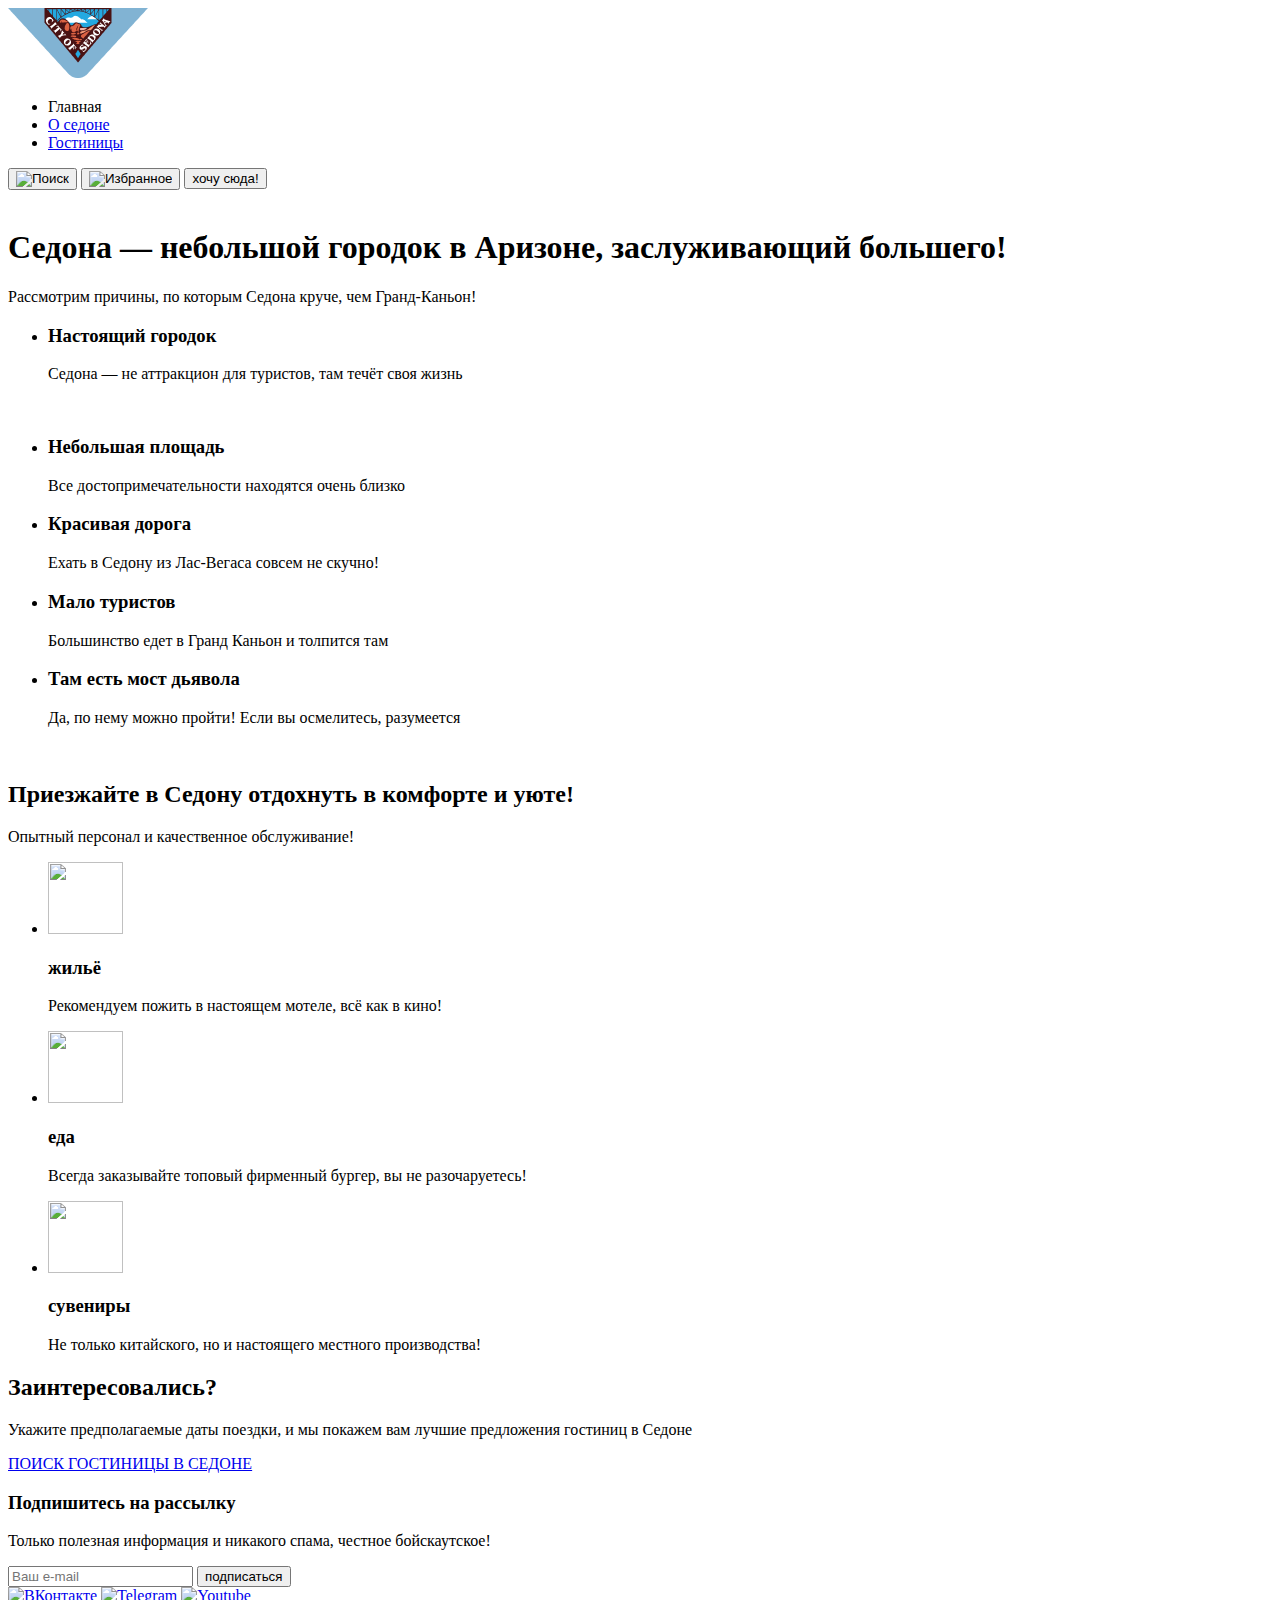
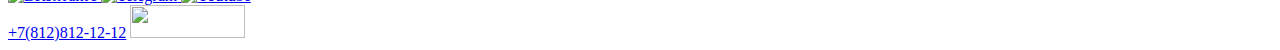
==== index.html @ 43846a69 "Исправление ошибок-2" ====
<!DOCTYPE html>
<html lang="ru">

  <head>
    <meta charset="utf-8">
    <title>HTML Academy: Седона</title>
    <link href="style.css" rel="stylesheet">
  </head>

  <body>
    <header>
      <div class="container">
        <nav>
          <a>
            <img class="logo" src="images/logo.png" alt="" width="140" height="70">
          </a>
          <ul class="navigation-menu">
            <li class="navigation-item">
              <a class="active">Главная</a>
            </li>
            <li class="navigation-item">
              <a href="#">О седоне</a>
            </li>
            <li class="navigation-item">
              <a href="catalog.html">Гостиницы</a>
            </li>
          </ul>
          <div class="navigation-menu-buttons">
            <button class="search-button" type="button">
              <img src="images/search.svg" alt="Поиск" width="20" height="20">
            </button>
            <button class="heart-button" type="button">
              <img src="images/heart.svg" alt="Избранное" width="20" height="20">
            </button>
            <button class="popup-button" type="button">хочу сюда!</button>
          </div>
        </nav>
      </div>
    </header>
    <main>
      <section class="hero">
        <div class="container">
          <div class="hero-image">
            <img src="images/welcome.svg" alt="">
          </div>
          <h1>Седона — небольшой городок в Аризоне, заслуживающий большего!</h1>
          <p>Рассмотрим причины, по которым Седона круче, чем Гранд-Каньон!</p>
        </div>
      </section>
      <section class="about">
        <div class="container">
          <ul class="about-list">
            <li class="about-item">
              <h3 class="about-title">Настоящий городок</h3>
              <p class="about-description">Седона — не аттракцион для туристов, там течёт своя жизнь</p>
              <img src="images/photo-1.jpg" alt="">
            </li>
            <li class="about-item">
              <h3 class="about-title">Небольшая площадь</h3>
              <p class="about-description">Все достопримечательности находятся очень близко</p>
            </li>
            <li class="about-item">
              <h3 class="about-title">Красивая дорога</h3>
              <p class="about-description">Ехать в Седону из Лас-Вегаса совсем не скучно!</p>
            </li>
            <li class="about-item">
              <h3 class="about-title">Мало туристов</h3>
              <p class="about-description">Большинство едет в Гранд Каньон и толпится там</p>
            </li>
            <li class="about-item">
              <h3 class="about-title">Там есть мост дьявола</h3>
              <p class="about-description">Да, по нему можно пройти! Если вы осмелитесь, разумеется</p>
              <img src="images/photo-2.jpg" alt="">
            </li>
          </ul>
        </div>
      </section>
      <section class="features">
        <div class="container">
          <h2>Приезжайте в Седону отдохнуть в комфорте и уюте!</h2>
          <p>Опытный персонал и качественное обслуживание!</p>
          <ul class="features-list">
            <li class="feature-item">
              <img class="feature-logo" src="images/Advantage-icon.svg" width="75" height="72" alt="">
              <h3>жильё</h3>
              <p class="feature-description">Рекомендуем пожить в настоящем мотеле,
                всё как в кино!</p>
            </li>
            <li class="feature-item">
              <img class="feature-logo" src="images/Advantage-icon-2.svg" width="75" height="72" alt="">
              <h3>еда</h3>
              <p class="feature-description">Всегда заказывайте
                топовый фирменный бургер, вы не разочаруетесь!</p>
            </li>
            <li class="feature-item">
              <img class="feature-logo" src="images/Advantage-icon-3.svg" width="75" height="72" alt="">
              <h3>сувениры</h3>
              <p class="feature-description">Не только китайского,
                но и настоящего местного производства!</p>
            </li>
          </ul>
        </div>
      </section>
      <section class="search">
        <div class="container">
          <h2>Заинтересовались?</h2>
          <p>Укажите предполагаемые даты поездки, и мы покажем вам лучшие предложения гостиниц в Седоне</p>
          <a class="search-button" href="#">ПОИСК ГОСТИНИЦЫ В СЕДОНЕ</a>
        </div>
      </section>
      <section class="subscribe">
        <div class="container">
          <h3 class="subscribe-title">Подпишитесь на рассылку</h3>
          <p class="subscribe-text">Только полезная информация и никакого спама, честное бойскаутское!</p>
          <form class="subscribe-form" action="">
            <input type="email" name="subscribe-bar" id="subscribe-bar" placeholder="Ваш e-mail" required>
            <button class="subscribe-button" type="submit">подписаться</button>
          </form>
        </div>
      </section>
    </main>
    <footer>
      <div class="container">
        <div class="footer-wrapper">
          <div class="social">
            <a href="#">
              <img src="images/vk.svg" alt="ВКонтакте" width="24" height="14">
            </a>
            <a href="#">
              <img src="images/telegram.svg" alt="Telegram" width="24" height="14">
            </a>
            <a href="#">
              <img src="images/youtube.svg" alt="Youtube" width="24" height="14">
            </a>
          </div>
          <a class="phone" href="tel:+78128121212">+7(812)812-12-12</a>
          <a href="#">
            <img src="images/academy-logo.svg" alt="" width="115" height="33">
          </a>
        </div>
      </div>
    </footer>
  </body>

</html>
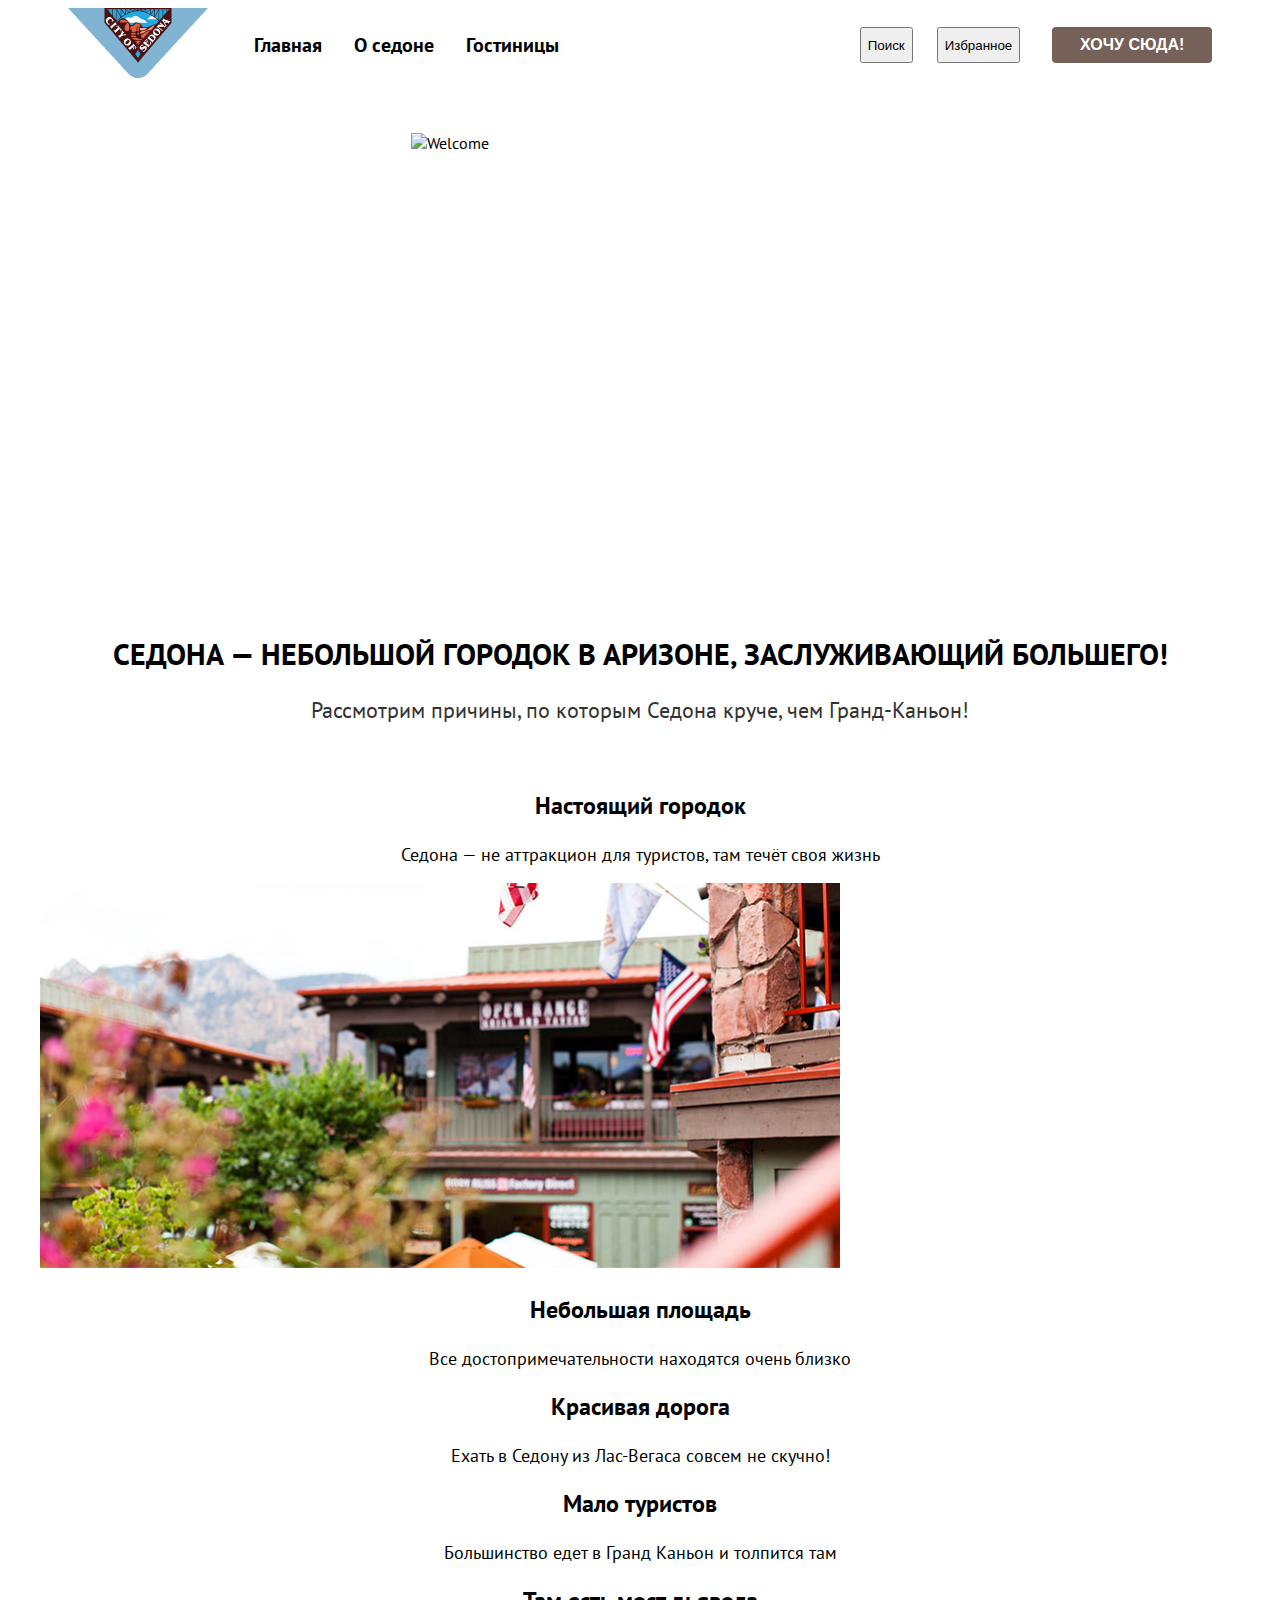
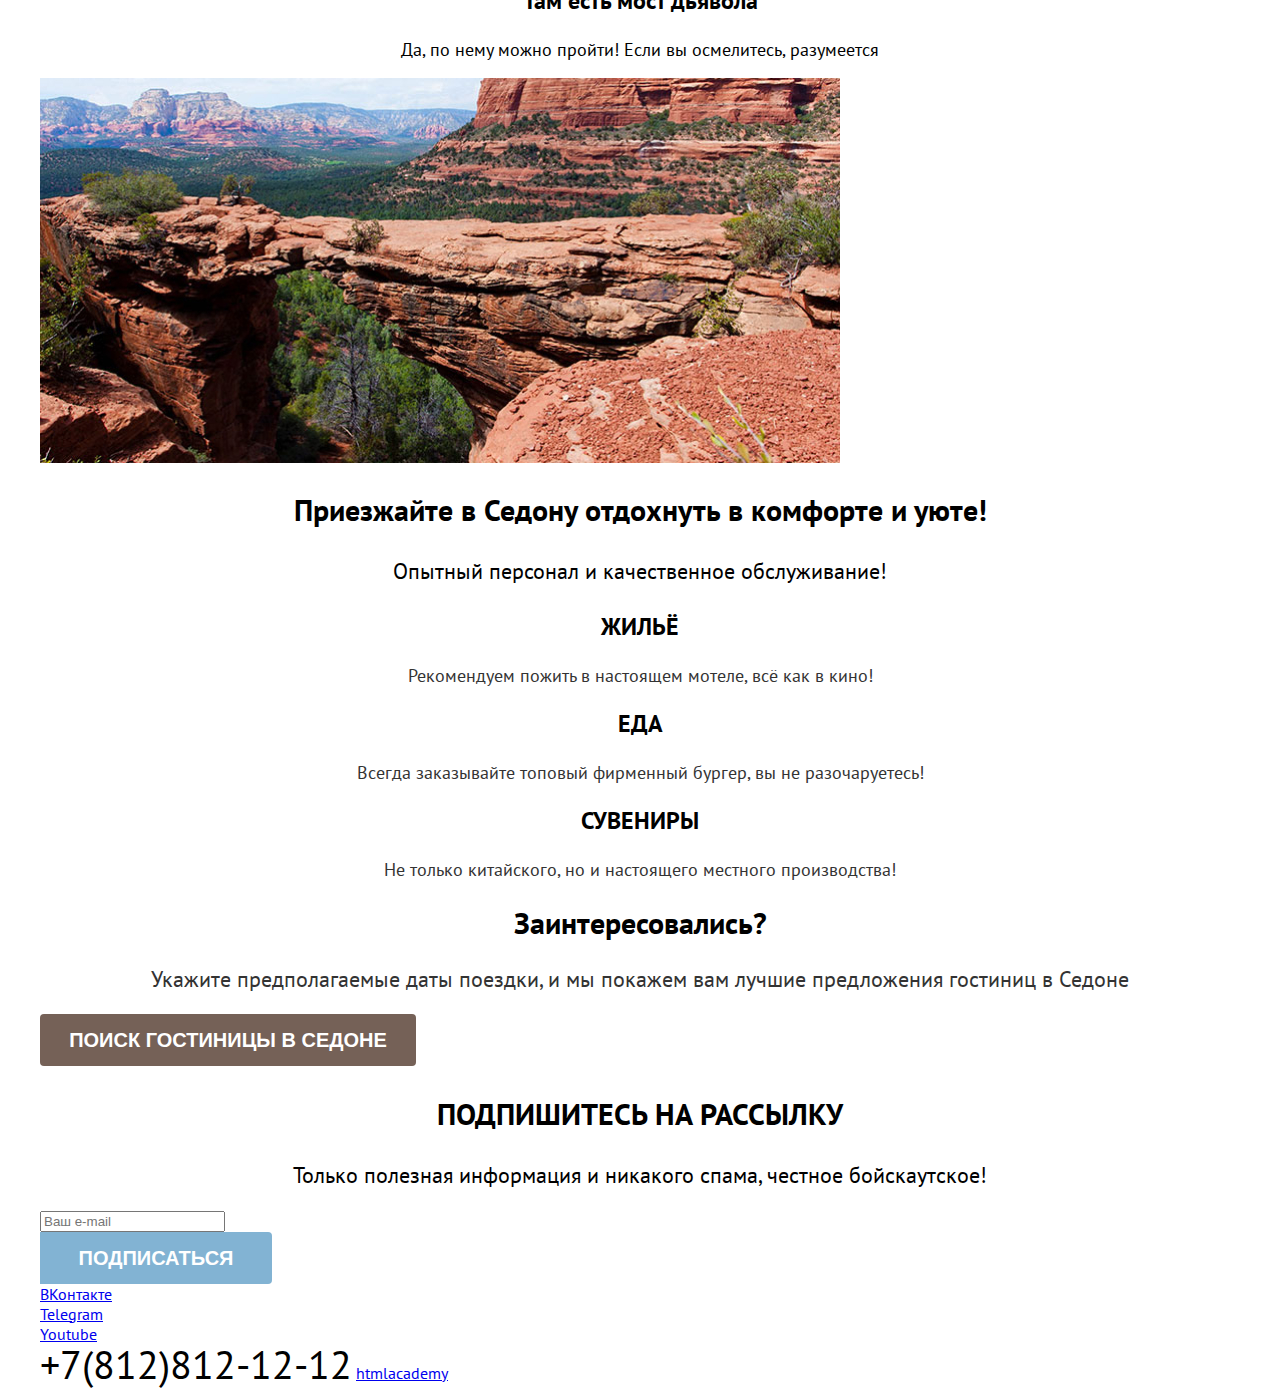
==== commit 7b4ffdbe: "Исправление ошибок 30.09.2023" ====
--- a/index.html
+++ b/index.html
@@ -4,56 +4,52 @@
   <head>
     <meta charset="utf-8">
     <title>HTML Academy: Седона</title>
-    <link href="style.css" rel="stylesheet">
+    <link href="styles/style.css" rel="stylesheet">
   </head>
 
   <body>
-    <header>
-      <div class="container">
-        <nav>
-          <a>
+    <div class="container">
+      <header class="page-header">
+        <nav class="navbar">
+          <a class="logo-link">
             <img class="logo" src="images/logo.png" alt="" width="140" height="70">
           </a>
-          <ul class="navigation-menu">
+          <ul class="navigation-menu clear-list">
             <li class="navigation-item">
-              <a class="active">Главная</a>
+              <a class="navigation-link navigation-link-active">Главная</a>
             </li>
             <li class="navigation-item">
-              <a href="#">О седоне</a>
+              <a class="navigation-link" href="#">О седоне</a>
             </li>
             <li class="navigation-item">
-              <a href="catalog.html">Гостиницы</a>
+              <a class="navigation-link" href="catalog.html">Гостиницы</a>
             </li>
           </ul>
           <div class="navigation-menu-buttons">
-            <button class="search-button" type="button">
-              <img src="images/search.svg" alt="Поиск" width="20" height="20">
+            <button class="loupe-button" type="button">
+              <span class="visually-hidden">Поиск</span>
             </button>
             <button class="heart-button" type="button">
-              <img src="images/heart.svg" alt="Избранное" width="20" height="20">
+              <span class="visually-hidden">Избранное</span>
             </button>
-            <button class="popup-button" type="button">хочу сюда!</button>
+            <button class="popup-button button" type="button">Хочу сюда!</button>
           </div>
         </nav>
-      </div>
-    </header>
-    <main>
-      <section class="hero">
-        <div class="container">
-          <div class="hero-image">
-            <img src="images/welcome.svg" alt="">
+      </header>
+      <main>
+        <section class="hero">
+          <div class="hero-background-image">
+            <img class="welcome-image" src="images/welcome.svg" alt="Welcome" width="458" height="352">
           </div>
-          <h1>Седона — небольшой городок в Аризоне, заслуживающий большего!</h1>
-          <p>Рассмотрим причины, по которым Седона круче, чем Гранд-Каньон!</p>
-        </div>
-      </section>
-      <section class="about">
-        <div class="container">
-          <ul class="about-list">
+          <h1 class="hero-title">Седона — небольшой городок в Аризоне, заслуживающий большего!</h1>
+          <p class="hero-text">Рассмотрим причины, по которым Седона круче, чем Гранд-Каньон!</p>
+        </section>
+        <section class="about">
+          <ul class="about-list clear-list">
             <li class="about-item">
               <h3 class="about-title">Настоящий городок</h3>
               <p class="about-description">Седона — не аттракцион для туристов, там течёт своя жизнь</p>
-              <img src="images/photo-1.jpg" alt="">
+              <img src="images/About-Cafe-Photo.jpg" alt="Open Sange" width="800" height="385">
             </li>
             <li class="about-item">
               <h3 class="about-title">Небольшая площадь</h3>
@@ -70,77 +66,73 @@
             <li class="about-item">
               <h3 class="about-title">Там есть мост дьявола</h3>
               <p class="about-description">Да, по нему можно пройти! Если вы осмелитесь, разумеется</p>
-              <img src="images/photo-2.jpg" alt="">
+              <img src="images/devils-bridge.jpg" alt="Мост дъявола" width="800" height="385">
             </li>
           </ul>
-        </div>
-      </section>
-      <section class="features">
-        <div class="container">
-          <h2>Приезжайте в Седону отдохнуть в комфорте и уюте!</h2>
-          <p>Опытный персонал и качественное обслуживание!</p>
-          <ul class="features-list">
+        </section>
+        <section class="features">
+          <h2 class="features-title">Приезжайте в Седону отдохнуть в комфорте и уюте!</h2>
+          <p class="feature-text">Опытный персонал и качественное обслуживание!</p>
+          <ul class="features-list clear-list">
             <li class="feature-item">
-              <img class="feature-logo" src="images/Advantage-icon.svg" width="75" height="72" alt="">
-              <h3>жильё</h3>
-              <p class="feature-description">Рекомендуем пожить -в настоящем мотеле,
+              <h3 class="feature-name">Жильё</h3>
+              <p class="feature-description">Рекомендуем пожить в настоящем мотеле,
                 всё как в кино!</p>
             </li>
             <li class="feature-item">
-              <img class="feature-logo" src="images/Advantage-icon-2.svg" width="75" height="72" alt="">
-              <h3>еда</h3>
+              <h3 class="feature-name">Еда</h3>
               <p class="feature-description">Всегда заказывайте
                 топовый фирменный бургер, вы не разочаруетесь!</p>
             </li>
             <li class="feature-item">
-              <img class="feature-logo" src="images/Advantage-icon-3.svg" width="75" height="72" alt="">
-              <h3>сувениры</h3>
+              <h3 class="feature-name">Сувениры</h3>
               <p class="feature-description">Не только китайского,
                 но и настоящего местного производства!</p>
             </li>
           </ul>
-        </div>
-      </section>
-      <section class="search">
-        <div class="container">
-          <h2>Заинтересовались?</h2>
-          <p>Укажите предполагаемые даты поездки, и мы покажем вам лучшие предложения гостиниц в Седоне</p>
-          <a class="search-button" href="#">ПОИСК ГОСТИНИЦЫ В СЕДОНЕ</a>
-        </div>
-      </section>
-      <section class="subscribe">
-        <div class="container">
+        </section>
+        <section class="search">
+          <h2 class="search-title">Заинтересовались?</h2>
+          <p class="search-text">Укажите предполагаемые даты поездки, и мы покажем вам лучшие предложения гостиниц в
+            Седоне</p>
+          <button type="button" class="search-button button button-big">Поиск гостиницы в Седоне</button>
+        </section>
+        <section class="subscribe">
           <h3 class="subscribe-title">Подпишитесь на рассылку</h3>
           <p class="subscribe-text">Только полезная информация и никакого спама, честное бойскаутское!</p>
-          <form class="subscribe-form" action="">
-            <input type="email" name="subscribe-bar" id="subscribe-bar" placeholder="Ваш e-mail" required>
-            <button class="subscribe-button" type="submit">подписаться</button>
+          <form class="subscribe-form" action="https://echo.htmlacademy.ru/">
+            <input class="subscribe-email-input" type="email" name="subscribe-bar" id="subscribe-bar"
+              placeholder="Ваш e-mail" required>
+            <button class="subscribe-button button button-big button-blue" type="submit">Подписаться</button>
           </form>
-        </div>
-      </section>
-    </main>
-    <footer>
-      <div class="container">
+        </section>
+      </main>
+      <footer class="page-footer">
         <div class="footer-wrapper">
-          <div class="social">
-            <a href="#">
-              <img src="images/vk.svg" alt="ВКонтакте" width="24" height="14">
-            </a>
-            <a href="#">
-              <img src="images/telegram.svg" alt="Telegram" width="24" height="14">
-            </a>
-            <a href="#">
-              <img src="images/youtube.svg" alt="Youtube" width="24" height="14">
-            </a>
-          </div>
-          <a class="phone" href="tel:+78128121212">+7(812)812-12-12</a>
-          <a href="#">
-            <img src="images/academy-logo.svg" alt="" width="115" height="33">
+          <ul class="social clear-list">
+            <li class="social-item">
+              <a href="#">
+                <span class="visually-hidden">ВКонтакте</span>
+              </a>
+            </li>
+            <li class="social-item">
+              <a href="#">
+                <span class="visually-hidden">Telegram</span>
+              </a>
+            </li>
+            <li class="social-item">
+              <a href="#">
+                <span class="visually-hidden">Youtube</span>
+              </a>
+            </li>
+          </ul>
+          <a class="footer-phone" href="tel:+78128121212">+7(812)812-12-12</a>
+          <a href="https://htmlacademy.ru/">
+            <span class="visually-hidden">htmlacademy</span>
           </a>
         </div>
-      </div>
-    </footer>
+      </footer>
+    </div>
   </body>
 
 </html>
--- a/styles/style.css
+++ b/styles/style.css
@@ -0,0 +1,271 @@
+@font-face {
+    font-family: 'PT Sans';
+    src: url('../fonts/ptsans-400.woff2');
+    font-weight: 400;
+    font-style: normal;
+    font-display: swap;
+}
+
+@font-face {
+    font-family: 'PT Sans';
+    src: url('../fonts/ptsans-700.woff2');
+    font-weight: 700;
+    font-style: normal;
+    font-display: swap;
+}
+
+.clear-list {
+    margin: 0;
+    padding: 0;
+    list-style-type: none;
+}
+
+.button {
+    font-size: 16px;
+    line-height: 20px;
+    font-weight: 700;
+    text-transform: uppercase;
+    color: #fff;
+    width: 140px;
+    padding: 8px 0 8px 0;
+    background-color: #756157;
+    border: none;
+    border-radius: 4px;
+    text-decoration: none;
+    display: block;
+    text-align: center;
+}
+
+.button-big {
+    font-size: 20px;
+    line-height: 36px;
+}
+
+.button-blue {
+    background-color: #82B3D3;
+}
+
+
+body {
+    font-family: 'PT Sans', 'Arial', sans-serif;
+}
+
+.container {
+    max-width: 1200px;
+    margin: 0 auto;
+}
+
+.navbar {
+    display: flex;
+    align-items: center;
+    justify-content: center;
+}
+
+.logo {
+    margin-right: 30px;
+}
+
+.navigation-menu {
+    display: flex;
+    align-items: center;
+    margin-right: 285px;
+}
+
+.navigation-item {
+    padding: 20px 16px;
+}
+
+.navigation-link {
+    font-size: 20px;
+    line-height: 24px;
+    font-weight: 700;
+    color: #000;
+    text-decoration: none;
+}
+
+.navigation-menu-buttons {
+    display: flex;
+}
+
+.loupe-button, .heart-button {
+    cursor: pointer;
+}
+
+.loupe-button {
+    margin-right: 24px;
+}
+
+.heart-button {
+    margin-right: 32px;
+}
+
+.popup-button {
+    width: 160px;
+}
+
+.hero-background-image {
+    background-image: url(../images/index-background.jpg);
+    background-repeat: no-repeat;
+    background-position: center;
+    background-size: 100% 100%;
+    min-height: 485px;
+    margin-bottom: 69px;
+}
+
+.welcome-image {
+    display: block;
+    margin: 0 auto;
+    padding-top: 51px;
+}
+
+.hero-title {
+    font-size: 30px;
+    line-height: 36px;
+    text-transform: uppercase;
+    text-align: center;
+    color: #000;
+    margin-bottom: 25px;
+}
+
+.hero-text {
+    font-size: 22px;
+    line-height: 26px;
+    color: #333;
+    text-align: center;
+    margin-bottom: 69px;
+}
+
+.about-title {
+    font-size: 24px;
+    line-height: 28px;
+    font-weight: 700;
+    text-align: center;
+}
+
+.about-description {
+    font-size: 18px;
+    line-height: 21px;
+    text-align: center;
+}
+
+.features-title {
+    font-size: 30px;
+    line-height: 36px;
+    text-align: center;
+}
+
+.feature-text {
+    font-size: 22px;
+    line-height: 36px;
+    text-align: center;
+}
+
+.feature-name {
+    font-size: 24px;
+    line-height: 28px;
+    text-align: center;
+    text-transform: uppercase;
+}
+
+.feature-description {
+    font-size: 18px;
+    line-height: 21px;
+    text-align: center;
+    color: #333;
+}
+
+.search-title {
+    font-size: 30px;
+    line-height: 36px;
+    text-align: center;
+}
+
+.search-text {
+    font-size: 22px;
+    line-height: 26px;
+    text-align: center;
+    color: #333;
+}
+
+.search-button {
+    width: 376px;
+}
+
+.subscribe-title {
+    font-size: 30px;
+    line-height: 36px;
+    text-align: center;
+    text-transform: uppercase;
+}
+
+.subscribe-text {
+    font-size: 22px;
+    line-height: 26px;
+    text-align: center;
+}
+
+.subscribe-button {
+    width: 232px;
+    border-top-left-radius: 0;
+    border-bottom-left-radius: 0;
+}
+
+.footer-phone {
+    font-size: 40px;
+    line-height: 40px;
+    text-align: center;
+    color: #000;
+    text-decoration: none;
+}
+
+.catalog-search-title {
+    font-size: 60px;
+    line-height: 78px;
+}
+
+.breadcrumbs-name {
+    font-size: 16px;
+    line-height: 21px;
+}
+
+.search-form-title {
+    font-size: 20px;
+    line-height: 24px;
+}
+
+.checkbox-label {
+    font-size: 18px;
+    line-height: 23px;
+}
+
+.checklist-price-title {
+    font-size: 20px;
+    line-height: 24px;
+}
+
+.catalog-menu-title {
+    font-size: 30px;
+    line-height: 36px;
+    text-transform: uppercase;
+}
+
+.price-filter-select {
+    font-size: 18px;
+    line-height: 21px;
+}
+
+.card-name {
+    font-size: 24px;
+    line-height: 28px;
+}
+
+.card-type, .card-min-price {
+    font-size: 18px;
+    line-height: 21px;
+    color: #333;
+}
+
+.rating {
+    background-color: #f2f2f2;
+    color: #333;
+}
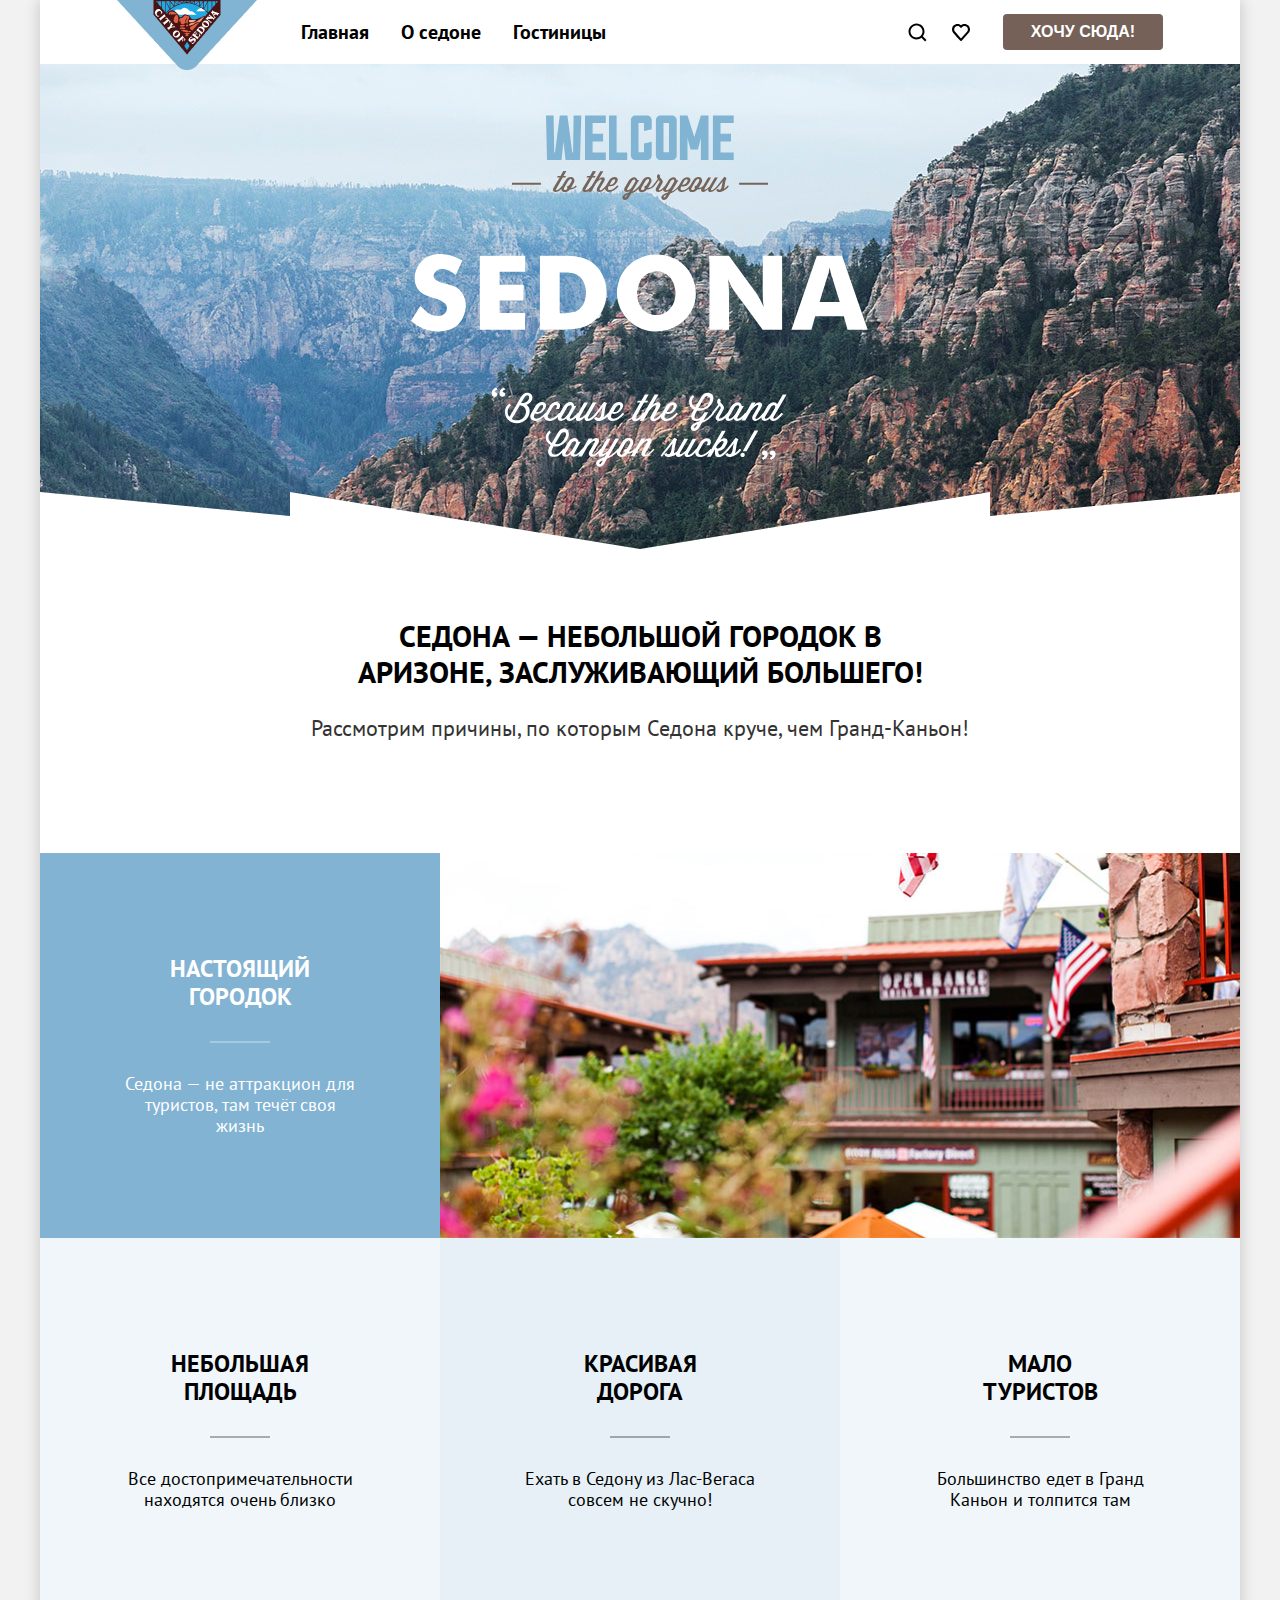
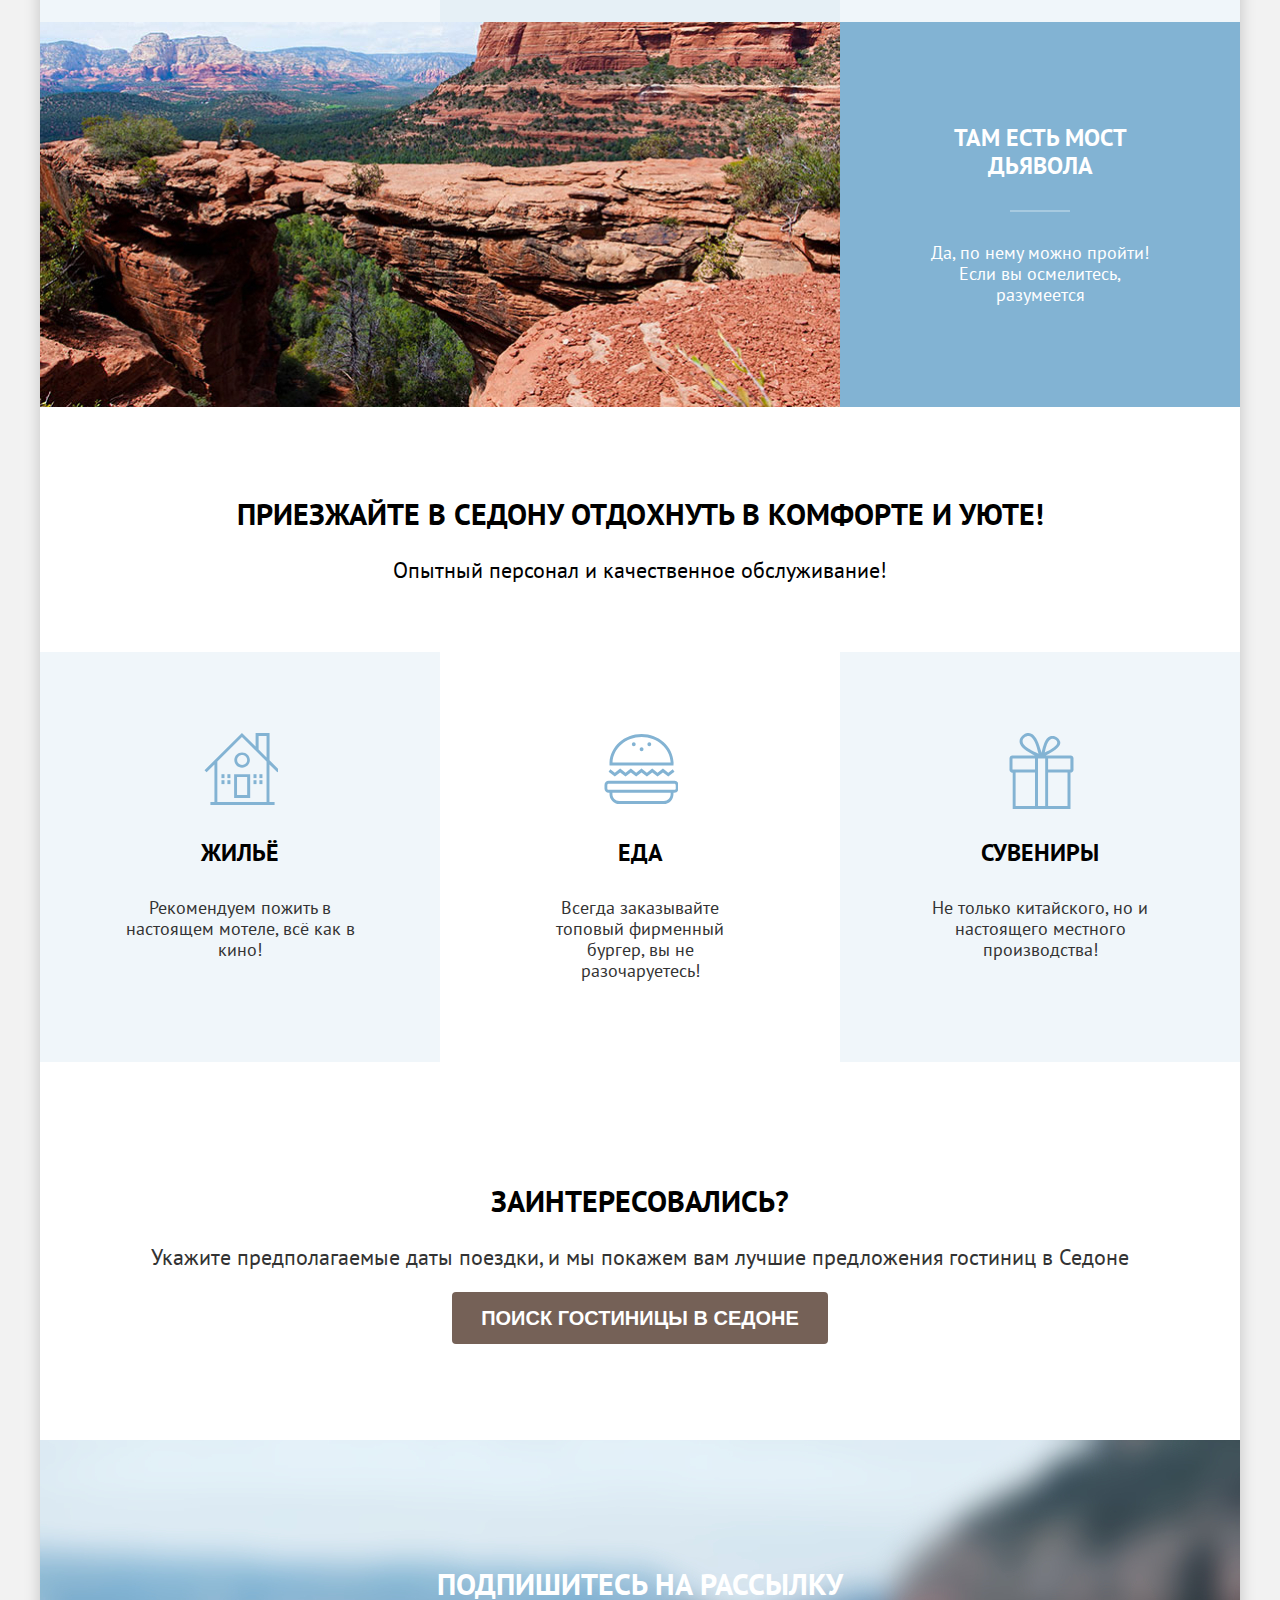
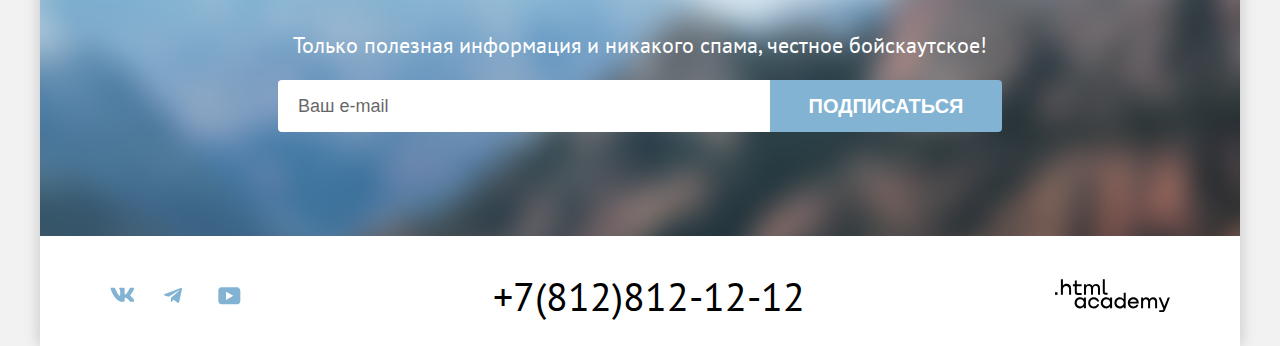
==== commit 139091ec: "Сетки" ====
--- a/index.html
+++ b/index.html
@@ -26,65 +26,82 @@
             </li>
           </ul>
           <div class="navigation-menu-buttons">
-            <button class="loupe-button" type="button">
+            <button class="loupe-button loupe-icon navigation-icon" type="button">
               <span class="visually-hidden">Поиск</span>
             </button>
-            <button class="heart-button" type="button">
+            <button class="heart-button heart-icon navigation-icon" type="button">
               <span class="visually-hidden">Избранное</span>
             </button>
             <button class="popup-button button" type="button">Хочу сюда!</button>
           </div>
         </nav>
       </header>
-      <main>
+      <main class="page-main">
         <section class="hero">
           <div class="hero-background-image">
             <img class="welcome-image" src="images/welcome.svg" alt="Welcome" width="458" height="352">
           </div>
-          <h1 class="hero-title">Седона — небольшой городок в Аризоне, заслуживающий большего!</h1>
-          <p class="hero-text">Рассмотрим причины, по которым Седона круче, чем Гранд-Каньон!</p>
+          <div class="hero-text">
+            <h1 class="hero-title">Седона — небольшой городок в Аризоне, заслуживающий большего!</h1>
+            <p class="hero-p">Рассмотрим причины, по которым Седона круче, чем Гранд-Каньон!</p>
+          </div>
         </section>
         <section class="about">
           <ul class="about-list clear-list">
             <li class="about-item">
-              <h3 class="about-title">Настоящий городок</h3>
-              <p class="about-description">Седона — не аттракцион для туристов, там течёт своя жизнь</p>
+              <div class="about-text about-text-blue">
+                <h3 class="about-title">Настоящий городок</h3>
+                <p class="about-description">Седона — не аттракцион для туристов, там течёт своя жизнь</p>
+              </div>
               <img src="images/About-Cafe-Photo.jpg" alt="Open Sange" width="800" height="385">
             </li>
             <li class="about-item">
-              <h3 class="about-title">Небольшая площадь</h3>
-              <p class="about-description">Все достопримечательности находятся очень близко</p>
+              <div class="about-text">
+                <h3 class="about-title">Небольшая площадь</h3>
+                <p class="about-description">Все достопримечательности находятся очень близко</p>
+              </div>
             </li>
             <li class="about-item">
-              <h3 class="about-title">Красивая дорога</h3>
-              <p class="about-description">Ехать в Седону из Лас-Вегаса совсем не скучно!</p>
+              <div class="about-text about-text-middle">
+                <h3 class="about-title">Красивая дорога</h3>
+                <p class="about-description">Ехать в Седону из Лас-Вегаса совсем не скучно!</p>
+              </div>
             </li>
             <li class="about-item">
-              <h3 class="about-title">Мало туристов</h3>
-              <p class="about-description">Большинство едет в Гранд Каньон и толпится там</p>
+              <div class="about-text">
+                <h3 class="about-title">Мало туристов</h3>
+                <p class="about-description">Большинство едет в Гранд Каньон и толпится там</p>
+              </div>
             </li>
             <li class="about-item">
-              <h3 class="about-title">Там есть мост дьявола</h3>
-              <p class="about-description">Да, по нему можно пройти! Если вы осмелитесь, разумеется</p>
+              <div class="about-text about-text-blue about-text-reverse">
+                <h3 class="about-title">Там есть мост дьявола</h3>
+                <p class="about-description">Да, по нему можно пройти! Если вы осмелитесь, разумеется</p>
+              </div>
               <img src="images/devils-bridge.jpg" alt="Мост дъявола" width="800" height="385">
             </li>
           </ul>
         </section>
         <section class="features">
-          <h2 class="features-title">Приезжайте в Седону отдохнуть в комфорте и уюте!</h2>
-          <p class="feature-text">Опытный персонал и качественное обслуживание!</p>
+          <div class="feature-text">
+            <h2 class="features-title">Приезжайте в Седону отдохнуть в комфорте и уюте!</h2>
+            <p class="feature-p">Опытный персонал и качественное обслуживание!</p>
+          </div>
           <ul class="features-list clear-list">
             <li class="feature-item">
+              <span class="house-icon feature-icon"></span>
               <h3 class="feature-name">Жильё</h3>
               <p class="feature-description">Рекомендуем пожить в настоящем мотеле,
                 всё как в кино!</p>
             </li>
-            <li class="feature-item">
+            <li class="feature-item feature-item-middle">
+              <span class="burger-icon feature-icon"></span>
               <h3 class="feature-name">Еда</h3>
               <p class="feature-description">Всегда заказывайте
                 топовый фирменный бургер, вы не разочаруетесь!</p>
             </li>
             <li class="feature-item">
+              <span class="gift-icon feature-icon"></span>
               <h3 class="feature-name">Сувениры</h3>
               <p class="feature-description">Не только китайского,
                 но и настоящего местного производства!</p>
@@ -111,23 +128,23 @@
         <div class="footer-wrapper">
           <ul class="social clear-list">
             <li class="social-item">
-              <a href="#">
+              <a class="social-link social-icon vk-icon" href="#">
                 <span class="visually-hidden">ВКонтакте</span>
               </a>
             </li>
             <li class="social-item">
-              <a href="#">
+              <a class="social-link social-icon tg-icon" href="#">
                 <span class="visually-hidden">Telegram</span>
               </a>
             </li>
             <li class="social-item">
-              <a href="#">
+              <a class="social-link social-icon youtube-icon" href="#">
                 <span class="visually-hidden">Youtube</span>
               </a>
             </li>
           </ul>
           <a class="footer-phone" href="tel:+78128121212">+7(812)812-12-12</a>
-          <a href="https://htmlacademy.ru/">
+          <a class="social-link htmlacademy-icon" href="https://htmlacademy.ru/">
             <span class="visually-hidden">htmlacademy</span>
           </a>
         </div>
--- a/styles/style.css
+++ b/styles/style.css
@@ -12,6 +12,24 @@
     font-weight: 700;
     font-style: normal;
     font-display: swap;
+}
+
+html,
+body {
+    height: 100%;
+}
+
+.visually-hidden {
+    position: absolute;
+    width: 1px;
+    height: 1px;
+    margin: -1px;
+    border: 0;
+    padding: 0;
+    white-space: nowrap;
+    clip-path: inset(100%);
+    clip: rect(0 0 0 0);
+    overflow: hidden;
 }
 
 .clear-list {
@@ -48,11 +66,19 @@
 
 body {
     font-family: 'PT Sans', 'Arial', sans-serif;
+    margin: 0;
+    background-color: #f2f2f2;
 }
 
 .container {
     max-width: 1200px;
     margin: 0 auto;
+    background-color: #fff;
+    box-shadow: 0 0 15px 0 #00000033;
+
+    min-height: 100%;
+    display: flex;
+    flex-direction: column;
 }
 
 .navbar {
@@ -61,18 +87,17 @@
     justify-content: center;
 }
 
-.logo {
-    margin-right: 30px;
+.logo-link {
+    width: 140px;
+    height: 64px;
+    margin-right: 28px;
+    z-index: 1;
 }
 
 .navigation-menu {
     display: flex;
     align-items: center;
     margin-right: 285px;
-}
-
-.navigation-item {
-    padding: 20px 16px;
 }
 
 .navigation-link {
@@ -81,41 +106,88 @@
     font-weight: 700;
     color: #000;
     text-decoration: none;
+
+    display: block;
+    padding: 20px 16px;
 }
 
 .navigation-menu-buttons {
     display: flex;
-}
-
-.loupe-button, .heart-button {
+    align-items: center;
+}
+
+.loupe-button,
+.heart-button {
     cursor: pointer;
+    padding: 0;
 }
 
 .loupe-button {
     margin-right: 24px;
+    background-color: #fff;
+    border: none;
+}
+
+.navigation-icon {
+    display: block;
+    background-repeat: no-repeat;
+    width: 20px;
+    height: 20px;
+}
+
+.loupe-icon {
+    background-image: url('../images/search.svg');
 }
 
 .heart-button {
     margin-right: 32px;
+    background-color: #fff;
+    border: none;
+}
+
+.heart-icon {
+    background-image: url('../images/heart.svg');
 }
 
 .popup-button {
     width: 160px;
 }
 
+.page-main {
+    flex: 1 1 auto;
+}
+
+.hero {
+    margin-bottom: 21px;
+}
+
 .hero-background-image {
-    background-image: url(../images/index-background.jpg);
+    background-image: url('../images/index-background.jpg');
     background-repeat: no-repeat;
     background-position: center;
     background-size: 100% 100%;
-    min-height: 485px;
-    margin-bottom: 69px;
+    padding-bottom: 82px;
+    padding-top: 51px;
+    position: relative;
+}
+
+.hero-background-image::after {
+    content: '';
+    background-image: url('../images/divider.png');
+    width: 100%;
+    height: 57px;
+    display: block;
+    position: absolute;
+    bottom: 0;
 }
 
 .welcome-image {
     display: block;
     margin: 0 auto;
-    padding-top: 51px;
+}
+
+.hero-text {
+    padding: 69px 0;
 }
 
 .hero-title {
@@ -124,15 +196,44 @@
     text-transform: uppercase;
     text-align: center;
     color: #000;
-    margin-bottom: 25px;
-}
-
-.hero-text {
+    width: 620px;
+    margin: 0 auto 25px auto;
+}
+
+.hero-p {
     font-size: 22px;
     line-height: 26px;
     color: #333;
     text-align: center;
-    margin-bottom: 69px;
+}
+
+.about-list {
+    display: flex;
+    flex-wrap: wrap;
+}
+
+.about-item {
+    display: flex;
+}
+
+.about-text {
+    padding: 112px 85px;
+    width: 230px;
+    background-color: #83b3d31f;
+}
+
+.about-text-blue {
+    padding: 102px 85px;
+    background-color: #82b3d3;
+    color: #fff;
+}
+
+.about-text-reverse {
+    order: 1;
+}
+
+.about-text-middle {
+    background-color: #83B3D333;
 }
 
 .about-title {
@@ -140,24 +241,81 @@
     line-height: 28px;
     font-weight: 700;
     text-align: center;
+    text-transform: uppercase;
+    width: 175px;
+    margin: 0 auto;
+}
+
+.about-title::after {
+    content: '';
+    display: block;
+    width: 60px;
+    height: 2px;
+    background-color: rgba(0, 0, 0, 0.3);
+    margin: 30px auto;
+}
+
+.about-text-blue .about-title::after {
+    background-color: rgba(255, 255, 255, 0.3);
 }
 
 .about-description {
     font-size: 18px;
     line-height: 21px;
     text-align: center;
+    margin-bottom: 0;
+}
+
+.feature-text {
+    padding: 64px 0;
 }
 
 .features-title {
     font-size: 30px;
     line-height: 36px;
     text-align: center;
-}
-
-.feature-text {
+    text-transform: uppercase;
+    margin-bottom: 20px;
+}
+
+.feature-p {
     font-size: 22px;
     line-height: 36px;
     text-align: center;
+    margin: 0;
+}
+
+.features-list {
+    display: flex;
+}
+
+.feature-icon {
+    display: block;
+    margin: 0 auto;
+    width: 75px;
+    height: 76px;
+    background-repeat: no-repeat;
+}
+
+.house-icon {
+    background-image: url('../images/house-icon.svg');
+}
+
+.burger-icon {
+    background-image: url('../images/burger-icon.svg');
+}
+
+.gift-icon {
+    background-image: url('../images/gift-icon.svg')
+}
+
+.feature-item {
+    padding: 81px 0;
+    background-color: #83B3D31F;
+    width: 400px;
+    display: flex;
+    flex-direction: column;
+    gap: 30px;
 }
 
 .feature-name {
@@ -165,6 +323,12 @@
     line-height: 28px;
     text-align: center;
     text-transform: uppercase;
+    width: 230px;
+    margin: 0 auto;
+}
+
+.feature-item-middle {
+    background-color: #fff;
 }
 
 .feature-description {
@@ -172,12 +336,19 @@
     line-height: 21px;
     text-align: center;
     color: #333;
+    width: 230px;
+    margin: 0 auto;
+}
+
+.search {
+    padding: 96px 0;
 }
 
 .search-title {
     font-size: 30px;
     line-height: 36px;
     text-align: center;
+    text-transform: uppercase;
 }
 
 .search-text {
@@ -189,6 +360,13 @@
 
 .search-button {
     width: 376px;
+    margin: 0 auto;
+}
+
+.subscribe {
+    background-image: url('../images/background-blured.jpg');
+    background-repeat: no-repeat;
+    padding: 96px 0 104px 0;
 }
 
 .subscribe-title {
@@ -196,12 +374,39 @@
     line-height: 36px;
     text-align: center;
     text-transform: uppercase;
+    color: #fff;
 }
 
 .subscribe-text {
     font-size: 22px;
     line-height: 26px;
     text-align: center;
+    color: #fff;
+}
+
+.subscribe-form {
+    display: flex;
+    justify-content: center;
+}
+
+.subscribe-email-input {
+    border-radius: 4px 0 0 4px;
+    border: none;
+    width: 452px;
+    padding: 0 20px;
+    font-size: 18px;
+    line-height: 24px;
+}
+
+.subscribe-email-input::placeholder {
+    font-size: 18px;
+    line-height: 24px;
+    color: #000;
+    opacity: 60%;
+}
+
+.subscribe-email-input:focus {
+    outline: 0;
 }
 
 .subscribe-button {
@@ -210,6 +415,41 @@
     border-bottom-left-radius: 0;
 }
 
+.footer-wrapper {
+    display: flex;
+    padding: 40px 70px 30px 70px;
+    align-items: center;
+    justify-content: space-between;
+}
+
+.social {
+    display: flex;
+    gap: 30px;
+}
+
+.social-link {
+    text-decoration: none;
+}
+
+.social-icon {
+    background-repeat: no-repeat;
+    width: 24px;
+    height: 18px;
+    display: block;
+}
+
+.vk-icon {
+    background-image: url('../images/vk.svg');
+}
+
+.tg-icon {
+    background-image: url('../images/telegram.svg');
+}
+
+.youtube-icon {
+    background-image: url('../images/youtube.svg');
+}
+
 .footer-phone {
     font-size: 40px;
     line-height: 40px;
@@ -218,53 +458,347 @@
     text-decoration: none;
 }
 
+.htmlacademy-icon {
+    background-image: url('../images/academy-logo.svg');
+    background-repeat: no-repeat;
+    display: block;
+    width: 115px;
+    height: 33px;
+}
+
+.catalog-search {
+    background-image: url('../images/background-blured.jpg');
+    background-repeat: no-repeat;
+}
+
+.catalog-search-wrapper {
+    padding: 35px 70px 70px 70px;
+}
+
 .catalog-search-title {
     font-size: 60px;
     line-height: 78px;
+    margin: 0 0 8px 0;
+    color: #fff;
+}
+
+.breadcrumbs {
+    display: flex;
+    align-items: center;
+    margin-bottom: 40px;
+}
+
+.breadcrumbs-home-icon {
+    background-image: url('../images/home.svg');
+    background-repeat: no-repeat;
+    display: block;
+    width: 13px;
+    height: 13px;
+}
+
+.breadcrumbs-arrow-icon {
+    background-image: url('../images/arrow.svg');
+    background-repeat: no-repeat;
+    display: block;
+    width: 8px;
+    height: 11px;
+    margin: 0 15px;
 }
 
 .breadcrumbs-name {
     font-size: 16px;
     line-height: 21px;
+    color: #fff;
+}
+
+.search-form {
+    display: flex;
+}
+
+.search-checklist-wrapper {
+    margin-right: 140px;
+}
+
+.search-checklist-wrapper:first-child {
+    margin-right: 30px;
 }
 
 .search-form-title {
     font-size: 20px;
     line-height: 24px;
+    color: #fff;
+    margin-bottom: 32px;
+    margin-top: 0;
+}
+
+.search-checklist-item {
+    margin-bottom: 16px;
+}
+
+.search-checklist-item:last-child {
+    margin-bottom: 0;
 }
 
 .checkbox-label {
     font-size: 18px;
     line-height: 23px;
-}
-
-.checklist-price-title {
-    font-size: 20px;
+    color: #fff;
+    display: block;
+}
+
+.checklist-price {
+    display: flex;
+    flex-direction: column;
+    margin-right: 70px;
+}
+
+.price-text-wrapper {
+    display: flex;
+    margin-bottom: 36px;
+}
+
+.price-input {
+    background: #fff;
+    border: none;
+    display: block;
+    width: 103px;
+    padding: 12px 20px;
+    margin-right: 2px;
+
+    font-size: 18px;
     line-height: 24px;
+    font-weight: 700;
+}
+
+.price-input:focus {
+    outline: 0;
+}
+
+.price-input::placeholder {
+    text-align: right;
+    font-size: 18px;
+    line-height: 24px;
+    font-weight: 400;
+}
+
+.price-input-min {
+    border-top-left-radius: 4px;
+    border-bottom-left-radius: 4px;
+}
+
+.price-input-max {
+    border-top-right-radius: 4px;
+    border-bottom-right-radius: 4px;
+}
+
+.price-range-wrapper {
+    position: relative;
+}
+
+.price-range {
+    -webkit-appearance: none;
+    appearance: none;
+    background: transparent;
+    position: absolute;
+    width: 290px;
+    pointer-events: none;
+}
+
+.price-range::-webkit-slider-thumb {
+    pointer-events: all;
+    width: 20px;
+    height: 20px;
+    background-color: #fff;
+}
+
+.price-range::-webkit-slider-runnable-track {
+    background: #fff;
+    height: 5px;
+}
+
+.price-range::-moz-range-track {
+    background: #fff;
+    height: 5px;
+}
+
+.price-range::-webkit-slider-thumb {
+    -webkit-appearance: none;
+    appearance: none;
+    width: 20px;
+    height: 20px;
+    background-color: #fff;
+    border-radius: 4px;
+    margin-top: -8px;
+}
+
+.price-range::-moz-range-thumb {
+    width: 20px;
+    height: 20px;
+    background-color: #fff;
+    border-radius: 4px;
+    margin-bottom: -8px;
+}
+
+.checklist-filter-buttons {
+    display: flex;
+    flex-direction: column;
+    gap: 32px;
+    justify-content: flex-end;
+}
+
+.checklist-reset-button {
+    border: none;
+    background-color: inherit;
+    font-size: 16px;
+    line-height: 20px;
+    font-weight: 700;
+    color: #fff;
+    text-transform: uppercase;
+}
+
+.catalog-wrapper {
+    padding: 50px 70px 60px 70px;
+}
+
+.catalog-menu {
+    display: flex;
+    align-items: center;
+    margin-bottom: 40px;
 }
 
 .catalog-menu-title {
     font-size: 30px;
     line-height: 36px;
     text-transform: uppercase;
+    margin: 0;
+    margin-right: 200px;
 }
 
 .price-filter-select {
+    appearance: none;
     font-size: 18px;
     line-height: 21px;
+    width: 292px;
+    border-radius: 4px;
+    border: 2px solid #e5e5e5;
+    padding: 12px 18px;
+    background-image: url('../images/dropdown-arrow.svg');
+    background-repeat: no-repeat;
+    background-position-x: 252px;
+    background-position-y: center;
+    margin-right: 70px;
+}
+
+.view-selection {
+    display: flex;
+    gap: 8px;
+}
+
+.view-icon {
+    background-repeat: no-repeat;
+    background-position: center;
+    display: block;
+    width: 16px;
+    height: 14px;
+    border: 2px solid #e5e5e5;
+    border-radius: 4px;
+    padding: 15px 14px;
+}
+
+.view-icon-active {
+    border-color: #000;
+}
+
+.tile-icon {
+    background-image: url('../images/view-tile.svg');
+}
+
+.gallery-icon {
+    background-image: url('../images/view-gallery.svg');
+}
+
+.list-icon {
+    background-image: url('../images/view-list.svg');
+}
+
+.cards-list {
+    display: flex;
+    flex-wrap: wrap;
+    gap: 20px;
+}
+
+.card {
+    border: 1px solid #e6e6e6;
+    border-radius: 4px;
+    padding: 19px;
+
+    display: flex;
+    flex-direction: column;
+    gap: 16px;
 }
 
 .card-name {
     font-size: 24px;
     line-height: 28px;
-}
-
-.card-type, .card-min-price {
+    margin: 0;
+}
+
+.card-type-price-wrapper {
+    display: flex;
+    justify-content: space-between;
+}
+
+.card-type,
+.card-min-price {
     font-size: 18px;
     line-height: 21px;
     color: #333;
 }
 
+.card-button-wrapper {
+    display: flex;
+    justify-content: space-between;
+}
+
+.rating-wrapper {
+    display: flex;
+    justify-content: space-between;
+}
+
+.stars {
+    width: 140px;
+}
+
+.stars-1 {
+    background-image: url('../images/star.svg');
+    background-repeat: no-repeat;
+    background-position: left;
+}
+
+.stars-2 {
+    background-image: url('../images/star.svg'), url('../images/star.svg');
+    background-repeat: no-repeat, no-repeat;
+    background-position: left, 24px center;
+}
+
+.stars-3 {
+    background-image: url('../images/star.svg'), url('../images/star.svg'), url('../images/star.svg');
+    background-repeat: no-repeat, no-repeat, no-repeat;
+    background-position: left, 24px center, 48px center;
+}
+
+.stars-4 {
+    background-image: url('../images/star.svg'), url('../images/star.svg'), url('../images/star.svg'), url('../images/star.svg');
+    background-repeat: no-repeat, no-repeat, no-repeat, no-repeat;
+    background-position: left, 24px center, 48px center, 72px center;
+}
+
+.stars-5 {
+    background-image: url('../images/star.svg'), url('../images/star.svg'), url('../images/star.svg'), url('../images/star.svg'), url('../images/star.svg');
+    background-repeat: no-repeat, no-repeat, no-repeat, no-repeat, no-repeat;
+    background-position: left, 24px center, 48px center, 72px center, 96px center;
+}
+
 .rating {
     background-color: #f2f2f2;
     color: #333;
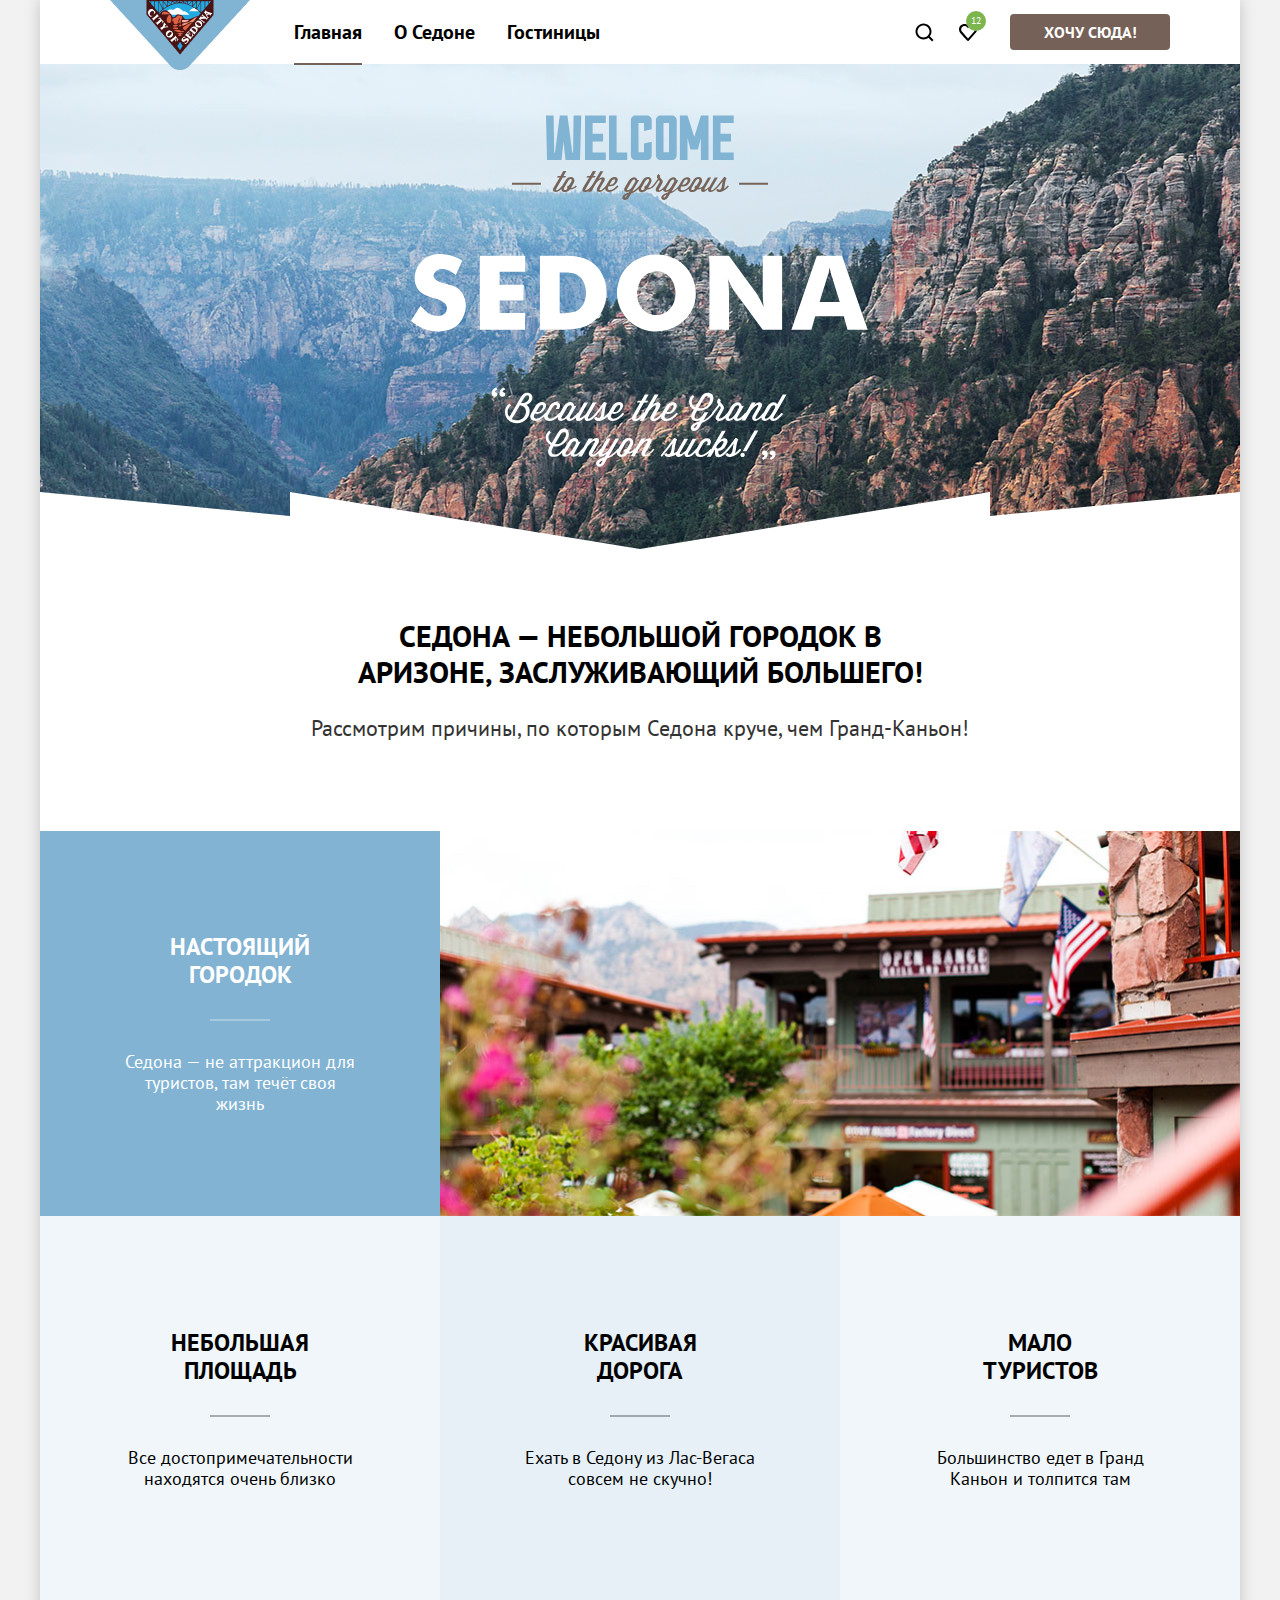
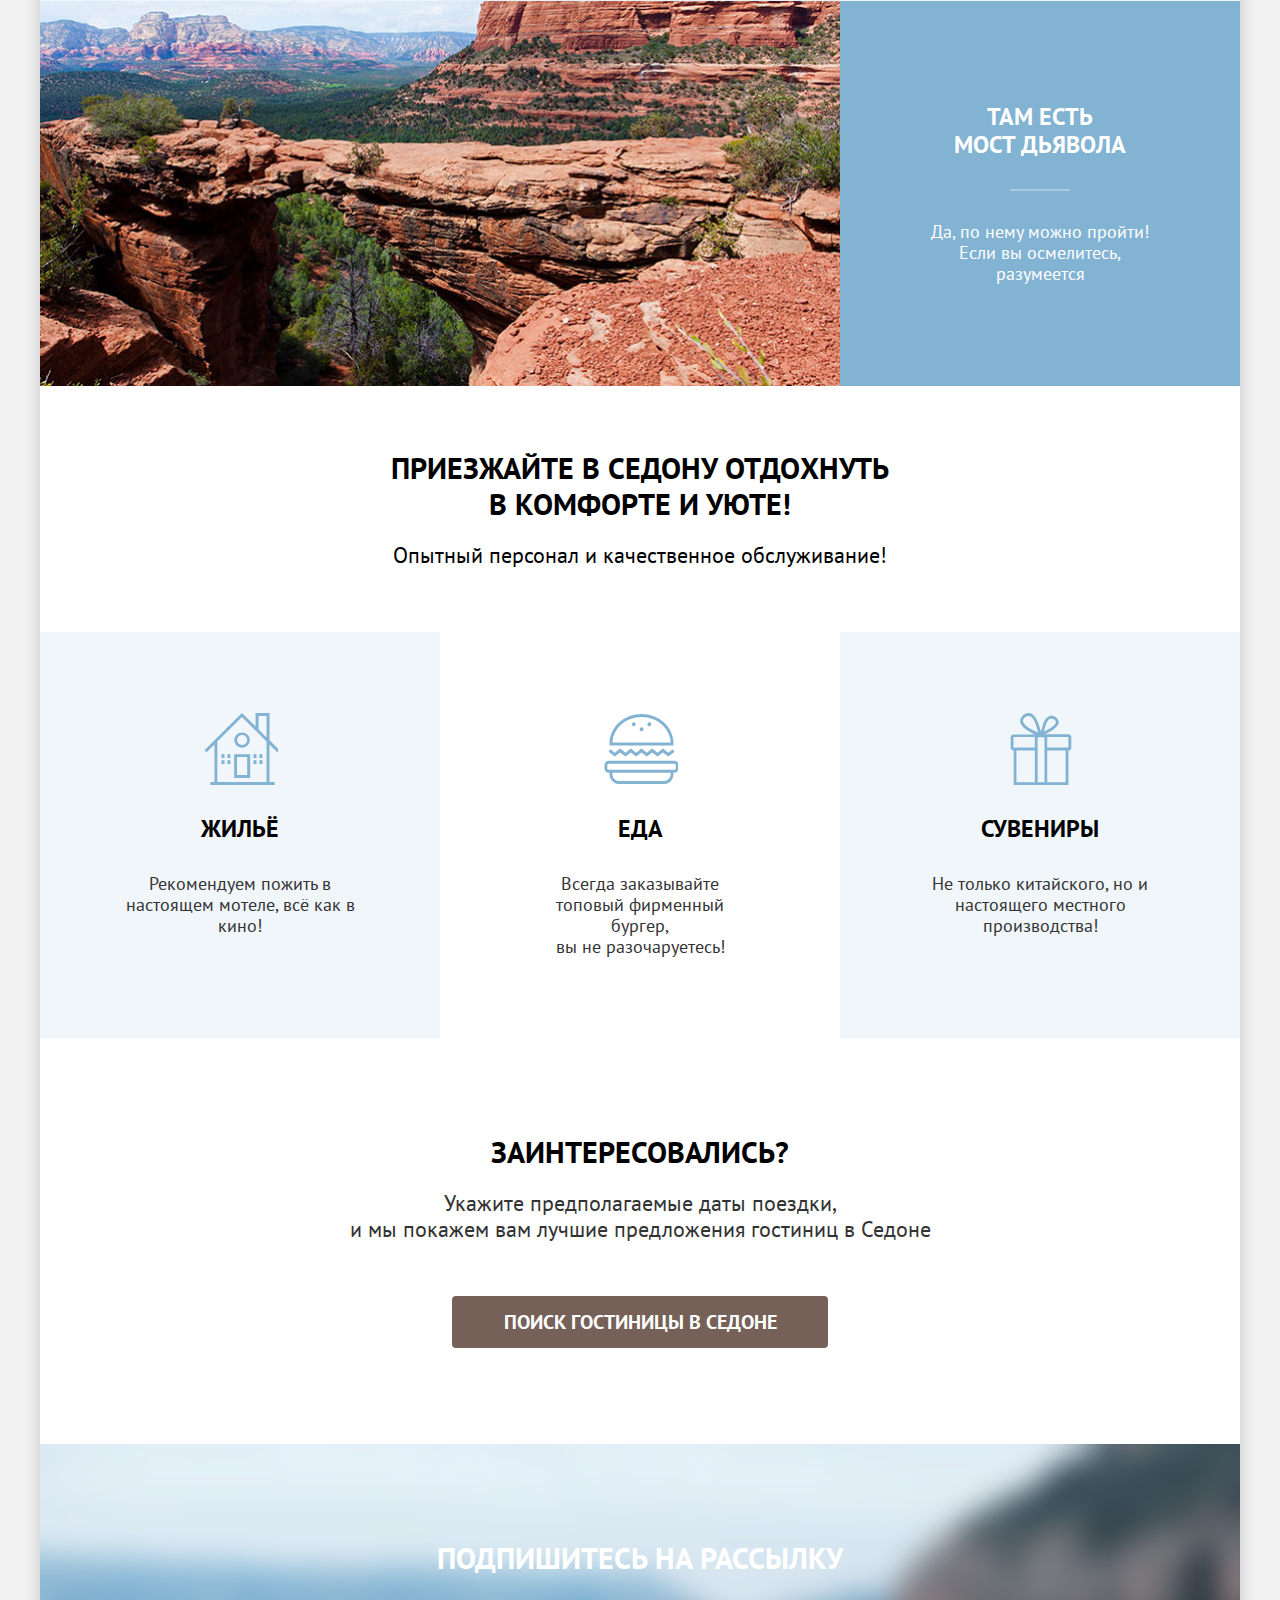
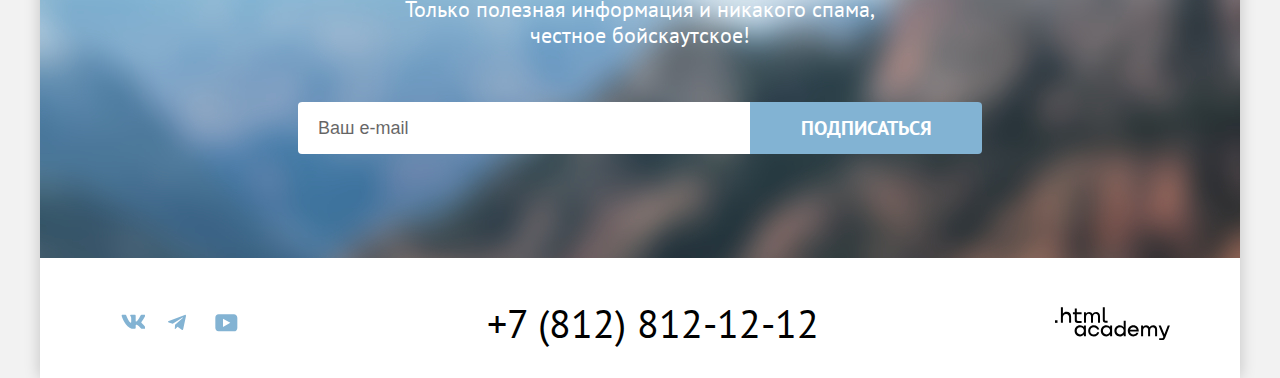
==== commit 6d0a7b29: "Декоративные элементы, состояния и модальное окно" ====
--- a/index.html
+++ b/index.html
@@ -19,21 +19,28 @@
               <a class="navigation-link navigation-link-active">Главная</a>
             </li>
             <li class="navigation-item">
-              <a class="navigation-link" href="#">О седоне</a>
+              <a class="navigation-link" href="#">О Седоне</a>
             </li>
             <li class="navigation-item">
               <a class="navigation-link" href="catalog.html">Гостиницы</a>
             </li>
           </ul>
-          <div class="navigation-menu-buttons">
-            <button class="loupe-button loupe-icon navigation-icon" type="button">
-              <span class="visually-hidden">Поиск</span>
-            </button>
-            <button class="heart-button heart-icon navigation-icon" type="button">
-              <span class="visually-hidden">Избранное</span>
-            </button>
-            <button class="popup-button button" type="button">Хочу сюда!</button>
-          </div>
+          <ul class="navigation-menu-buttons clear-list">
+            <li class="navigation-menu-button">
+              <button class="loupe-button loupe-icon navigation-icon" type="button">
+                <span class="visually-hidden">Поиск</span>
+              </button>
+            </li>
+            <li class="navigation-menu-button">
+              <button class="heart-button heart-icon navigation-icon" type="button">
+                <span class="favorites">12</span>
+                <span class="visually-hidden">Избранное</span>
+              </button>
+            </li>
+            <li class="navigation-menu-button">
+              <button class="modal-button button" type="button">Хочу сюда!</button>
+            </li>
+          </ul>
         </nav>
       </header>
       <main class="page-main">
@@ -75,7 +82,7 @@
             </li>
             <li class="about-item">
               <div class="about-text about-text-blue about-text-reverse">
-                <h3 class="about-title">Там есть мост дьявола</h3>
+                <h3 class="about-title">Там есть<br> мост дьявола</h3>
                 <p class="about-description">Да, по нему можно пройти! Если вы осмелитесь, разумеется</p>
               </div>
               <img src="images/devils-bridge.jpg" alt="Мост дъявола" width="800" height="385">
@@ -84,7 +91,7 @@
         </section>
         <section class="features">
           <div class="feature-text">
-            <h2 class="features-title">Приезжайте в Седону отдохнуть в комфорте и уюте!</h2>
+            <h2 class="features-title">Приезжайте в Седону отдохнуть<br> в комфорте и уюте!</h2>
             <p class="feature-p">Опытный персонал и качественное обслуживание!</p>
           </div>
           <ul class="features-list clear-list">
@@ -98,7 +105,7 @@
               <span class="burger-icon feature-icon"></span>
               <h3 class="feature-name">Еда</h3>
               <p class="feature-description">Всегда заказывайте
-                топовый фирменный бургер, вы не разочаруетесь!</p>
+                топовый фирменный бургер,<br> вы не разочаруетесь!</p>
             </li>
             <li class="feature-item">
               <span class="gift-icon feature-icon"></span>
@@ -110,13 +117,13 @@
         </section>
         <section class="search">
           <h2 class="search-title">Заинтересовались?</h2>
-          <p class="search-text">Укажите предполагаемые даты поездки, и мы покажем вам лучшие предложения гостиниц в
+          <p class="search-text">Укажите предполагаемые даты поездки,<br> и мы покажем вам лучшие предложения гостиниц в
             Седоне</p>
           <button type="button" class="search-button button button-big">Поиск гостиницы в Седоне</button>
         </section>
         <section class="subscribe">
           <h3 class="subscribe-title">Подпишитесь на рассылку</h3>
-          <p class="subscribe-text">Только полезная информация и никакого спама, честное бойскаутское!</p>
+          <p class="subscribe-text">Только полезная информация и никакого спама,<br> честное бойскаутское!</p>
           <form class="subscribe-form" action="https://echo.htmlacademy.ru/">
             <input class="subscribe-email-input" type="email" name="subscribe-bar" id="subscribe-bar"
               placeholder="Ваш e-mail" required>
@@ -143,13 +150,60 @@
               </a>
             </li>
           </ul>
-          <a class="footer-phone" href="tel:+78128121212">+7(812)812-12-12</a>
+          <a class="footer-phone" href="tel:+78128121212">+7 (812) 812-12-12</a>
           <a class="social-link htmlacademy-icon" href="https://htmlacademy.ru/">
             <span class="visually-hidden">htmlacademy</span>
           </a>
         </div>
       </footer>
     </div>
+    <div class="modal-container modal-closed">
+      <div class="modal">
+        <h2 class="modal-title">Поиск гостиницы в Седоне</h2>
+        <button class="modal-close-button">
+          <span class="visually-hidden modal-close-button">Закрыть</span>
+        </button>
+        <form class="modal-form">
+          <div class="modal-input-wrapper">
+            <label class="modal-label" for="check-in">Дата заезда:</label>
+            <input class="modal-date-input" type="date" name="check-in" id="check-in" min="2023-10-01" max="2023-12-31"
+              required>
+          </div>
+          <p class="modal-date-input-alert error-alert">Мы не можем отправить вас в прошлое.</p>
+          <div class="modal-input-wrapper">
+            <label class="modal-label" for="check-out">Дата выезда:</label>
+            <input class="modal-date-input" type="date" name="check-out" id="check-out" min="2023-10-01"
+              max="2023-12-31" required>
+          </div>
+          <p class="modal-date-input-alert">На эти даты есть свободные номера. Пока есть.</p>
+          <div class="guest-counter">
+            <div class="modal-input-wrapper adults-wrapper">
+              <label class="modal-label adults-label" for="adults">Взрослые:</label>
+              <button class="guest-input-button minus-button" type="button"></button>
+              <input class="guests-input adults-input" name="adults" id="adults" type="number" min="1" max="10"
+                value="1" step="1">
+              <button class="guest-input-button plus-button" type="button"></button>
+            </div>
+            <div class="modal-input-wrapper kids-wrapper">
+              <label class="modal-label kids-label" for="kids">Дети:</label>
+              <a class="information-button">
+                <span class="visually-hidden">Информация</span>
+              </a>
+              <div class="kids-info visually-hidden">
+                <p class="kids-info-text">Укажите количество детей,<br> которые будут с вами, возраст<br> которых от 6
+                  до 18 лет.<br> Дети до 6 лет размещаются<br> бесплатно.</p>
+              </div>
+              <button class="guest-input-button minus-button" type="button"></button>
+              <input class="guests-input kids-input" type="number" name="kids" id="kids" min="0" max="10" value="0"
+                step="1">
+              <button class="guest-input-button plus-button" type="button"></button>
+            </div>
+          </div>
+          <button class="modal-submit-button button button-blue">Найти</button>
+        </form>
+      </div>
+    </div>
+    <script src="index.js"></script>
   </body>
 
 </html>
--- a/styles/style.css
+++ b/styles/style.css
@@ -39,19 +39,34 @@
 }
 
 .button {
+    font-family: inherit;
     font-size: 16px;
     line-height: 20px;
     font-weight: 700;
     text-transform: uppercase;
     color: #fff;
     width: 140px;
-    padding: 8px 0 8px 0;
+    padding: 8px 0;
     background-color: #756157;
     border: none;
     border-radius: 4px;
     text-decoration: none;
     display: block;
     text-align: center;
+    cursor: pointer;
+}
+
+.button:hover, .button:focus {
+    background-color: #615048;
+}
+
+.button:active {
+    background-color: #756157;
+    color: rgba(255, 255, 255, 0.3);
+}
+
+.button:disabled {
+    background-color: #E5E5E5;
 }
 
 .button-big {
@@ -63,6 +78,14 @@
     background-color: #82B3D3;
 }
 
+.button-blue:hover, .button-blue:focus {
+    background-color: #68A2CA;
+}
+
+.button-blue:active {
+    background-color: #82B3D3;
+    color: rgba(255, 255, 255, 0.3);
+}
 
 body {
     font-family: 'PT Sans', 'Arial', sans-serif;
@@ -74,7 +97,8 @@
     max-width: 1200px;
     margin: 0 auto;
     background-color: #fff;
-    box-shadow: 0 0 15px 0 #00000033;
+    box-shadow: 0 0 15px 0 rgba(0, 0, 0, 0.2);
+
 
     min-height: 100%;
     display: flex;
@@ -84,13 +108,13 @@
 .navbar {
     display: flex;
     align-items: center;
-    justify-content: center;
+    padding: 0 70px;
 }
 
 .logo-link {
-    width: 140px;
+    width: 138px;
     height: 64px;
-    margin-right: 28px;
+    margin-right: 30px;
     z-index: 1;
 }
 
@@ -98,6 +122,11 @@
     display: flex;
     align-items: center;
     margin-right: 285px;
+    width: 339px;
+}
+
+.navigation-item {
+    padding: 0 16px;
 }
 
 .navigation-link {
@@ -108,7 +137,16 @@
     text-decoration: none;
 
     display: block;
-    padding: 20px 16px;
+    padding: 20px 0;
+}
+
+.navigation-link-active {
+    text-decoration: underline;
+    text-underline-offset: 24px;
+    text-decoration-color: #756257;
+    text-decoration-thickness: 2px;
+    z-index: 1;
+    position: relative;
 }
 
 .navigation-menu-buttons {
@@ -116,49 +154,56 @@
     align-items: center;
 }
 
-.loupe-button,
-.heart-button {
+.navigation-menu-button {
+    padding: 22px 12px
+}
+
+.navigation-menu-button:last-child {
+    padding: 14px 0 14px 20px;
+}
+
+.navigation-icon {
+    display: block;
+    background-repeat: no-repeat;
+    width: 20px;
+    height: 20px;
     cursor: pointer;
     padding: 0;
-}
-
-.loupe-button {
-    margin-right: 24px;
     background-color: #fff;
     border: none;
-}
-
-.navigation-icon {
-    display: block;
-    background-repeat: no-repeat;
+    font-family: inherit;
+}
+
+.loupe-button {
+    background-image: url('../images/search.svg');
+}
+
+.heart-button {
+    background-image: url('../images/heart.svg');
+}
+
+.favorites {
+    background-color: #7DB54F;
+    border-radius: 50%;
+    color: #fff;
     width: 20px;
     height: 20px;
-}
-
-.loupe-icon {
-    background-image: url('../images/search.svg');
-}
-
-.heart-button {
-    margin-right: 32px;
-    background-color: #fff;
-    border: none;
-}
-
-.heart-icon {
-    background-image: url('../images/heart.svg');
-}
-
-.popup-button {
+    display: flex;
+    align-items: center;
+    justify-content: center;
+    position: relative;
+    bottom: 11px;
+    left: 8px;
+    font-size: 10px;
+    line-height: 10px;
+}
+
+.modal-button {
     width: 160px;
 }
 
 .page-main {
     flex: 1 1 auto;
-}
-
-.hero {
-    margin-bottom: 21px;
 }
 
 .hero-background-image {
@@ -187,7 +232,7 @@
 }
 
 .hero-text {
-    padding: 69px 0;
+    padding: 69px 0 90px 0;
 }
 
 .hero-title {
@@ -205,6 +250,7 @@
     line-height: 26px;
     color: #333;
     text-align: center;
+    margin: 0;
 }
 
 .about-list {
@@ -217,7 +263,7 @@
 }
 
 .about-text {
-    padding: 112px 85px;
+    padding: 113px 85px 112px 85px;
     width: 230px;
     background-color: #83b3d31f;
 }
@@ -275,12 +321,13 @@
     line-height: 36px;
     text-align: center;
     text-transform: uppercase;
+    margin: 0;
     margin-bottom: 20px;
 }
 
 .feature-p {
     font-size: 22px;
-    line-height: 36px;
+    line-height: 26px;
     text-align: center;
     margin: 0;
 }
@@ -293,7 +340,7 @@
     display: block;
     margin: 0 auto;
     width: 75px;
-    height: 76px;
+    height: 72px;
     background-repeat: no-repeat;
 }
 
@@ -306,7 +353,8 @@
 }
 
 .gift-icon {
-    background-image: url('../images/gift-icon.svg')
+    background-image: url('../images/gift-icon.svg');
+    background-size: 100% 100%;
 }
 
 .feature-item {
@@ -349,6 +397,8 @@
     line-height: 36px;
     text-align: center;
     text-transform: uppercase;
+    margin: 0;
+    margin-bottom: 20px;
 }
 
 .search-text {
@@ -356,6 +406,8 @@
     line-height: 26px;
     text-align: center;
     color: #333;
+    margin: 0;
+    margin-bottom: 54px;
 }
 
 .search-button {
@@ -375,6 +427,8 @@
     text-align: center;
     text-transform: uppercase;
     color: #fff;
+    margin: 0;
+    margin-bottom: 20px;
 }
 
 .subscribe-text {
@@ -382,6 +436,8 @@
     line-height: 26px;
     text-align: center;
     color: #fff;
+    margin: 0;
+    margin-bottom: 54px;
 }
 
 .subscribe-form {
@@ -392,7 +448,7 @@
 .subscribe-email-input {
     border-radius: 4px 0 0 4px;
     border: none;
-    width: 452px;
+    width: 412px;
     padding: 0 20px;
     font-size: 18px;
     line-height: 24px;
@@ -418,13 +474,17 @@
 .footer-wrapper {
     display: flex;
     padding: 40px 70px 30px 70px;
+    height: 50px;
     align-items: center;
     justify-content: space-between;
 }
 
 .social {
     display: flex;
-    gap: 30px;
+}
+
+.social-item {
+    padding: 13px 12px 13px 11px;
 }
 
 .social-link {
@@ -442,12 +502,36 @@
     background-image: url('../images/vk.svg');
 }
 
+.vk-icon:hover, .vk-icon:focus {
+    background-image: url('../images/vk-hover.svg');
+}
+
+.vk-icon:active {
+    background-image: url('../images/vk-active.svg');
+}
+
 .tg-icon {
     background-image: url('../images/telegram.svg');
 }
 
+.tg-icon:hover, .tg-icon:focus {
+    background-image: url('../images/tg-hover.svg');
+}
+
+.tg-icon:active {
+    background-image: url('../images/tg-active.svg');
+}
+
 .youtube-icon {
     background-image: url('../images/youtube.svg');
+}
+
+.youtube-icon:hover, .youtube-icon:focus {
+    background-image: url('../images/youtube-hover.svg');
+}
+
+.youtube-icon:active {
+    background-image: url('../images/youtube-active.svg');
 }
 
 .footer-phone {
@@ -458,12 +542,28 @@
     text-decoration: none;
 }
 
+.footer-phone:hover, .footer-phone:focus {
+    color: #756157;
+}
+
+.footer-phone:active {
+    color: #7561574D;
+}
+
 .htmlacademy-icon {
     background-image: url('../images/academy-logo.svg');
     background-repeat: no-repeat;
     display: block;
     width: 115px;
     height: 33px;
+}
+
+.htmlacademy-icon:hover, .htmlacademy-icon:focus {
+    background-image: url('../images/academy-hover.svg');
+}
+
+.htmlacademy-icon:active {
+    background-image: url('../images/academy-active.svg');
 }
 
 .catalog-search {
@@ -488,21 +588,27 @@
     margin-bottom: 40px;
 }
 
+.breadcrumbs-item {
+    display: flex;
+    align-items: center;
+}
+
+.breadcrumbs-item:not(:first-child)::before {
+    content: '';
+    background-image: url('../images/arrow.svg');
+    background-repeat: no-repeat;
+    display: block;
+    width: 7px;
+    height: 10px;
+    margin: 0 15px;
+}
+
 .breadcrumbs-home-icon {
     background-image: url('../images/home.svg');
     background-repeat: no-repeat;
     display: block;
     width: 13px;
     height: 13px;
-}
-
-.breadcrumbs-arrow-icon {
-    background-image: url('../images/arrow.svg');
-    background-repeat: no-repeat;
-    display: block;
-    width: 8px;
-    height: 11px;
-    margin: 0 15px;
 }
 
 .breadcrumbs-name {
@@ -517,10 +623,11 @@
 
 .search-checklist-wrapper {
     margin-right: 140px;
+    min-width: 150px;
 }
 
 .search-checklist-wrapper:first-child {
-    margin-right: 30px;
+    margin-right: 70px;
 }
 
 .search-form-title {
@@ -543,6 +650,61 @@
     font-size: 18px;
     line-height: 23px;
     color: #fff;
+    display: flex;
+    align-items: center;
+}
+
+.checkbox-label:hover {
+    opacity: 60%;
+}
+
+.search-checkbox:focus {
+    outline: 3px solid #83B3D3;
+}
+
+/* Disabled label через javascript добавлением класса */
+
+.checkbox-label-disabled {
+    opacity: 30%;
+}
+
+.search-checkbox {
+    -webkit-appearance: none;
+    appearance: none;
+    margin: 0 16px 0 0;
+    width: 20px;
+    height: 20px;
+    background-color: #fff;
+
+    display: flex;
+    justify-content: center;
+    align-items: center;
+}
+
+.square-checkbox {
+    border-radius: 4px;
+}
+
+.round-checkbox {
+    border-radius: 50%;
+}
+
+.square-checkbox:checked::after {
+    content: '';
+    background-image: url('../images/checked.svg');
+    background-size: 100% 100%;
+    background-repeat: no-repeat;
+    width: 12px;
+    height: 10px;
+    display: block;
+}
+
+.round-checkbox:checked::after {
+    content: '';
+    width: 10px;
+    height: 10px;
+    background-color: #3F5E72;
+    border-radius: 50%;
     display: block;
 }
 
@@ -550,6 +712,11 @@
     display: flex;
     flex-direction: column;
     margin-right: 70px;
+}
+
+.checklist-price-inputs-wrapper {
+    display: flex;
+    flex-direction: column;
 }
 
 .price-text-wrapper {
@@ -571,7 +738,11 @@
 }
 
 .price-input:focus {
-    outline: 0;
+    outline: 2px solid #000;
+}
+
+.price-input:active {
+    outline: 3px solid #83B3D3;
 }
 
 .price-input::placeholder {
@@ -589,10 +760,12 @@
 .price-input-max {
     border-top-right-radius: 4px;
     border-bottom-right-radius: 4px;
+    margin-right: 0;
 }
 
 .price-range-wrapper {
     position: relative;
+    height: 20px;
 }
 
 .price-range {
@@ -600,15 +773,10 @@
     appearance: none;
     background: transparent;
     position: absolute;
-    width: 290px;
+    width: 288px;
+    height: 20px;
     pointer-events: none;
-}
-
-.price-range::-webkit-slider-thumb {
-    pointer-events: all;
-    width: 20px;
-    height: 20px;
-    background-color: #fff;
+    margin: 0;
 }
 
 .price-range::-webkit-slider-runnable-track {
@@ -624,6 +792,7 @@
 .price-range::-webkit-slider-thumb {
     -webkit-appearance: none;
     appearance: none;
+    pointer-events: all;
     width: 20px;
     height: 20px;
     background-color: #fff;
@@ -646,7 +815,12 @@
     justify-content: flex-end;
 }
 
+.checklist-submit-button {
+    width: 191px;
+}
+
 .checklist-reset-button {
+    font-family: inherit;
     border: none;
     background-color: inherit;
     font-size: 16px;
@@ -654,6 +828,26 @@
     font-weight: 700;
     color: #fff;
     text-transform: uppercase;
+    padding: 0;
+    cursor: pointer;
+    padding: 8px 0;
+}
+
+.checklist-reset-button:hover {
+    opacity: 60%;
+}
+
+.checklist-reset-button:focus {
+    padding: 5px 0;
+    border: 3px solid #83B3D3;
+}
+
+.checklist-reset-button:active {
+    color: rgba(255, 255, 255, 0.3);
+}
+
+.checklist-reset-button:disabled {
+    color: rgba(255, 255, 255, 0.1);
 }
 
 .catalog-wrapper {
@@ -675,7 +869,9 @@
 }
 
 .price-filter-select {
+    -webkit-appearance: none;
     appearance: none;
+    font-family: inherit;
     font-size: 18px;
     line-height: 21px;
     width: 292px;
@@ -684,9 +880,18 @@
     padding: 12px 18px;
     background-image: url('../images/dropdown-arrow.svg');
     background-repeat: no-repeat;
-    background-position-x: 252px;
+    background-position-x: 259px;
     background-position-y: center;
     margin-right: 70px;
+}
+
+.price-filter-select:hover {
+    border: 2px solid #68A2CA;
+}
+
+.price-filter-select:focus {
+    outline: 0;
+    border: 2px solid #3F5E72;
 }
 
 .view-selection {
@@ -709,6 +914,14 @@
     border-color: #000;
 }
 
+.view-icon:hover, .view-icon:active {
+    border: 2px solid #000;
+}
+
+.view-icon:focus {
+    border: 2px solid #68A2CA;
+}
+
 .tile-icon {
     background-image: url('../images/view-tile.svg');
 }
@@ -725,6 +938,9 @@
     display: flex;
     flex-wrap: wrap;
     gap: 20px;
+    padding-bottom: 39px;
+    margin-bottom: 40px;
+    border-bottom: 1px solid #E6E6E6;
 }
 
 .card {
@@ -760,6 +976,18 @@
     justify-content: space-between;
 }
 
+.card-favorite-active {
+    background-color: #7DB54F;
+}
+
+.card-favorite-active:hover, .card-favorite-active:focus {
+    background-color: #6C9E42;
+}
+
+.card-favorite-active:active {
+    background-color: #7DB54F;
+}
+
 .rating-wrapper {
     display: flex;
     justify-content: space-between;
@@ -802,4 +1030,264 @@
 .rating {
     background-color: #f2f2f2;
     color: #333;
-}
+    padding: 9px 0;
+    cursor: default;
+    font-size: 16px;
+    line-height: 20px;
+    font-weight: 400;
+    text-align: center;
+    text-transform: uppercase;
+    width: 140px;
+    border-radius: 4px;
+}
+
+.pagination-list {
+    display: flex;
+    flex-wrap: wrap;
+    align-items: center;
+    gap: 8px;
+}
+
+.pagination-link {
+    display: block;
+    width: 60px;
+    padding: 12px 0;
+    background-color: #82B3D3;
+    text-decoration: none;
+    text-align: center;
+    font-size: 20px;
+    line-height: 36px;
+    font-weight: 700;
+    color: #fff;
+    border-radius: 4px;
+}
+
+.pagination-link-active {
+    background-color: #F2F2F2;
+    color: #000;
+}
+
+.pagination-link-more {
+    background-color: initial;
+    color: #000;
+}
+
+.pagination-link:not(.pagination-link-active):hover, .pagination-link:not(.pagination-link-active):focus {
+    background-color: #68A2CA;
+    border: 1px solid #82B3D3;
+}
+
+.pagination-link:not(.pagination-link-active):active {
+    color: rgba(255, 255, 255, 0.3);
+}
+
+.modal-container {
+    position: fixed;
+    top: 0;
+    left: 0;
+    display: flex;
+    width: 100%;
+    height: 100%;
+    background-color: rgba(242, 242, 242, 0.8);
+    z-index: 2;
+  }
+
+  .modal-closed {
+    display: none;
+  }
+
+  .modal {
+    position: relative;
+    margin: auto;
+    padding: 64px 70px;
+    background-color: #fff;
+    border-radius: 30px;
+  }
+
+  .modal-title {
+    font-size: 30px;
+    line-height: 36px;
+    font-weight: 700;
+    margin: 0;
+    margin-bottom: 64px;
+  }
+
+  .modal-close-button {
+    background-image: url('../images/close-icon.svg');
+    background-repeat: no-repeat;
+    background-position: center;
+    background-color: #F2F2F2;
+    display: block;
+    width: 52px;
+    height: 52px;
+    border: none;
+    border-radius: 50%;
+    padding: 0;
+    cursor: pointer;
+    position: absolute;
+    top: 63px;
+    right: 51px;
+  }
+
+.modal-form {
+    display: flex;
+    flex-direction: column;
+}
+
+.modal-input-wrapper {
+    display: flex;
+    margin-bottom: 4px;
+    align-items: center;
+}
+
+.modal-label {
+    font-size: 20px;
+    line-height: 24px;
+    font-weight: 700;
+    padding: 12px 0;
+    margin: 0;
+    margin-right: auto;
+}
+
+.modal-date-input {
+    background-color: #F2F2F2;
+    border-radius: 4px;
+    padding: 12px 20px;
+    width: 400px;
+    border: none;
+    font-size: 18px;
+    line-height: 24px;
+    font-weight: 700;
+    font-family: inherit;
+}
+
+.modal-date-input::-webkit-calendar-picker-indicator {
+    background-image: url('../images/date-icon.svg');
+}
+
+.modal-date-input-alert {
+    font-size: 16px;
+    line-height: 21px;
+    color: #333333;
+    margin: 0;
+    margin-bottom: 23px;
+    padding-left: 157px;
+}
+
+.error-alert {
+    color: #FF5757
+}
+
+.guest-counter {
+    display: flex;
+    margin-bottom: 48px;
+    justify-content: space-between;
+}
+
+.guest-counter .modal-input-wrapper {
+    margin: 0;
+}
+
+.adults-label {
+    margin-right: 46px;
+}
+
+.kids-label {
+    margin-right: 10px;
+}
+
+.guests-input {
+    padding: 14px 0;
+    width: 30px;
+    font-size: 18px;
+    line-height: 20px;
+    font-weight: 700;
+    font-family: inherit;
+    text-align: center;
+    border: none;
+    background-color: #F2F2F2;
+
+    -moz-appearance: textfield;
+    appearance: textfield;
+    margin: 0;
+}
+
+.guests-input::-webkit-inner-spin-button, .guests-input::-webkit-outer-spin-button {
+    -webkit-appearance: none;
+    appearance: none;
+    margin: 0;
+}
+
+.guest-input-button {
+    background-repeat: no-repeat;
+    background-position: center;
+    background-color: #F2F2F2;
+    display: block;
+    width: 40px;
+    height: 48px;
+    border: none;
+    cursor: pointer;
+}
+
+.minus-button {
+    background-image: url('../images/button-minus.svg');
+    border-top-left-radius: 4px;
+    border-bottom-left-radius: 4px;
+}
+
+.plus-button {
+    background-image: url('../images/button-plus.svg');
+    border-top-right-radius: 4px;
+    border-bottom-right-radius: 4px;
+}
+
+.information-button {
+    background-image: url('../images/info-logo.svg');
+    background-position: center;
+    background-repeat: no-repeat;
+    background-color: #83B3D3;
+    border-radius: 50%;
+    border: none;
+    display: block;
+    width: 26px;
+    height: 26px;
+    margin-right: 46px;
+    cursor: pointer;
+}
+
+.kids-info {
+    padding: 15px 18px 18px 22px;
+    background-color: #333333;
+    border-radius: 10px;
+    position: absolute;
+    bottom: 25px;
+    left: 354px;
+}
+
+.kids-info::after {
+    content: '';
+    background-image: url('../images/kids-info-triangle.svg');
+    background-repeat: no-repeat;
+    background-position-y: center;
+    display: block;
+    width: 19px;
+    height: 9px;
+    position: relative;
+    bottom: 124px;
+    left: 92px;
+}
+
+.kids-info-text {
+    margin: 0;
+    font-size: 16px;
+    line-height: 20px;
+    color: #fff;
+}
+
+.modal-submit-button {
+    font-size: 20px;
+    line-height: 24px;
+    padding: 18px 0;
+    width: 577px;
+    border-radius: 10px;
+}
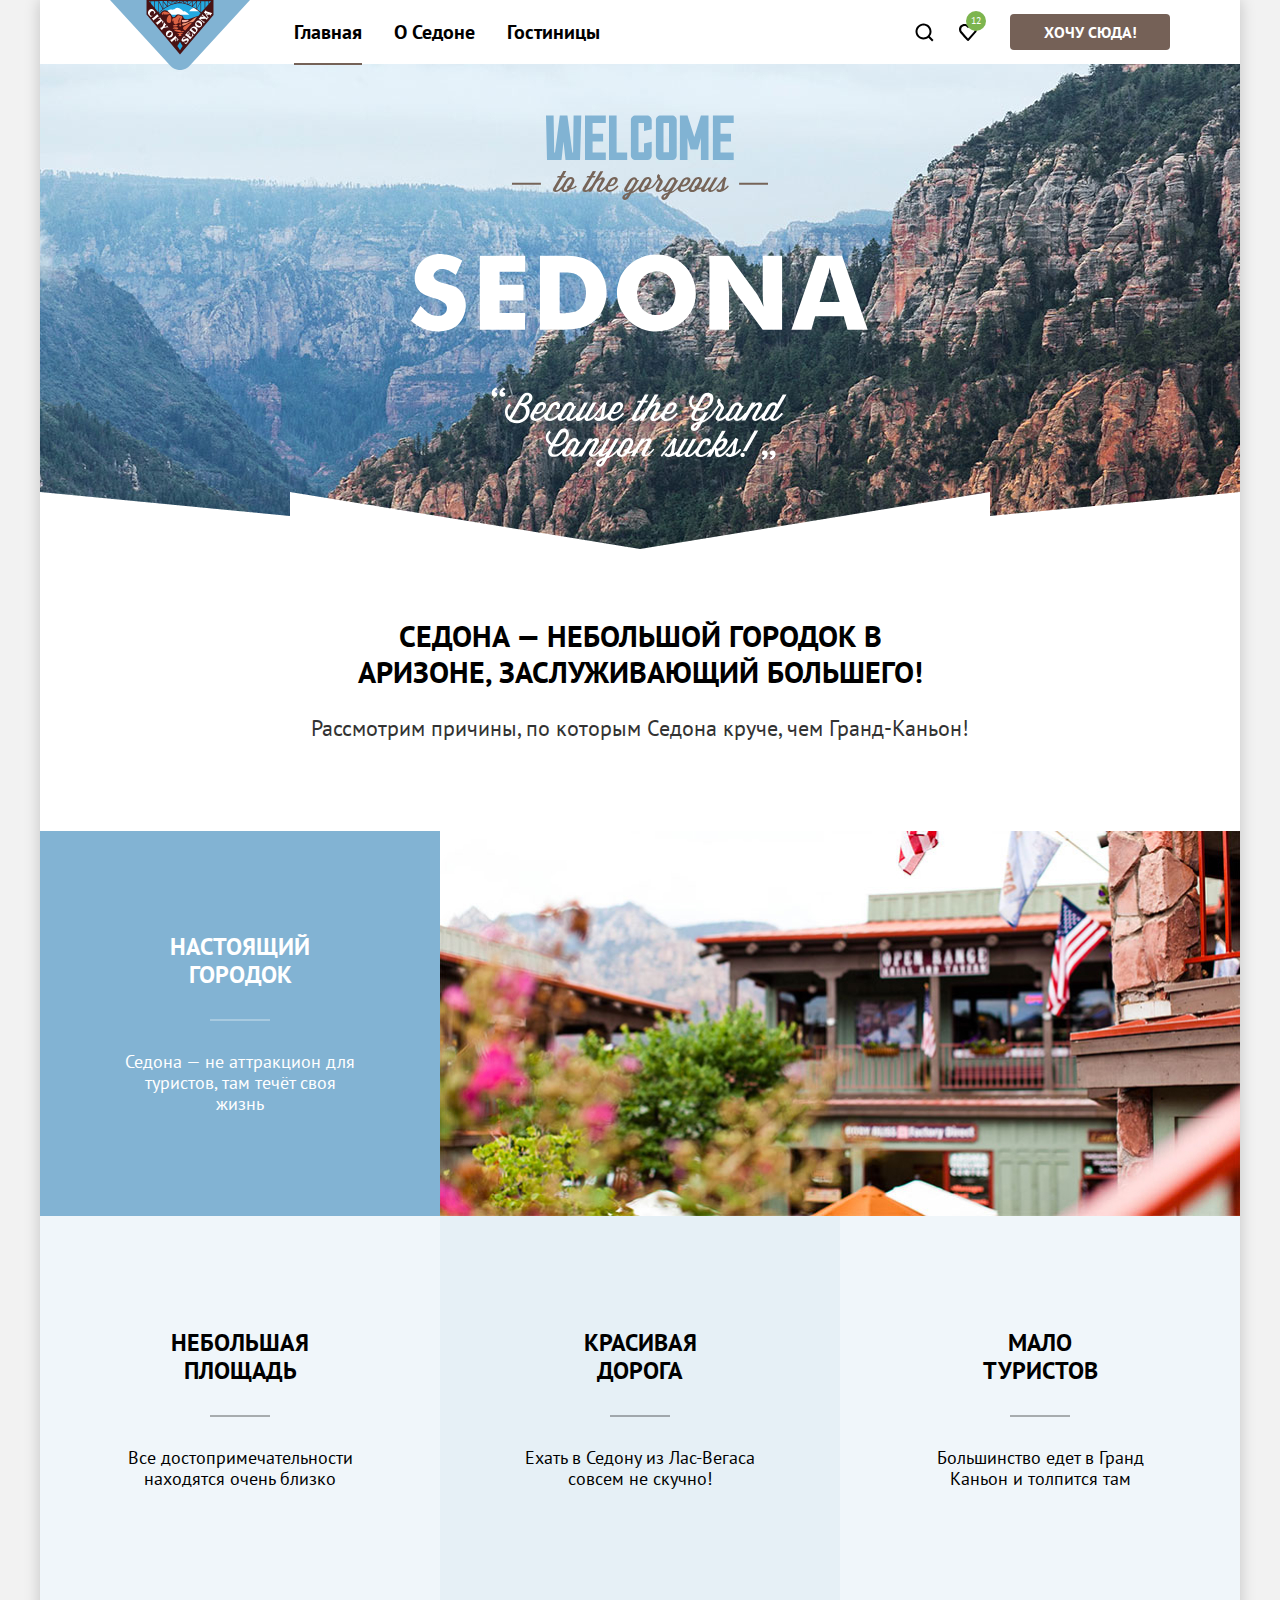
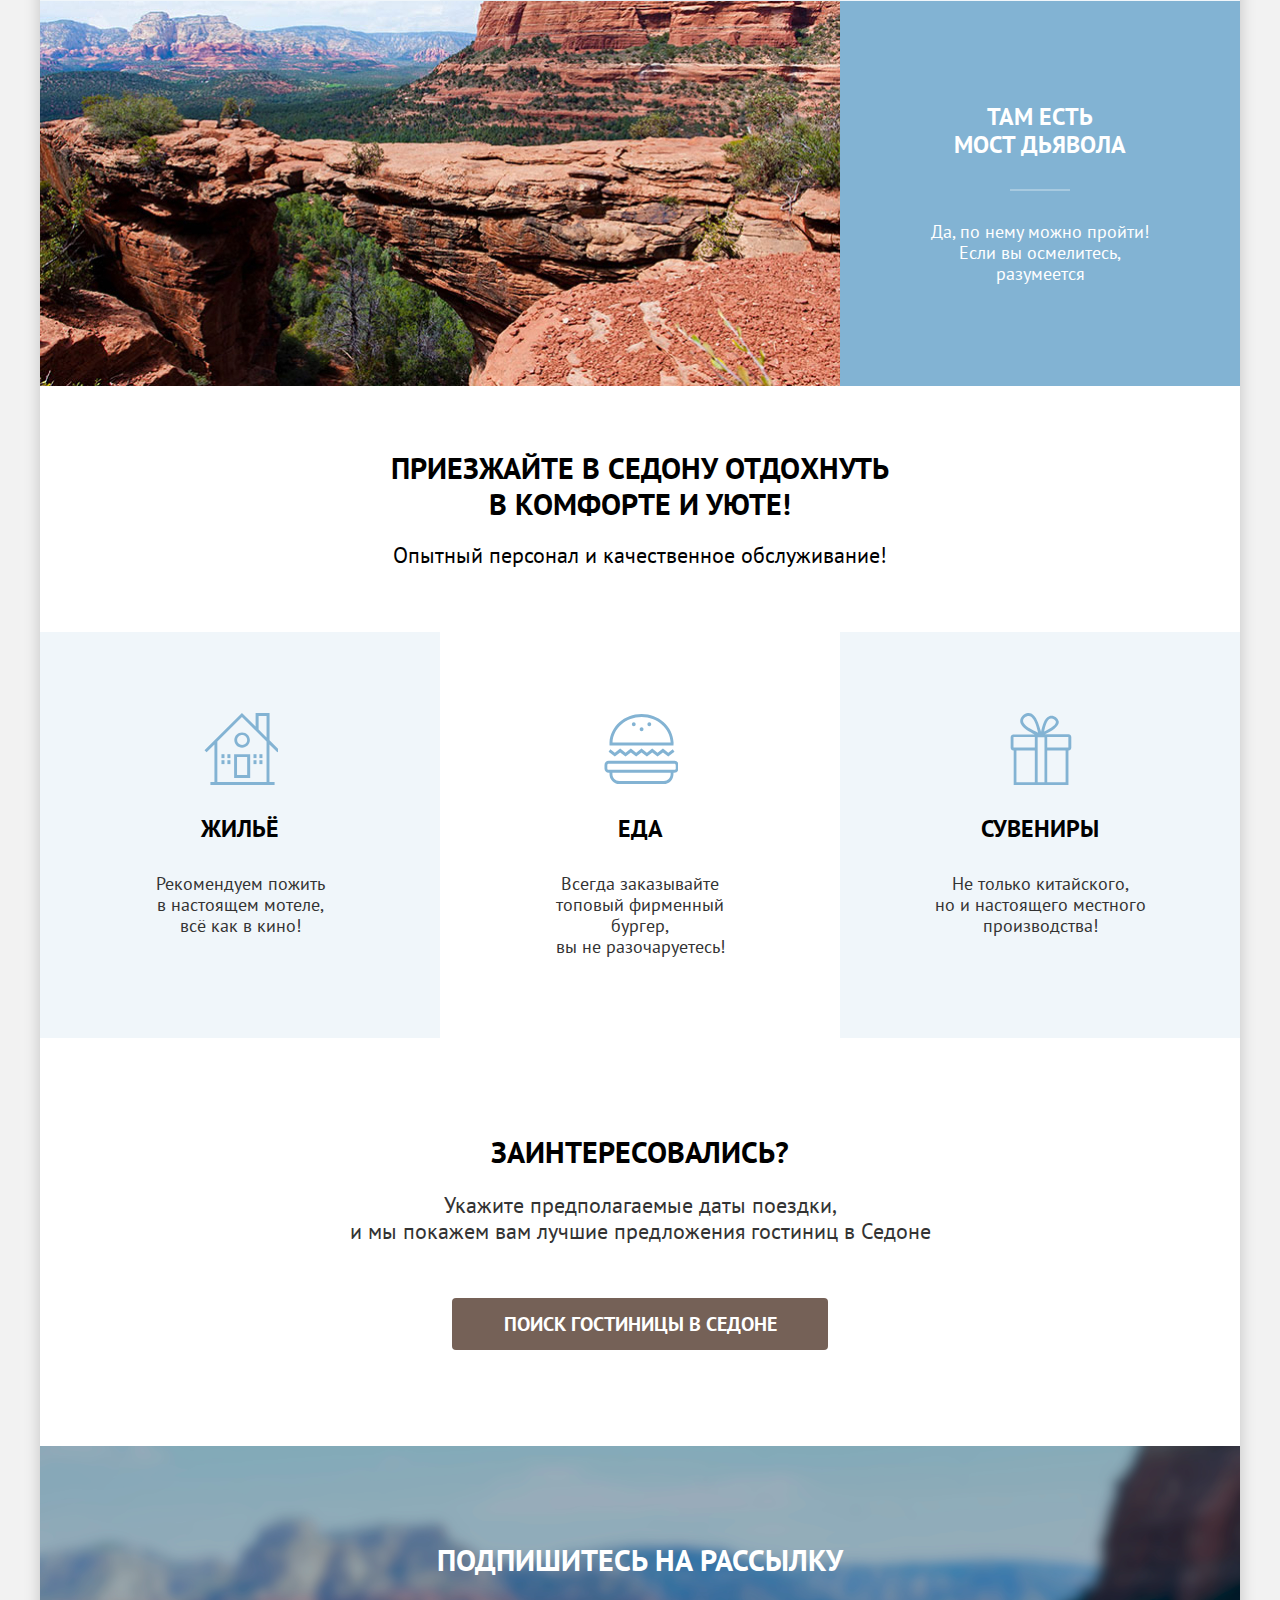
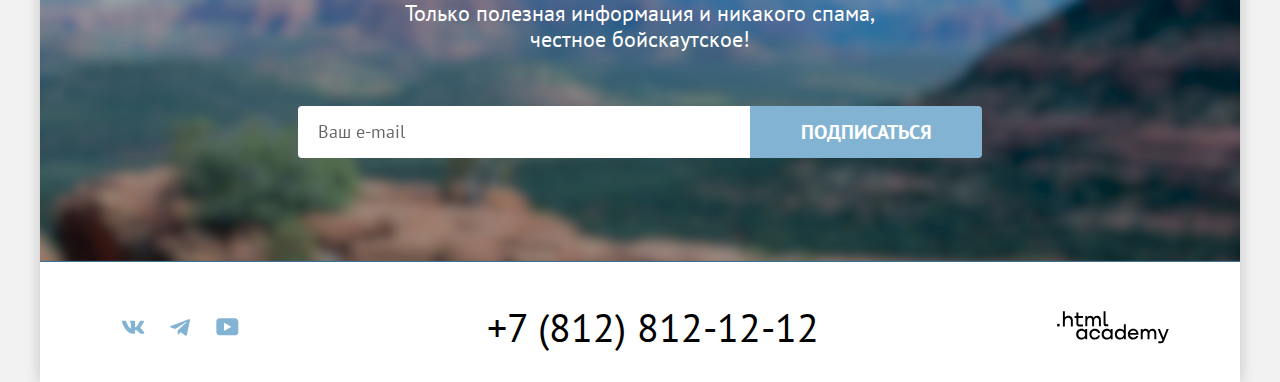
==== commit c67a4d1b: "Merge pull request #3 from LevLvov0820/master" ====
--- a/index.html
+++ b/index.html
@@ -12,7 +12,7 @@
       <header class="page-header">
         <nav class="navbar">
           <a class="logo-link">
-            <img class="logo" src="images/logo.png" alt="" width="140" height="70">
+            <img class="logo" src="images/logo.svg" alt="" width="140" height="70">
           </a>
           <ul class="navigation-menu clear-list">
             <li class="navigation-item">
@@ -33,8 +33,8 @@
             </li>
             <li class="navigation-menu-button">
               <button class="heart-button heart-icon navigation-icon" type="button">
+                <span class="visually-hidden">Избранное</span>
                 <span class="favorites">12</span>
-                <span class="visually-hidden">Избранное</span>
               </button>
             </li>
             <li class="navigation-menu-button">
@@ -60,7 +60,7 @@
                 <h3 class="about-title">Настоящий городок</h3>
                 <p class="about-description">Седона — не аттракцион для туристов, там течёт своя жизнь</p>
               </div>
-              <img src="images/About-Cafe-Photo.jpg" alt="Open Sange" width="800" height="385">
+              <img src="images/about-cafephoto.jpg" alt="Open Sange" width="800" height="385">
             </li>
             <li class="about-item">
               <div class="about-text">
@@ -98,20 +98,18 @@
             <li class="feature-item">
               <span class="house-icon feature-icon"></span>
               <h3 class="feature-name">Жильё</h3>
-              <p class="feature-description">Рекомендуем пожить в настоящем мотеле,
-                всё как в кино!</p>
+              <p class="feature-description">Рекомендуем пожить<br> в настоящем мотеле,<br> всё как в кино!</p>
             </li>
             <li class="feature-item feature-item-middle">
               <span class="burger-icon feature-icon"></span>
               <h3 class="feature-name">Еда</h3>
-              <p class="feature-description">Всегда заказывайте
-                топовый фирменный бургер,<br> вы не разочаруетесь!</p>
+              <p class="feature-description">Всегда заказывайте<br> топовый фирменный бургер,<br> вы не разочаруетесь!
+              </p>
             </li>
             <li class="feature-item">
               <span class="gift-icon feature-icon"></span>
               <h3 class="feature-name">Сувениры</h3>
-              <p class="feature-description">Не только китайского,
-                но и настоящего местного производства!</p>
+              <p class="feature-description">Не только китайского,<br> но и настоящего местного производства!</p>
             </li>
           </ul>
         </section>
@@ -119,7 +117,7 @@
           <h2 class="search-title">Заинтересовались?</h2>
           <p class="search-text">Укажите предполагаемые даты поездки,<br> и мы покажем вам лучшие предложения гостиниц в
             Седоне</p>
-          <button type="button" class="search-button button button-big">Поиск гостиницы в Седоне</button>
+          <button type="button" class="search-button button button-big modal-button">Поиск гостиницы в Седоне</button>
         </section>
         <section class="subscribe">
           <h3 class="subscribe-title">Подпишитесь на рассылку</h3>
@@ -160,20 +158,18 @@
     <div class="modal-container modal-closed">
       <div class="modal">
         <h2 class="modal-title">Поиск гостиницы в Седоне</h2>
-        <button class="modal-close-button">
+        <button class="modal-close-button" type="button">
           <span class="visually-hidden modal-close-button">Закрыть</span>
         </button>
         <form class="modal-form">
           <div class="modal-input-wrapper">
-            <label class="modal-label" for="check-in">Дата заезда:</label>
-            <input class="modal-date-input" type="date" name="check-in" id="check-in" min="2023-10-01" max="2023-12-31"
-              required>
+            <label class="modal-label" for="check-in">Дата Заезда:</label>
+            <input class="modal-date-input" type="text" name="check-in" id="check-in" value="27 апреля 2020" placeholder="Укажите дату" required>
           </div>
           <p class="modal-date-input-alert error-alert">Мы не можем отправить вас в прошлое.</p>
           <div class="modal-input-wrapper">
-            <label class="modal-label" for="check-out">Дата выезда:</label>
-            <input class="modal-date-input" type="date" name="check-out" id="check-out" min="2023-10-01"
-              max="2023-12-31" required>
+            <label class="modal-label" for="check-out">Дата Выезда:</label>
+            <input class="modal-date-input" type="text" name="check-out" id="check-out" value="1 сентября 2023" placeholder="Укажите дату" required>
           </div>
           <p class="modal-date-input-alert">На эти даты есть свободные номера. Пока есть.</p>
           <div class="guest-counter">
@@ -203,7 +199,7 @@
         </form>
       </div>
     </div>
-    <script src="index.js"></script>
+    <script src="scripts/index.js"></script>
   </body>
 
 </html>
--- a/styles/style.css
+++ b/styles/style.css
@@ -1,261 +1,279 @@
 @font-face {
-    font-family: 'PT Sans';
-    src: url('../fonts/ptsans-400.woff2');
-    font-weight: 400;
-    font-style: normal;
-    font-display: swap;
+  font-family: 'PT Sans';
+  src: url('../fonts/ptsans-400.woff2');
+  font-weight: 400;
+  font-style: normal;
+  font-display: swap;
 }
 
 @font-face {
-    font-family: 'PT Sans';
-    src: url('../fonts/ptsans-700.woff2');
-    font-weight: 700;
-    font-style: normal;
-    font-display: swap;
+  font-family: 'PT Sans';
+  src: url('../fonts/ptsans-700.woff2');
+  font-weight: 700;
+  font-style: normal;
+  font-display: swap;
 }
 
 html,
 body {
-    height: 100%;
+  height: 100%;
+}
+
+body {
+  min-width: 1200px;
 }
 
 .visually-hidden {
-    position: absolute;
-    width: 1px;
-    height: 1px;
-    margin: -1px;
-    border: 0;
-    padding: 0;
-    white-space: nowrap;
-    clip-path: inset(100%);
-    clip: rect(0 0 0 0);
-    overflow: hidden;
+  position: absolute;
+  width: 1px;
+  height: 1px;
+  margin: -1px;
+  border: 0;
+  padding: 0;
+  white-space: nowrap;
+  clip-path: inset(100%);
+  clip: rect(0 0 0 0);
+  overflow: hidden;
 }
 
 .clear-list {
-    margin: 0;
-    padding: 0;
-    list-style-type: none;
+  margin: 0;
+  padding: 0;
+  list-style-type: none;
 }
 
 .button {
-    font-family: inherit;
-    font-size: 16px;
-    line-height: 20px;
-    font-weight: 700;
-    text-transform: uppercase;
-    color: #fff;
-    width: 140px;
-    padding: 8px 0;
-    background-color: #756157;
-    border: none;
-    border-radius: 4px;
-    text-decoration: none;
-    display: block;
-    text-align: center;
-    cursor: pointer;
-}
-
-.button:hover, .button:focus {
-    background-color: #615048;
+  font-family: inherit;
+  font-size: 16px;
+  line-height: 20px;
+  font-weight: 700;
+  text-transform: uppercase;
+  color: #fff;
+  width: 140px;
+  padding: 8px 0;
+  background-color: #756157;
+  border: none;
+  border-radius: 4px;
+  text-decoration: none;
+  display: block;
+  text-align: center;
+  cursor: pointer;
+}
+
+.button:hover,
+.button:focus {
+  background-color: #615048;
 }
 
 .button:active {
-    background-color: #756157;
-    color: rgba(255, 255, 255, 0.3);
+  background-color: #756157;
+  color: rgba(255, 255, 255, 0.3);
 }
 
 .button:disabled {
-    background-color: #E5E5E5;
+  background-color: #E5E5E5;
 }
 
 .button-big {
-    font-size: 20px;
-    line-height: 36px;
+  font-size: 20px;
+  line-height: 36px;
 }
 
 .button-blue {
-    background-color: #82B3D3;
-}
-
-.button-blue:hover, .button-blue:focus {
-    background-color: #68A2CA;
+  background-color: #82B3D3;
+}
+
+.button-blue:hover,
+.button-blue:focus {
+  background-color: #68A2CA;
 }
 
 .button-blue:active {
-    background-color: #82B3D3;
-    color: rgba(255, 255, 255, 0.3);
+  background-color: #82B3D3;
+  color: rgba(255, 255, 255, 0.3);
 }
 
 body {
-    font-family: 'PT Sans', 'Arial', sans-serif;
-    margin: 0;
-    background-color: #f2f2f2;
+  font-family: 'PT Sans', 'Arial', sans-serif;
+  margin: 0;
+  background-color: #f2f2f2;
 }
 
 .container {
-    max-width: 1200px;
-    margin: 0 auto;
-    background-color: #fff;
-    box-shadow: 0 0 15px 0 rgba(0, 0, 0, 0.2);
-
-
-    min-height: 100%;
-    display: flex;
-    flex-direction: column;
+  max-width: 1200px;
+  margin: 0 auto;
+  background-color: #fff;
+  box-shadow: 0 0 15px 0 rgba(0, 0, 0, 0.2);
+  min-height: 100%;
+  display: flex;
+  flex-direction: column;
 }
 
 .navbar {
-    display: flex;
-    align-items: center;
-    padding: 0 70px;
+  display: flex;
+  align-items: center;
+  padding: 0 70px;
 }
 
 .logo-link {
-    width: 138px;
-    height: 64px;
-    margin-right: 30px;
-    z-index: 1;
+  width: 138px;
+  height: 64px;
+  margin-right: 30px;
+  z-index: 1;
 }
 
 .navigation-menu {
-    display: flex;
-    align-items: center;
-    margin-right: 285px;
-    width: 339px;
+  display: flex;
+  align-items: center;
+  margin-right: 285px;
+  width: 339px;
 }
 
 .navigation-item {
-    padding: 0 16px;
+  padding: 0 16px;
 }
 
 .navigation-link {
-    font-size: 20px;
-    line-height: 24px;
-    font-weight: 700;
-    color: #000;
-    text-decoration: none;
-
-    display: block;
-    padding: 20px 0;
+  font-size: 20px;
+  line-height: 24px;
+  font-weight: 700;
+  color: #000;
+  text-decoration: none;
+  display: block;
+  padding: 20px 0;
+}
+
+.navigation-link:not(.navigation-link-active):hover,
+.navigation-link:not(.navigation-link-active):focus {
+  color: #756157;
+}
+
+.navigation-link:not(.navigation-link-active):active {
+  color: rgba(117, 97, 87, 0.3);
 }
 
 .navigation-link-active {
-    text-decoration: underline;
-    text-underline-offset: 24px;
-    text-decoration-color: #756257;
-    text-decoration-thickness: 2px;
-    z-index: 1;
-    position: relative;
+  text-decoration: underline;
+  text-underline-offset: 24px;
+  text-decoration-color: #756257;
+  text-decoration-thickness: 2px;
+  z-index: 1;
+  position: relative;
 }
 
 .navigation-menu-buttons {
-    display: flex;
-    align-items: center;
+  display: flex;
+  align-items: center;
 }
 
 .navigation-menu-button {
-    padding: 22px 12px
+  padding: 22px 12px
 }
 
 .navigation-menu-button:last-child {
-    padding: 14px 0 14px 20px;
+  padding: 14px 0 14px 20px;
 }
 
 .navigation-icon {
-    display: block;
-    background-repeat: no-repeat;
-    width: 20px;
-    height: 20px;
-    cursor: pointer;
-    padding: 0;
-    background-color: #fff;
-    border: none;
-    font-family: inherit;
+  display: block;
+  background-repeat: no-repeat;
+  width: 20px;
+  height: 20px;
+  cursor: pointer;
+  padding: 0;
+  background-color: #fff;
+  border: none;
+  font-family: inherit;
 }
 
 .loupe-button {
-    background-image: url('../images/search.svg');
+  background-image: url('../images/search.svg');
 }
 
 .heart-button {
-    background-image: url('../images/heart.svg');
+  background-image: url('../images/heart.svg');
 }
 
 .favorites {
-    background-color: #7DB54F;
-    border-radius: 50%;
-    color: #fff;
-    width: 20px;
-    height: 20px;
-    display: flex;
-    align-items: center;
-    justify-content: center;
-    position: relative;
-    bottom: 11px;
-    left: 8px;
-    font-size: 10px;
-    line-height: 10px;
+  background-color: #7DB54F;
+  border-radius: 50%;
+  color: #fff;
+  width: 20px;
+  height: 20px;
+  display: flex;
+  align-items: center;
+  justify-content: center;
+  position: relative;
+  bottom: 11px;
+  left: 8px;
+  font-size: 10px;
+  line-height: 10px;
 }
 
 .modal-button {
-    width: 160px;
+  width: 160px;
 }
 
 .page-main {
-    flex: 1 1 auto;
+  flex: 1 1 auto;
 }
 
 .hero-background-image {
-    background-image: url('../images/index-background.jpg');
-    background-repeat: no-repeat;
-    background-position: center;
-    background-size: 100% 100%;
-    padding-bottom: 82px;
-    padding-top: 51px;
-    position: relative;
+  background-image: url('../images/index-background.jpg');
+  background-repeat: no-repeat;
+  background-color: #406F8D;
+  background-position: center;
+  background-size: 100% 100%;
+  padding-bottom: 82px;
+  padding-top: 51px;
+  position: relative;
 }
 
 .hero-background-image::after {
-    content: '';
-    background-image: url('../images/divider.png');
-    width: 100%;
-    height: 57px;
-    display: block;
-    position: absolute;
-    bottom: 0;
+  content: '';
+  background-image: url('../images/divider.png');
+  width: 100%;
+  height: 57px;
+  display: block;
+  position: absolute;
+  bottom: 0;
 }
 
 .welcome-image {
-    display: block;
-    margin: 0 auto;
+  display: block;
+  margin: 0 auto;
 }
 
 .hero-text {
-    padding: 69px 0 90px 0;
+  padding: 69px 0 90px 0;
 }
 
 .hero-title {
-    font-size: 30px;
-    line-height: 36px;
-    text-transform: uppercase;
-    text-align: center;
-    color: #000;
-    width: 620px;
-    margin: 0 auto 25px auto;
+  font-size: 30px;
+  line-height: 36px;
+  text-transform: uppercase;
+  text-align: center;
+  color: #000;
+  width: 620px;
+  margin: 0 auto 25px auto;
 }
 
 .hero-p {
-    font-size: 22px;
-    line-height: 26px;
-    color: #333;
-    text-align: center;
-    margin: 0;
+  font-size: 22px;
+  line-height: 26px;
+  padding: 0 100px;
+  color: #333;
+  text-align: center;
+  margin-top: 0;
+}
+
+.hero-p:last-of-type {
+  margin-bottom: 0;
 }
 
 .about-list {
-    display: flex;
-    flex-wrap: wrap;
+  display: flex;
+  flex-wrap: wrap;
 }
 
 .about-item {
@@ -263,1031 +281,1141 @@
 }
 
 .about-text {
-    padding: 113px 85px 112px 85px;
-    width: 230px;
-    background-color: #83b3d31f;
+  padding: 113px 85px 112px 85px;
+  width: 230px;
+  background-color: #83b3d31f;
 }
 
 .about-text-blue {
-    padding: 102px 85px;
-    background-color: #82b3d3;
-    color: #fff;
+  padding: 102px 85px;
+  background-color: #82b3d3;
+  color: #fff;
 }
 
 .about-text-reverse {
-    order: 1;
+  order: 1;
 }
 
 .about-text-middle {
-    background-color: #83B3D333;
+  background-color: #83B3D333;
 }
 
 .about-title {
-    font-size: 24px;
-    line-height: 28px;
-    font-weight: 700;
-    text-align: center;
-    text-transform: uppercase;
-    width: 175px;
-    margin: 0 auto;
+  font-size: 24px;
+  line-height: 28px;
+  font-weight: 700;
+  text-align: center;
+  text-transform: uppercase;
+  width: 175px;
+  margin: 0 auto;
 }
 
 .about-title::after {
-    content: '';
-    display: block;
-    width: 60px;
-    height: 2px;
-    background-color: rgba(0, 0, 0, 0.3);
-    margin: 30px auto;
+  content: '';
+  display: block;
+  width: 60px;
+  height: 2px;
+  background-color: rgba(0, 0, 0, 0.3);
+  margin: 30px auto;
 }
 
 .about-text-blue .about-title::after {
-    background-color: rgba(255, 255, 255, 0.3);
+  background-color: rgba(255, 255, 255, 0.3);
 }
 
 .about-description {
-    font-size: 18px;
-    line-height: 21px;
-    text-align: center;
-    margin-bottom: 0;
+  font-size: 18px;
+  line-height: 21px;
+  text-align: center;
+  margin-bottom: 0;
 }
 
 .feature-text {
-    padding: 64px 0;
+  padding: 64px 0;
 }
 
 .features-title {
-    font-size: 30px;
-    line-height: 36px;
-    text-align: center;
-    text-transform: uppercase;
-    margin: 0;
-    margin-bottom: 20px;
+  font-size: 30px;
+  line-height: 36px;
+  text-align: center;
+  text-transform: uppercase;
+  margin: 0;
+  margin-bottom: 20px;
 }
 
 .feature-p {
-    font-size: 22px;
-    line-height: 26px;
-    text-align: center;
-    margin: 0;
+  font-size: 22px;
+  line-height: 26px;
+  text-align: center;
+  margin: 0;
 }
 
 .features-list {
-    display: flex;
+  display: flex;
 }
 
 .feature-icon {
-    display: block;
-    margin: 0 auto;
-    width: 75px;
-    height: 72px;
-    background-repeat: no-repeat;
+  display: block;
+  margin: 0 auto;
+  width: 75px;
+  height: 72px;
+  background-repeat: no-repeat;
 }
 
 .house-icon {
-    background-image: url('../images/house-icon.svg');
+  background-image: url('../images/house-icon.svg');
 }
 
 .burger-icon {
-    background-image: url('../images/burger-icon.svg');
+  background-image: url('../images/burger-icon.svg');
 }
 
 .gift-icon {
-    background-image: url('../images/gift-icon.svg');
-    background-size: 100% 100%;
+  background-image: url('../images/gift-icon.svg');
+  background-size: 100% 100%;
 }
 
 .feature-item {
-    padding: 81px 0;
-    background-color: #83B3D31F;
-    width: 400px;
-    display: flex;
-    flex-direction: column;
-    gap: 30px;
+  padding: 81px 0;
+  background-color: #83B3D31F;
+  width: 400px;
+  display: flex;
+  flex-direction: column;
+  gap: 30px;
 }
 
 .feature-name {
-    font-size: 24px;
-    line-height: 28px;
-    text-align: center;
-    text-transform: uppercase;
-    width: 230px;
-    margin: 0 auto;
+  font-size: 24px;
+  line-height: 28px;
+  text-align: center;
+  text-transform: uppercase;
+  width: 230px;
+  margin: 0 auto;
 }
 
 .feature-item-middle {
-    background-color: #fff;
+  background-color: #fff;
 }
 
 .feature-description {
-    font-size: 18px;
-    line-height: 21px;
-    text-align: center;
-    color: #333;
-    width: 230px;
-    margin: 0 auto;
+  font-size: 18px;
+  line-height: 21px;
+  text-align: center;
+  color: #333;
+  width: 230px;
+  margin: 0 auto;
 }
 
 .search {
-    padding: 96px 0;
+  padding: 96px 0;
 }
 
 .search-title {
-    font-size: 30px;
-    line-height: 36px;
-    text-align: center;
-    text-transform: uppercase;
-    margin: 0;
-    margin-bottom: 20px;
+  font-size: 30px;
+  line-height: 36px;
+  text-align: center;
+  text-transform: uppercase;
+  margin: 0;
+  margin-bottom: 20px;
 }
 
 .search-text {
-    font-size: 22px;
-    line-height: 26px;
-    text-align: center;
-    color: #333;
-    margin: 0;
-    margin-bottom: 54px;
+  font-size: 22px;
+  line-height: 26px;
+  text-align: center;
+  color: #333;
+}
+
+.search-text:last-of-type {
+  margin-bottom: 0;
 }
 
 .search-button {
-    width: 376px;
-    margin: 0 auto;
+  width: 376px;
+  margin: 0 auto;
+  margin-top: 54px;
 }
 
 .subscribe {
-    background-image: url('../images/background-blured.jpg');
-    background-repeat: no-repeat;
-    padding: 96px 0 104px 0;
+  background-image: url('../images/subscribe-background.png');
+  background-repeat: no-repeat;
+  background-color: #406F8D;
+  padding: 96px 0 104px 0;
+}
+
+.catalog-main .subscribe {
+  background: none;
 }
 
 .subscribe-title {
-    font-size: 30px;
-    line-height: 36px;
-    text-align: center;
-    text-transform: uppercase;
-    color: #fff;
-    margin: 0;
-    margin-bottom: 20px;
+  font-size: 30px;
+  line-height: 36px;
+  text-align: center;
+  text-transform: uppercase;
+  color: #fff;
+  margin: 0;
+  margin-bottom: 20px;
+}
+
+.catalog-main .subscribe-title {
+  color: #000;
 }
 
 .subscribe-text {
-    font-size: 22px;
-    line-height: 26px;
-    text-align: center;
-    color: #fff;
-    margin: 0;
-    margin-bottom: 54px;
+  font-size: 22px;
+  line-height: 26px;
+  text-align: center;
+  color: #fff;
+}
+
+.catalog-main .subscribe-text {
+  color: #000;
 }
 
 .subscribe-form {
-    display: flex;
-    justify-content: center;
+  margin-top: 54px;
+  display: flex;
+  justify-content: center;
 }
 
 .subscribe-email-input {
-    border-radius: 4px 0 0 4px;
-    border: none;
-    width: 412px;
-    padding: 0 20px;
-    font-size: 18px;
-    line-height: 24px;
+  font-family: inherit;
+  border-radius: 4px 0 0 4px;
+  border: none;
+  width: 412px;
+  padding: 0 20px;
+  font-size: 18px;
+  line-height: 24px;
+}
+
+.catalog-main .subscribe-email-input {
+  background-color: #f2f2f2;
 }
 
 .subscribe-email-input::placeholder {
-    font-size: 18px;
-    line-height: 24px;
-    color: #000;
-    opacity: 60%;
+  font-size: 18px;
+  line-height: 24px;
+  color: #000;
+  opacity: 60%;
 }
 
 .subscribe-email-input:focus {
-    outline: 0;
+  outline: 0;
 }
 
 .subscribe-button {
-    width: 232px;
-    border-top-left-radius: 0;
-    border-bottom-left-radius: 0;
+  width: 232px;
+  border-top-left-radius: 0;
+  border-bottom-left-radius: 0;
 }
 
 .footer-wrapper {
-    display: flex;
-    padding: 40px 70px 30px 70px;
-    height: 50px;
-    align-items: center;
-    justify-content: space-between;
+  display: flex;
+  padding: 40px 70px 30px 70px;
+  height: 50px;
+  align-items: center;
+  justify-content: space-between;
 }
 
 .social {
-    display: flex;
+  display: flex;
 }
 
 .social-item {
-    padding: 13px 12px 13px 11px;
+  padding: 13px 12px 13px 11px;
 }
 
 .social-link {
-    text-decoration: none;
+  text-decoration: none;
 }
 
 .social-icon {
-    background-repeat: no-repeat;
-    width: 24px;
-    height: 18px;
-    display: block;
+  background-repeat: no-repeat;
+  width: 24px;
+  height: 18px;
+  display: block;
+  background-color: #83B3D3;
+  -webkit-mask-size: contain;
+  -webkit-mask-repeat: no-repeat;
+  -webkit-mask-position: center;
+  mask-size: contain;
+  mask-repeat: no-repeat;
+  mask-position: center;
+}
+
+.social-icon:hover,
+.social-icon:focus {
+  background-color: #68A2CA;
+}
+
+.social-icon:active {
+  background-color: #D2E3EF;
 }
 
 .vk-icon {
-    background-image: url('../images/vk.svg');
-}
-
-.vk-icon:hover, .vk-icon:focus {
-    background-image: url('../images/vk-hover.svg');
-}
-
-.vk-icon:active {
-    background-image: url('../images/vk-active.svg');
+  -webkit-mask-image: url('../images/vk.svg');
+  mask-image: url('../images/vk.svg');
 }
 
 .tg-icon {
-    background-image: url('../images/telegram.svg');
-}
-
-.tg-icon:hover, .tg-icon:focus {
-    background-image: url('../images/tg-hover.svg');
-}
-
-.tg-icon:active {
-    background-image: url('../images/tg-active.svg');
+  -webkit-mask-image: url('../images/telegram.svg');
+  mask-image: url('../images/telegram.svg');
 }
 
 .youtube-icon {
-    background-image: url('../images/youtube.svg');
-}
-
-.youtube-icon:hover, .youtube-icon:focus {
-    background-image: url('../images/youtube-hover.svg');
-}
-
-.youtube-icon:active {
-    background-image: url('../images/youtube-active.svg');
+  -webkit-mask-image: url('../images/youtube.svg');
+  mask-image: url('../images/youtube.svg');
 }
 
 .footer-phone {
-    font-size: 40px;
-    line-height: 40px;
-    text-align: center;
-    color: #000;
-    text-decoration: none;
-}
-
-.footer-phone:hover, .footer-phone:focus {
-    color: #756157;
+  font-size: 40px;
+  line-height: 40px;
+  text-align: center;
+  color: #000;
+  text-decoration: none;
+}
+
+.footer-phone:hover,
+.footer-phone:focus {
+  color: #756157;
 }
 
 .footer-phone:active {
-    color: #7561574D;
+  color: #7561574D;
 }
 
 .htmlacademy-icon {
-    background-image: url('../images/academy-logo.svg');
-    background-repeat: no-repeat;
-    display: block;
-    width: 115px;
-    height: 33px;
-}
-
-.htmlacademy-icon:hover, .htmlacademy-icon:focus {
-    background-image: url('../images/academy-hover.svg');
+  -webkit-mask-image: url('../images/academy-logo.svg');
+  mask-image: url('../images/academy-logo.svg');
+  background-color: #000;
+  background-repeat: no-repeat;
+  display: block;
+  width: 115px;
+  height: 33px;
+  mask-size: contain;
+  mask-repeat: no-repeat;
+  mask-position: center;
+}
+
+.htmlacademy-icon:hover,
+.htmlacademy-icon:focus {
+  background-color: #756157;
 }
 
 .htmlacademy-icon:active {
-    background-image: url('../images/academy-active.svg');
+  background-color: #D6D0CD;
 }
 
 .catalog-search {
-    background-image: url('../images/background-blured.jpg');
-    background-repeat: no-repeat;
+  background-image: url('../images/background-catalog.jpg');
+  background-repeat: no-repeat;
+  background-color: #2D3F4B;
 }
 
 .catalog-search-wrapper {
-    padding: 35px 70px 70px 70px;
+  padding: 35px 70px 70px 70px;
 }
 
 .catalog-search-title {
-    font-size: 60px;
-    line-height: 78px;
-    margin: 0 0 8px 0;
-    color: #fff;
+  font-size: 60px;
+  line-height: 78px;
+  margin: 0 0 8px 0;
+  color: #fff;
 }
 
 .breadcrumbs {
-    display: flex;
-    align-items: center;
-    margin-bottom: 40px;
+  display: flex;
+  align-items: center;
+  margin-bottom: 40px;
 }
 
 .breadcrumbs-item {
-    display: flex;
-    align-items: center;
+  display: flex;
+  align-items: center;
 }
 
 .breadcrumbs-item:not(:first-child)::before {
-    content: '';
-    background-image: url('../images/arrow.svg');
-    background-repeat: no-repeat;
-    display: block;
-    width: 7px;
-    height: 10px;
-    margin: 0 15px;
+  content: '';
+  background-image: url('../images/arrow.svg');
+  background-repeat: no-repeat;
+  display: block;
+  width: 7px;
+  height: 10px;
+  margin: 0 10px;
 }
 
 .breadcrumbs-home-icon {
-    background-image: url('../images/home.svg');
-    background-repeat: no-repeat;
-    display: block;
-    width: 13px;
-    height: 13px;
+  background-image: url('../images/home.svg');
+  background-repeat: no-repeat;
+  display: block;
+  width: 13px;
+  height: 13px;
 }
 
 .breadcrumbs-name {
-    font-size: 16px;
-    line-height: 21px;
-    color: #fff;
+  font-size: 16px;
+  line-height: 21px;
+  color: #fff;
 }
 
 .search-form {
-    display: flex;
+  display: flex;
 }
 
 .search-checklist-wrapper {
-    margin-right: 140px;
-    min-width: 150px;
+  margin-right: 140px;
+  min-width: 150px;
 }
 
 .search-checklist-wrapper:first-child {
-    margin-right: 70px;
+  margin-right: 70px;
 }
 
 .search-form-title {
-    font-size: 20px;
-    line-height: 24px;
-    color: #fff;
-    margin-bottom: 32px;
-    margin-top: 0;
+  font-size: 20px;
+  line-height: 24px;
+  font-weight: 700;
+  color: #fff;
+  margin-bottom: 32px;
+  margin-top: 0;
 }
 
 .search-checklist-item {
-    margin-bottom: 16px;
+  margin-bottom: 16px;
 }
 
 .search-checklist-item:last-child {
-    margin-bottom: 0;
+  margin-bottom: 0;
+}
+
+.checkbox {
+  display: flex;
+  align-items: center;
 }
 
 .checkbox-label {
-    font-size: 18px;
-    line-height: 23px;
-    color: #fff;
-    display: flex;
-    align-items: center;
-}
-
-.checkbox-label:hover {
-    opacity: 60%;
+  font-size: 18px;
+  line-height: 23px;
+  color: #fff;
+}
+
+.checkbox:hover {
+  opacity: 60%;
 }
 
 .search-checkbox:focus {
-    outline: 3px solid #83B3D3;
-}
-
-/* Disabled label через javascript добавлением класса */
-
-.checkbox-label-disabled {
-    opacity: 30%;
+  outline: 3px solid #83B3D3;
+}
+
+.search-checkbox:disabled {
+  opacity: 30%;
 }
 
 .search-checkbox {
-    -webkit-appearance: none;
-    appearance: none;
-    margin: 0 16px 0 0;
-    width: 20px;
-    height: 20px;
-    background-color: #fff;
-
-    display: flex;
-    justify-content: center;
-    align-items: center;
+  -webkit-appearance: none;
+  appearance: none;
+  margin: 0 16px 0 0;
+  width: 20px;
+  height: 20px;
+  background-color: #fff;
+
+  display: flex;
+  justify-content: center;
+  align-items: center;
 }
 
 .square-checkbox {
-    border-radius: 4px;
-}
-
-.round-checkbox {
-    border-radius: 50%;
+  border-radius: 4px;
+}
+
+.round-radio {
+  border-radius: 50%;
 }
 
 .square-checkbox:checked::after {
-    content: '';
-    background-image: url('../images/checked.svg');
-    background-size: 100% 100%;
-    background-repeat: no-repeat;
-    width: 12px;
-    height: 10px;
-    display: block;
-}
-
-.round-checkbox:checked::after {
-    content: '';
-    width: 10px;
-    height: 10px;
-    background-color: #3F5E72;
-    border-radius: 50%;
-    display: block;
+  content: '';
+  background-image: url('../images/checked.svg');
+  background-size: 100% 100%;
+  background-repeat: no-repeat;
+  width: 12px;
+  height: 10px;
+  display: block;
+}
+
+.round-radio:checked::after {
+  content: '';
+  width: 10px;
+  height: 10px;
+  background-color: #3F5E72;
+  border-radius: 50%;
+  display: block;
 }
 
 .checklist-price {
-    display: flex;
-    flex-direction: column;
-    margin-right: 70px;
+  display: flex;
+  flex-direction: column;
+  margin-right: 70px;
 }
 
 .checklist-price-inputs-wrapper {
-    display: flex;
-    flex-direction: column;
+  display: flex;
+  flex-direction: column;
 }
 
 .price-text-wrapper {
-    display: flex;
-    margin-bottom: 36px;
+  display: flex;
+  margin-bottom: 36px;
+  position: relative;
 }
 
 .price-input {
-    background: #fff;
-    border: none;
-    display: block;
-    width: 103px;
-    padding: 12px 20px;
-    margin-right: 2px;
-
-    font-size: 18px;
-    line-height: 24px;
-    font-weight: 700;
+  background: #fff;
+  border: none;
+  display: block;
+  width: 83px;
+  padding: 12px 40px 12px 20px;
+  margin-right: 2px;
+  font-family: inherit;
+
+  font-size: 18px;
+  line-height: 24px;
+  font-weight: 700;
+}
+
+.price-input::-webkit-inner-spin-button,
+.price-input::-webkit-outer-spin-button {
+  -webkit-appearance: none;
+  appearance: none;
+  margin: 0;
+}
+
+.price-input-clue {
+  font-size: 18px;
+  line-height: 24px;
+  font-weight: 400;
+  opacity: 30%;
+  color: #000;
+}
+
+.price-input-clue-min {
+  position: absolute;
+  top: 13px;
+  left: 108px;
+}
+
+.price-input-clue-max {
+  position: absolute;
+  right: 18px;
+  top: 13px;
 }
 
 .price-input:focus {
-    outline: 2px solid #000;
+  outline: 2px solid #000;
 }
 
 .price-input:active {
-    outline: 3px solid #83B3D3;
-}
-
-.price-input::placeholder {
-    text-align: right;
-    font-size: 18px;
-    line-height: 24px;
-    font-weight: 400;
+  outline: 3px solid #83B3D3;
 }
 
 .price-input-min {
-    border-top-left-radius: 4px;
-    border-bottom-left-radius: 4px;
+  border-top-left-radius: 4px;
+  border-bottom-left-radius: 4px;
 }
 
 .price-input-max {
-    border-top-right-radius: 4px;
-    border-bottom-right-radius: 4px;
-    margin-right: 0;
+  border-top-right-radius: 4px;
+  border-bottom-right-radius: 4px;
+  margin-right: 0;
+}
+
+.price-range-slider-wrapper {
+  position: relative;
+  padding: 7.5px 0;
+}
+
+.slider {
+  height: 5px;
+  background: #5E676C;
+  position: relative;
+}
+
+.progress {
+  height: 5px;
+  left: 0;
+  right: 25%;
+  position: absolute;
+  background: #fff;
 }
 
 .price-range-wrapper {
-    position: relative;
-    height: 20px;
+  position: absolute;
+  bottom: 5px
 }
 
 .price-range {
-    -webkit-appearance: none;
-    appearance: none;
-    background: transparent;
-    position: absolute;
-    width: 288px;
-    height: 20px;
-    pointer-events: none;
-    margin: 0;
+  -webkit-appearance: none;
+  appearance: none;
+  background: transparent;
+  position: absolute;
+  width: 288px;
+  pointer-events: none;
+  margin: 0;
 }
 
 .price-range::-webkit-slider-runnable-track {
-    background: #fff;
-    height: 5px;
+  height: 5px;
 }
 
 .price-range::-moz-range-track {
-    background: #fff;
-    height: 5px;
+  height: 5px;
 }
 
 .price-range::-webkit-slider-thumb {
-    -webkit-appearance: none;
-    appearance: none;
-    pointer-events: all;
-    width: 20px;
-    height: 20px;
-    background-color: #fff;
-    border-radius: 4px;
-    margin-top: -8px;
+  -webkit-appearance: none;
+  appearance: none;
+  pointer-events: all;
+  width: 20px;
+  height: 20px;
+  background-color: #fff;
+  border-radius: 4px;
+  margin-top: -14px;
 }
 
 .price-range::-moz-range-thumb {
-    width: 20px;
-    height: 20px;
-    background-color: #fff;
-    border-radius: 4px;
-    margin-bottom: -8px;
+  appearance: none;
+  width: 20px;
+  height: 20px;
+  background-color: #fff;
+  border-radius: 4px;
+  margin-bottom: -8px;
 }
 
 .checklist-filter-buttons {
-    display: flex;
-    flex-direction: column;
-    gap: 32px;
-    justify-content: flex-end;
+  display: flex;
+  flex-direction: column;
+  gap: 32px;
+  justify-content: flex-end;
 }
 
 .checklist-submit-button {
-    width: 191px;
+  width: 191px;
 }
 
 .checklist-reset-button {
-    font-family: inherit;
-    border: none;
-    background-color: inherit;
-    font-size: 16px;
-    line-height: 20px;
-    font-weight: 700;
-    color: #fff;
-    text-transform: uppercase;
-    padding: 0;
-    cursor: pointer;
-    padding: 8px 0;
+  font-family: inherit;
+  border: none;
+  background-color: inherit;
+  font-size: 16px;
+  line-height: 20px;
+  font-weight: 700;
+  color: #fff;
+  text-transform: uppercase;
+  padding: 0;
+  cursor: pointer;
+  padding: 8px 0;
 }
 
 .checklist-reset-button:hover {
-    opacity: 60%;
+  opacity: 60%;
 }
 
 .checklist-reset-button:focus {
-    padding: 5px 0;
-    border: 3px solid #83B3D3;
+  padding: 5px 0;
+  border: 3px solid #83B3D3;
 }
 
 .checklist-reset-button:active {
-    color: rgba(255, 255, 255, 0.3);
+  color: rgba(255, 255, 255, 0.3);
 }
 
 .checklist-reset-button:disabled {
-    color: rgba(255, 255, 255, 0.1);
+  color: rgba(255, 255, 255, 0.1);
 }
 
 .catalog-wrapper {
-    padding: 50px 70px 60px 70px;
+  padding: 50px 70px 60px 70px;
 }
 
 .catalog-menu {
-    display: flex;
-    align-items: center;
-    margin-bottom: 40px;
+  display: flex;
+  align-items: center;
+  margin-bottom: 40px;
 }
 
 .catalog-menu-title {
-    font-size: 30px;
-    line-height: 36px;
-    text-transform: uppercase;
-    margin: 0;
-    margin-right: 200px;
+  font-size: 30px;
+  line-height: 36px;
+  text-transform: uppercase;
+  margin: 0;
+  margin-right: 200px;
 }
 
 .price-filter-select {
-    -webkit-appearance: none;
-    appearance: none;
-    font-family: inherit;
-    font-size: 18px;
-    line-height: 21px;
-    width: 292px;
-    border-radius: 4px;
-    border: 2px solid #e5e5e5;
-    padding: 12px 18px;
-    background-image: url('../images/dropdown-arrow.svg');
-    background-repeat: no-repeat;
-    background-position-x: 259px;
-    background-position-y: center;
-    margin-right: 70px;
+  -webkit-appearance: none;
+  appearance: none;
+  font-family: inherit;
+  font-size: 18px;
+  line-height: 21px;
+  width: 292px;
+  border-radius: 4px;
+  border: 2px solid #e5e5e5;
+  padding: 12px 18px;
+  background-image: url('../images/dropdown-arrow.svg');
+  background-repeat: no-repeat;
+  background-position-x: 259px;
+  background-position-y: center;
+  margin-right: 70px;
 }
 
 .price-filter-select:hover {
-    border: 2px solid #68A2CA;
+  border: 2px solid #68A2CA;
 }
 
 .price-filter-select:focus {
-    outline: 0;
-    border: 2px solid #3F5E72;
+  outline: 0;
+  border: 2px solid #3F5E72;
 }
 
 .view-selection {
-    display: flex;
-    gap: 8px;
+  display: flex;
+  gap: 8px;
 }
 
 .view-icon {
-    background-repeat: no-repeat;
-    background-position: center;
-    display: block;
-    width: 16px;
-    height: 14px;
-    border: 2px solid #e5e5e5;
-    border-radius: 4px;
-    padding: 15px 14px;
+  background-repeat: no-repeat;
+  background-position: center;
+  display: block;
+  width: 16px;
+  height: 14px;
+  border: 2px solid #e5e5e5;
+  border-radius: 4px;
+  padding: 15px 14px;
 }
 
 .view-icon-active {
-    border-color: #000;
-}
-
-.view-icon:hover, .view-icon:active {
-    border: 2px solid #000;
+  border-color: #000;
+}
+
+.view-icon:hover,
+.view-icon:active {
+  border: 2px solid #000;
 }
 
 .view-icon:focus {
-    border: 2px solid #68A2CA;
+  border: 2px solid #68A2CA;
 }
 
 .tile-icon {
-    background-image: url('../images/view-tile.svg');
+  background-image: url('../images/view-tile.svg');
 }
 
 .gallery-icon {
-    background-image: url('../images/view-gallery.svg');
+  background-image: url('../images/view-gallery.svg');
 }
 
 .list-icon {
-    background-image: url('../images/view-list.svg');
+  background-image: url('../images/view-list.svg');
 }
 
 .cards-list {
-    display: flex;
-    flex-wrap: wrap;
-    gap: 20px;
-    padding-bottom: 39px;
-    margin-bottom: 40px;
-    border-bottom: 1px solid #E6E6E6;
+  display: flex;
+  flex-wrap: wrap;
+  gap: 20px;
+  padding-bottom: 39px;
+  margin-bottom: 40px;
+  border-bottom: 1px solid #E6E6E6;
 }
 
 .card {
-    border: 1px solid #e6e6e6;
-    border-radius: 4px;
-    padding: 19px;
-
-    display: flex;
-    flex-direction: column;
-    gap: 16px;
+  border: 1px solid #e6e6e6;
+  border-radius: 4px;
+  padding: 19px;
+
+  display: flex;
+  flex-direction: column;
+  gap: 16px;
 }
 
 .card-name {
-    font-size: 24px;
-    line-height: 28px;
-    margin: 0;
+  font-size: 24px;
+  line-height: 28px;
+  margin: 0;
 }
 
 .card-type-price-wrapper {
-    display: flex;
-    justify-content: space-between;
+  display: flex;
+  justify-content: space-between;
 }
 
 .card-type,
 .card-min-price {
-    font-size: 18px;
-    line-height: 21px;
-    color: #333;
+  font-size: 18px;
+  line-height: 21px;
+  color: #333;
+  max-width: 135px;
 }
 
 .card-button-wrapper {
-    display: flex;
-    justify-content: space-between;
+  display: flex;
+  justify-content: space-between;
 }
 
 .card-favorite-active {
-    background-color: #7DB54F;
-}
-
-.card-favorite-active:hover, .card-favorite-active:focus {
-    background-color: #6C9E42;
+  background-color: #7DB54F;
+}
+
+.card-favorite-active:hover,
+.card-favorite-active:focus {
+  background-color: #6C9E42;
 }
 
 .card-favorite-active:active {
-    background-color: #7DB54F;
+  background-color: #7DB54F;
 }
 
 .rating-wrapper {
-    display: flex;
-    justify-content: space-between;
+  display: flex;
+  justify-content: space-between;
 }
 
 .stars {
-    width: 140px;
+  width: 140px;
 }
 
 .stars-1 {
-    background-image: url('../images/star.svg');
-    background-repeat: no-repeat;
-    background-position: left;
+  background-image: url('../images/star.svg');
+  background-repeat: no-repeat;
+  background-position: left;
 }
 
 .stars-2 {
-    background-image: url('../images/star.svg'), url('../images/star.svg');
-    background-repeat: no-repeat, no-repeat;
-    background-position: left, 24px center;
+  background-image: url('../images/star.svg'), url('../images/star.svg');
+  background-repeat: no-repeat, no-repeat;
+  background-position: left, 24px center;
 }
 
 .stars-3 {
-    background-image: url('../images/star.svg'), url('../images/star.svg'), url('../images/star.svg');
-    background-repeat: no-repeat, no-repeat, no-repeat;
-    background-position: left, 24px center, 48px center;
+  background-image: url('../images/star.svg'), url('../images/star.svg'), url('../images/star.svg');
+  background-repeat: no-repeat, no-repeat, no-repeat;
+  background-position: left, 24px center, 48px center;
 }
 
 .stars-4 {
-    background-image: url('../images/star.svg'), url('../images/star.svg'), url('../images/star.svg'), url('../images/star.svg');
-    background-repeat: no-repeat, no-repeat, no-repeat, no-repeat;
-    background-position: left, 24px center, 48px center, 72px center;
+  background-image: url('../images/star.svg'), url('../images/star.svg'), url('../images/star.svg'), url('../images/star.svg');
+  background-repeat: no-repeat, no-repeat, no-repeat, no-repeat;
+  background-position: left, 24px center, 48px center, 72px center;
 }
 
 .stars-5 {
-    background-image: url('../images/star.svg'), url('../images/star.svg'), url('../images/star.svg'), url('../images/star.svg'), url('../images/star.svg');
-    background-repeat: no-repeat, no-repeat, no-repeat, no-repeat, no-repeat;
-    background-position: left, 24px center, 48px center, 72px center, 96px center;
+  background-image: url('../images/star.svg'), url('../images/star.svg'), url('../images/star.svg'), url('../images/star.svg'), url('../images/star.svg');
+  background-repeat: no-repeat, no-repeat, no-repeat, no-repeat, no-repeat;
+  background-position: left, 24px center, 48px center, 72px center, 96px center;
 }
 
 .rating {
-    background-color: #f2f2f2;
-    color: #333;
-    padding: 9px 0;
-    cursor: default;
-    font-size: 16px;
-    line-height: 20px;
-    font-weight: 400;
-    text-align: center;
-    text-transform: uppercase;
-    width: 140px;
-    border-radius: 4px;
+  background-color: #f2f2f2;
+  color: #333;
+  padding: 9px 0 8px 0;
+  cursor: default;
+  font-size: 16px;
+  line-height: 20px;
+  font-weight: 400;
+  text-align: center;
+  text-transform: uppercase;
+  width: 140px;
+  border-radius: 4px;
 }
 
 .pagination-list {
-    display: flex;
-    flex-wrap: wrap;
-    align-items: center;
-    gap: 8px;
+  display: flex;
+  flex-wrap: wrap;
+  align-items: center;
+  gap: 8px;
 }
 
 .pagination-link {
-    display: block;
-    width: 60px;
-    padding: 12px 0;
-    background-color: #82B3D3;
-    text-decoration: none;
-    text-align: center;
-    font-size: 20px;
-    line-height: 36px;
-    font-weight: 700;
-    color: #fff;
-    border-radius: 4px;
+  display: block;
+  width: 60px;
+  padding: 12px 0;
+  background-color: #82B3D3;
+  text-decoration: none;
+  text-align: center;
+  font-size: 20px;
+  line-height: 36px;
+  font-weight: 700;
+  color: #fff;
+  border-radius: 4px;
 }
 
 .pagination-link-active {
-    background-color: #F2F2F2;
-    color: #000;
+  background-color: #F2F2F2;
+  color: #000;
 }
 
 .pagination-link-more {
-    background-color: initial;
-    color: #000;
-}
-
-.pagination-link:not(.pagination-link-active):hover, .pagination-link:not(.pagination-link-active):focus {
-    background-color: #68A2CA;
-    border: 1px solid #82B3D3;
+  background-color: initial;
+  color: #000;
+}
+
+.pagination-link:not(.pagination-link-active):hover,
+.pagination-link:not(.pagination-link-active):focus {
+  background-color: #68A2CA;
+  outline: 1px solid #82B3D3;
 }
 
 .pagination-link:not(.pagination-link-active):active {
-    color: rgba(255, 255, 255, 0.3);
+  color: rgba(255, 255, 255, 0.3);
 }
 
 .modal-container {
-    position: fixed;
-    top: 0;
-    left: 0;
-    display: flex;
-    width: 100%;
-    height: 100%;
-    background-color: rgba(242, 242, 242, 0.8);
-    z-index: 2;
-  }
-
-  .modal-closed {
-    display: none;
-  }
-
-  .modal {
-    position: relative;
-    margin: auto;
-    padding: 64px 70px;
-    background-color: #fff;
-    border-radius: 30px;
-  }
-
-  .modal-title {
-    font-size: 30px;
-    line-height: 36px;
-    font-weight: 700;
-    margin: 0;
-    margin-bottom: 64px;
-  }
-
-  .modal-close-button {
-    background-image: url('../images/close-icon.svg');
-    background-repeat: no-repeat;
-    background-position: center;
-    background-color: #F2F2F2;
-    display: block;
-    width: 52px;
-    height: 52px;
-    border: none;
-    border-radius: 50%;
-    padding: 0;
-    cursor: pointer;
-    position: absolute;
-    top: 63px;
-    right: 51px;
-  }
+  position: fixed;
+  top: 0;
+  left: 0;
+  display: flex;
+  width: 100%;
+  height: 100%;
+  background-color: rgba(242, 242, 242, 0.8);
+  z-index: 2;
+}
+
+.modal-closed {
+  display: none;
+}
+
+.modal {
+  position: relative;
+  margin: auto;
+  padding: 64px 70px;
+  background-color: #fff;
+  border-radius: 30px;
+  box-shadow: 0 25px 50px 0 rgba(0, 0, 0, 0.15);
+}
+
+.modal-title {
+  font-size: 30px;
+  line-height: 36px;
+  font-weight: 700;
+  margin: 0;
+  margin-bottom: 64px;
+  text-transform: uppercase;
+}
+
+.modal-close-button {
+  background-image: url('../images/close-icon.svg');
+  background-repeat: no-repeat;
+  background-position: center;
+  background-color: #F2F2F2;
+  display: block;
+  width: 52px;
+  height: 52px;
+  border: none;
+  border-radius: 50%;
+  padding: 0;
+  cursor: pointer;
+  position: absolute;
+  top: 63px;
+  right: 51px;
+}
+
+.modal-close-button:hover {
+  background-color: #E6E6E6;
+}
+
+.modal-close-button:focus {
+  outline: 3px solid #83B3D3;
+}
+
+.modal-close-button:active {
+  opacity: 30%;
+}
 
 .modal-form {
-    display: flex;
-    flex-direction: column;
+  display: flex;
+  flex-direction: column;
 }
 
 .modal-input-wrapper {
-    display: flex;
-    margin-bottom: 4px;
-    align-items: center;
+  display: flex;
+  margin-bottom: 4px;
+  align-items: center;
 }
 
 .modal-label {
-    font-size: 20px;
-    line-height: 24px;
-    font-weight: 700;
-    padding: 12px 0;
-    margin: 0;
-    margin-right: auto;
+  font-size: 20px;
+  line-height: 24px;
+  font-weight: 700;
+  padding: 12px 0;
+  margin: 0;
+  margin-right: auto;
 }
 
 .modal-date-input {
-    background-color: #F2F2F2;
-    border-radius: 4px;
-    padding: 12px 20px;
-    width: 400px;
-    border: none;
-    font-size: 18px;
-    line-height: 24px;
-    font-weight: 700;
-    font-family: inherit;
-}
-
-.modal-date-input::-webkit-calendar-picker-indicator {
-    background-image: url('../images/date-icon.svg');
+  background-color: #F2F2F2;
+  border-radius: 4px;
+  padding: 12px 40px 12px 20px;
+  width: 380px;
+  border: none;
+  font-size: 18px;
+  line-height: 24px;
+  font-weight: 700;
+  color: #000;
+  font-family: inherit;
+  background-image: url('../images/date-icon.svg');
+  background-repeat: no-repeat;
+  background-size: 20px 20px;
+  background-position: right 20px center;
+}
+
+.modal-date-input::placeholder {
+color: rgba(0,0,0,.6);
 }
 
 .modal-date-input-alert {
-    font-size: 16px;
-    line-height: 21px;
-    color: #333333;
-    margin: 0;
-    margin-bottom: 23px;
-    padding-left: 157px;
+  font-size: 16px;
+  line-height: 21px;
+  color: #333333;
+  margin: 0;
+  margin-bottom: 23px;
+  padding-left: 157px;
 }
 
 .error-alert {
-    color: #FF5757
+  color: #FF5757
 }
 
 .guest-counter {
-    display: flex;
-    margin-bottom: 48px;
-    justify-content: space-between;
+  display: flex;
+  margin-bottom: 48px;
+  justify-content: space-between;
 }
 
 .guest-counter .modal-input-wrapper {
-    margin: 0;
+  margin: 0;
 }
 
 .adults-label {
-    margin-right: 46px;
+  margin-right: 46px;
 }
 
 .kids-label {
-    margin-right: 10px;
+  margin-right: 10px;
 }
 
 .guests-input {
-    padding: 14px 0;
-    width: 30px;
-    font-size: 18px;
-    line-height: 20px;
-    font-weight: 700;
-    font-family: inherit;
-    text-align: center;
-    border: none;
-    background-color: #F2F2F2;
-
-    -moz-appearance: textfield;
-    appearance: textfield;
-    margin: 0;
-}
-
-.guests-input::-webkit-inner-spin-button, .guests-input::-webkit-outer-spin-button {
-    -webkit-appearance: none;
-    appearance: none;
-    margin: 0;
+  padding: 14px 0;
+  width: 30px;
+  font-size: 18px;
+  line-height: 20px;
+  font-weight: 700;
+  font-family: inherit;
+  text-align: center;
+  border: none;
+  background-color: #F2F2F2;
+
+  -moz-appearance: textfield;
+  appearance: textfield;
+  margin: 0;
+
+  box-sizing: border-box;
+  max-height: 48px;
+}
+
+.guests-input::-webkit-inner-spin-button,
+.guests-input::-webkit-outer-spin-button {
+  -webkit-appearance: none;
+  appearance: none;
+  margin: 0;
 }
 
 .guest-input-button {
-    background-repeat: no-repeat;
-    background-position: center;
-    background-color: #F2F2F2;
-    display: block;
-    width: 40px;
-    height: 48px;
-    border: none;
-    cursor: pointer;
+  background-repeat: no-repeat;
+  background-position: center;
+  background-color: #F2F2F2;
+  display: block;
+  width: 40px;
+  height: 48px;
+  border: none;
+  cursor: pointer;
+  position: relative;
+  z-index: 1;
 }
 
 .minus-button {
-    background-image: url('../images/button-minus.svg');
-    border-top-left-radius: 4px;
-    border-bottom-left-radius: 4px;
+  background-image: url("data:image/svg+xml,%3Csvg xmlns='http://www.w3.org/2000/svg' width='20' height='20' viewBox='0 0 20 20' fill='none'%3E%3Cpath d='M3 9V11H17V9H3Z' fill='%23756157' fill-opacity='0.3'/%3E%3C!-- Code injected by live-server --%3E%3Cscript%3E // %3C!%5BCDATA%5B %3C-- For SVG support if ('WebSocket' in window) %7B (function () %7B function refreshCSS() %7B var sheets = %5B%5D.slice.call(document.getElementsByTagName('link')); var head = document.getElementsByTagName('head')%5B0%5D; for (var i = 0; i %3C sheets.length; ++i) %7B var elem = sheets%5Bi%5D; var parent = elem.parentElement %7C%7C head; parent.removeChild(elem); var rel = elem.rel; if (elem.href && typeof rel != 'string' %7C%7C rel.length == 0 %7C%7C rel.toLowerCase() == 'stylesheet') %7B var url = elem.href.replace(/(&%7C%5C%3F)_cacheOverride=%5Cd+/, ''); elem.href = url + (url.indexOf('%3F') %3E= 0 %3F '&' : '%3F') + '_cacheOverride=' + (new Date().valueOf()); %7D parent.appendChild(elem); %7D %7D var protocol = window.location.protocol === 'http:' %3F 'ws://' : 'wss://'; var address = protocol + window.location.host + window.location.pathname + '/ws'; var socket = new WebSocket(address); socket.onmessage = function (msg) %7B if (msg.data == 'reload') window.location.reload(); else if (msg.data == 'refreshcss') refreshCSS(); %7D; if (sessionStorage && !sessionStorage.getItem('IsThisFirstTime_Log_From_LiveServer')) %7B console.log('Live reload enabled.'); sessionStorage.setItem('IsThisFirstTime_Log_From_LiveServer', true); %7D %7D)(); %7D else %7B console.error('Upgrade your browser. This Browser is NOT supported WebSocket for Live-Reloading.'); %7D // %5D%5D%3E%3C/script%3E%3C/svg%3E");
+  border-top-left-radius: 4px;
+  border-bottom-left-radius: 4px;
+}
+
+.minus-button:hover {
+  background-image: url("data:image/svg+xml,%3Csvg width='14' height='2' viewBox='0 0 14 2' fill='none' xmlns='http://www.w3.org/2000/svg'%3E%3Cpath d='M0 0L0 2L14 2V0L0 0Z' fill='black'/%3E%3C/svg%3E%0A");
+}
+
+.minus-button:active {
+  background-image: url("data:image/svg+xml,%3Csvg xmlns='http://www.w3.org/2000/svg' width='20' height='20' viewBox='0 0 20 20' fill='none'%3E%3Cpath d='M3 9V11H17V9H3Z' fill='%23756157' fill-opacity='0.3'/%3E%3C!-- Code injected by live-server --%3E%3Cscript%3E // %3C!%5BCDATA%5B %3C-- For SVG support if ('WebSocket' in window) %7B (function () %7B function refreshCSS() %7B var sheets = %5B%5D.slice.call(document.getElementsByTagName('link')); var head = document.getElementsByTagName('head')%5B0%5D; for (var i = 0; i %3C sheets.length; ++i) %7B var elem = sheets%5Bi%5D; var parent = elem.parentElement %7C%7C head; parent.removeChild(elem); var rel = elem.rel; if (elem.href && typeof rel != 'string' %7C%7C rel.length == 0 %7C%7C rel.toLowerCase() == 'stylesheet') %7B var url = elem.href.replace(/(&%7C%5C%3F)_cacheOverride=%5Cd+/, ''); elem.href = url + (url.indexOf('%3F') %3E= 0 %3F '&' : '%3F') + '_cacheOverride=' + (new Date().valueOf()); %7D parent.appendChild(elem); %7D %7D var protocol = window.location.protocol === 'http:' %3F 'ws://' : 'wss://'; var address = protocol + window.location.host + window.location.pathname + '/ws'; var socket = new WebSocket(address); socket.onmessage = function (msg) %7B if (msg.data == 'reload') window.location.reload(); else if (msg.data == 'refreshcss') refreshCSS(); %7D; if (sessionStorage && !sessionStorage.getItem('IsThisFirstTime_Log_From_LiveServer')) %7B console.log('Live reload enabled.'); sessionStorage.setItem('IsThisFirstTime_Log_From_LiveServer', true); %7D %7D)(); %7D else %7B console.error('Upgrade your browser. This Browser is NOT supported WebSocket for Live-Reloading.'); %7D // %5D%5D%3E%3C/script%3E%3C/svg%3E");
+
 }
 
 .plus-button {
-    background-image: url('../images/button-plus.svg');
-    border-top-right-radius: 4px;
-    border-bottom-right-radius: 4px;
+  background-image: url("data:image/svg+xml,%3Csvg xmlns='http://www.w3.org/2000/svg' width='20' height='20' viewBox='0 0 20 20' fill='none'%3E%3Cpath d='M17 9H11V3H9V9H3V11H9V17H11V11H17V9Z' fill='%23756157' fill-opacity='0.3'/%3E%3C!-- Code injected by live-server --%3E%3Cscript%3E // %3C!%5BCDATA%5B %3C-- For SVG support if ('WebSocket' in window) %7B (function () %7B function refreshCSS() %7B var sheets = %5B%5D.slice.call(document.getElementsByTagName('link')); var head = document.getElementsByTagName('head')%5B0%5D; for (var i = 0; i %3C sheets.length; ++i) %7B var elem = sheets%5Bi%5D; var parent = elem.parentElement %7C%7C head; parent.removeChild(elem); var rel = elem.rel; if (elem.href && typeof rel != 'string' %7C%7C rel.length == 0 %7C%7C rel.toLowerCase() == 'stylesheet') %7B var url = elem.href.replace(/(&%7C%5C%3F)_cacheOverride=%5Cd+/, ''); elem.href = url + (url.indexOf('%3F') %3E= 0 %3F '&' : '%3F') + '_cacheOverride=' + (new Date().valueOf()); %7D parent.appendChild(elem); %7D %7D var protocol = window.location.protocol === 'http:' %3F 'ws://' : 'wss://'; var address = protocol + window.location.host + window.location.pathname + '/ws'; var socket = new WebSocket(address); socket.onmessage = function (msg) %7B if (msg.data == 'reload') window.location.reload(); else if (msg.data == 'refreshcss') refreshCSS(); %7D; if (sessionStorage && !sessionStorage.getItem('IsThisFirstTime_Log_From_LiveServer')) %7B console.log('Live reload enabled.'); sessionStorage.setItem('IsThisFirstTime_Log_From_LiveServer', true); %7D %7D)(); %7D else %7B console.error('Upgrade your browser. This Browser is NOT supported WebSocket for Live-Reloading.'); %7D // %5D%5D%3E%3C/script%3E%3C/svg%3E");
+  border-top-right-radius: 4px;
+  border-bottom-right-radius: 4px;
+}
+
+.plus-button:hover {
+  background-image: url("data:image/svg+xml,%3Csvg width='14' height='14' viewBox='0 0 14 14' fill='none' xmlns='http://www.w3.org/2000/svg'%3E%3Cpath d='M14 6H8V0H6V6H0V8H6V14H8V8H14V6Z' fill='black'/%3E%3C/svg%3E%0A");
+}
+
+.plus-button:active {
+  background-image: url("data:image/svg+xml,%3Csvg xmlns='http://www.w3.org/2000/svg' width='20' height='20' viewBox='0 0 20 20' fill='none'%3E%3Cpath d='M17 9H11V3H9V9H3V11H9V17H11V11H17V9Z' fill='%23756157' fill-opacity='0.3'/%3E%3C!-- Code injected by live-server --%3E%3Cscript%3E // %3C!%5BCDATA%5B %3C-- For SVG support if ('WebSocket' in window) %7B (function () %7B function refreshCSS() %7B var sheets = %5B%5D.slice.call(document.getElementsByTagName('link')); var head = document.getElementsByTagName('head')%5B0%5D; for (var i = 0; i %3C sheets.length; ++i) %7B var elem = sheets%5Bi%5D; var parent = elem.parentElement %7C%7C head; parent.removeChild(elem); var rel = elem.rel; if (elem.href && typeof rel != 'string' %7C%7C rel.length == 0 %7C%7C rel.toLowerCase() == 'stylesheet') %7B var url = elem.href.replace(/(&%7C%5C%3F)_cacheOverride=%5Cd+/, ''); elem.href = url + (url.indexOf('%3F') %3E= 0 %3F '&' : '%3F') + '_cacheOverride=' + (new Date().valueOf()); %7D parent.appendChild(elem); %7D %7D var protocol = window.location.protocol === 'http:' %3F 'ws://' : 'wss://'; var address = protocol + window.location.host + window.location.pathname + '/ws'; var socket = new WebSocket(address); socket.onmessage = function (msg) %7B if (msg.data == 'reload') window.location.reload(); else if (msg.data == 'refreshcss') refreshCSS(); %7D; if (sessionStorage && !sessionStorage.getItem('IsThisFirstTime_Log_From_LiveServer')) %7B console.log('Live reload enabled.'); sessionStorage.setItem('IsThisFirstTime_Log_From_LiveServer', true); %7D %7D)(); %7D else %7B console.error('Upgrade your browser. This Browser is NOT supported WebSocket for Live-Reloading.'); %7D // %5D%5D%3E%3C/script%3E%3C/svg%3E");
 }
 
 .information-button {
-    background-image: url('../images/info-logo.svg');
-    background-position: center;
-    background-repeat: no-repeat;
-    background-color: #83B3D3;
-    border-radius: 50%;
-    border: none;
-    display: block;
-    width: 26px;
-    height: 26px;
-    margin-right: 46px;
-    cursor: pointer;
+  background-image: url('../images/info-logo.svg');
+  background-position: center;
+  background-repeat: no-repeat;
+  background-color: #83B3D3;
+  border-radius: 50%;
+  border: none;
+  display: block;
+  width: 26px;
+  height: 26px;
+  margin-right: 46px;
+  cursor: pointer;
 }
 
 .kids-info {
-    padding: 15px 18px 18px 22px;
-    background-color: #333333;
-    border-radius: 10px;
-    position: absolute;
-    bottom: 25px;
-    left: 354px;
+  padding: 15px 18px 18px 22px;
+  background-color: #333333;
+  border-radius: 10px;
+  position: absolute;
+  bottom: 25px;
+  left: 354px;
 }
 
 .kids-info::after {
-    content: '';
-    background-image: url('../images/kids-info-triangle.svg');
-    background-repeat: no-repeat;
-    background-position-y: center;
-    display: block;
-    width: 19px;
-    height: 9px;
-    position: relative;
-    bottom: 124px;
-    left: 92px;
+  content: '';
+  background-image: url('../images/kids-info-triangle.svg');
+  background-repeat: no-repeat;
+  background-position-y: center;
+  display: block;
+  width: 19px;
+  height: 9px;
+  position: relative;
+  bottom: 124px;
+  left: 92px;
 }
 
 .kids-info-text {
-    margin: 0;
-    font-size: 16px;
-    line-height: 20px;
-    color: #fff;
+  margin: 0;
+  font-size: 16px;
+  line-height: 20px;
+  color: #fff;
 }
 
 .modal-submit-button {
-    font-size: 20px;
-    line-height: 24px;
-    padding: 18px 0;
-    width: 577px;
-    border-radius: 10px;
-}
+  font-size: 20px;
+  line-height: 24px;
+  padding: 18px 0;
+  width: 577px;
+  border-radius: 10px;
+}
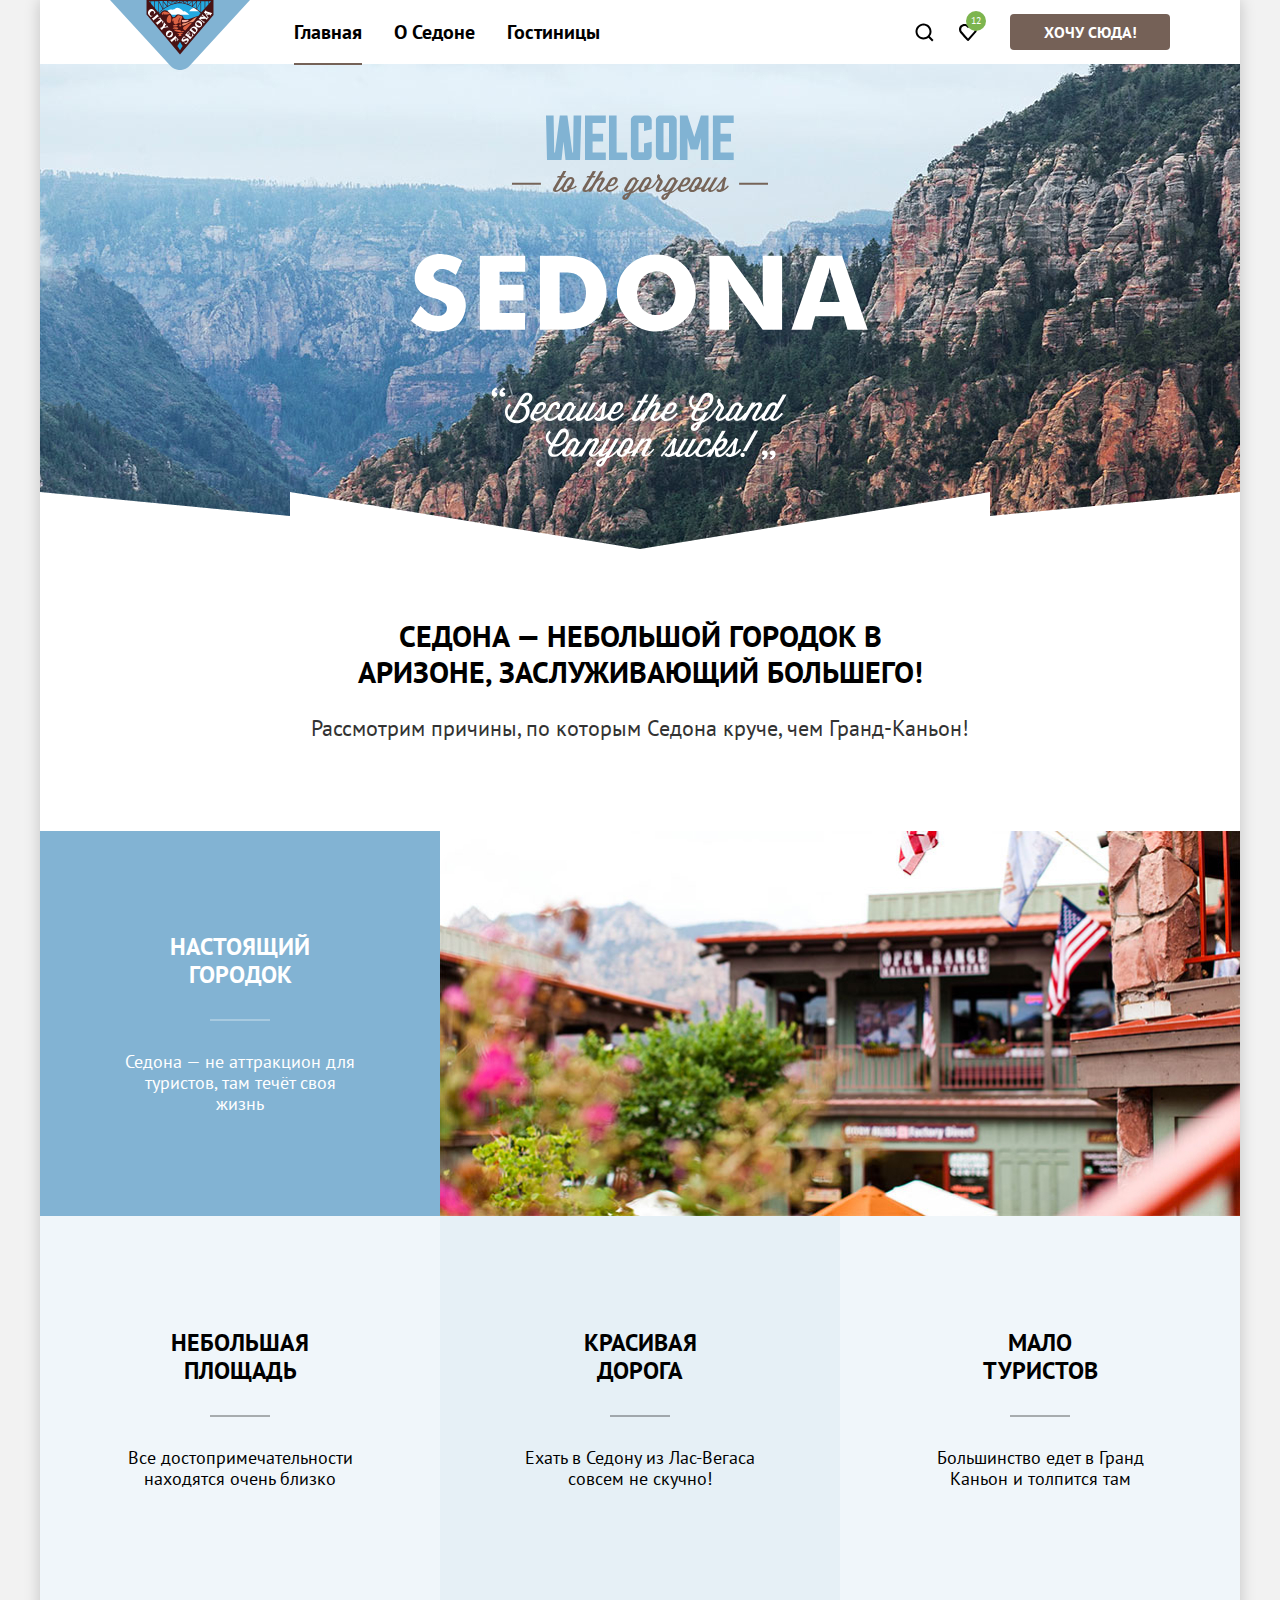
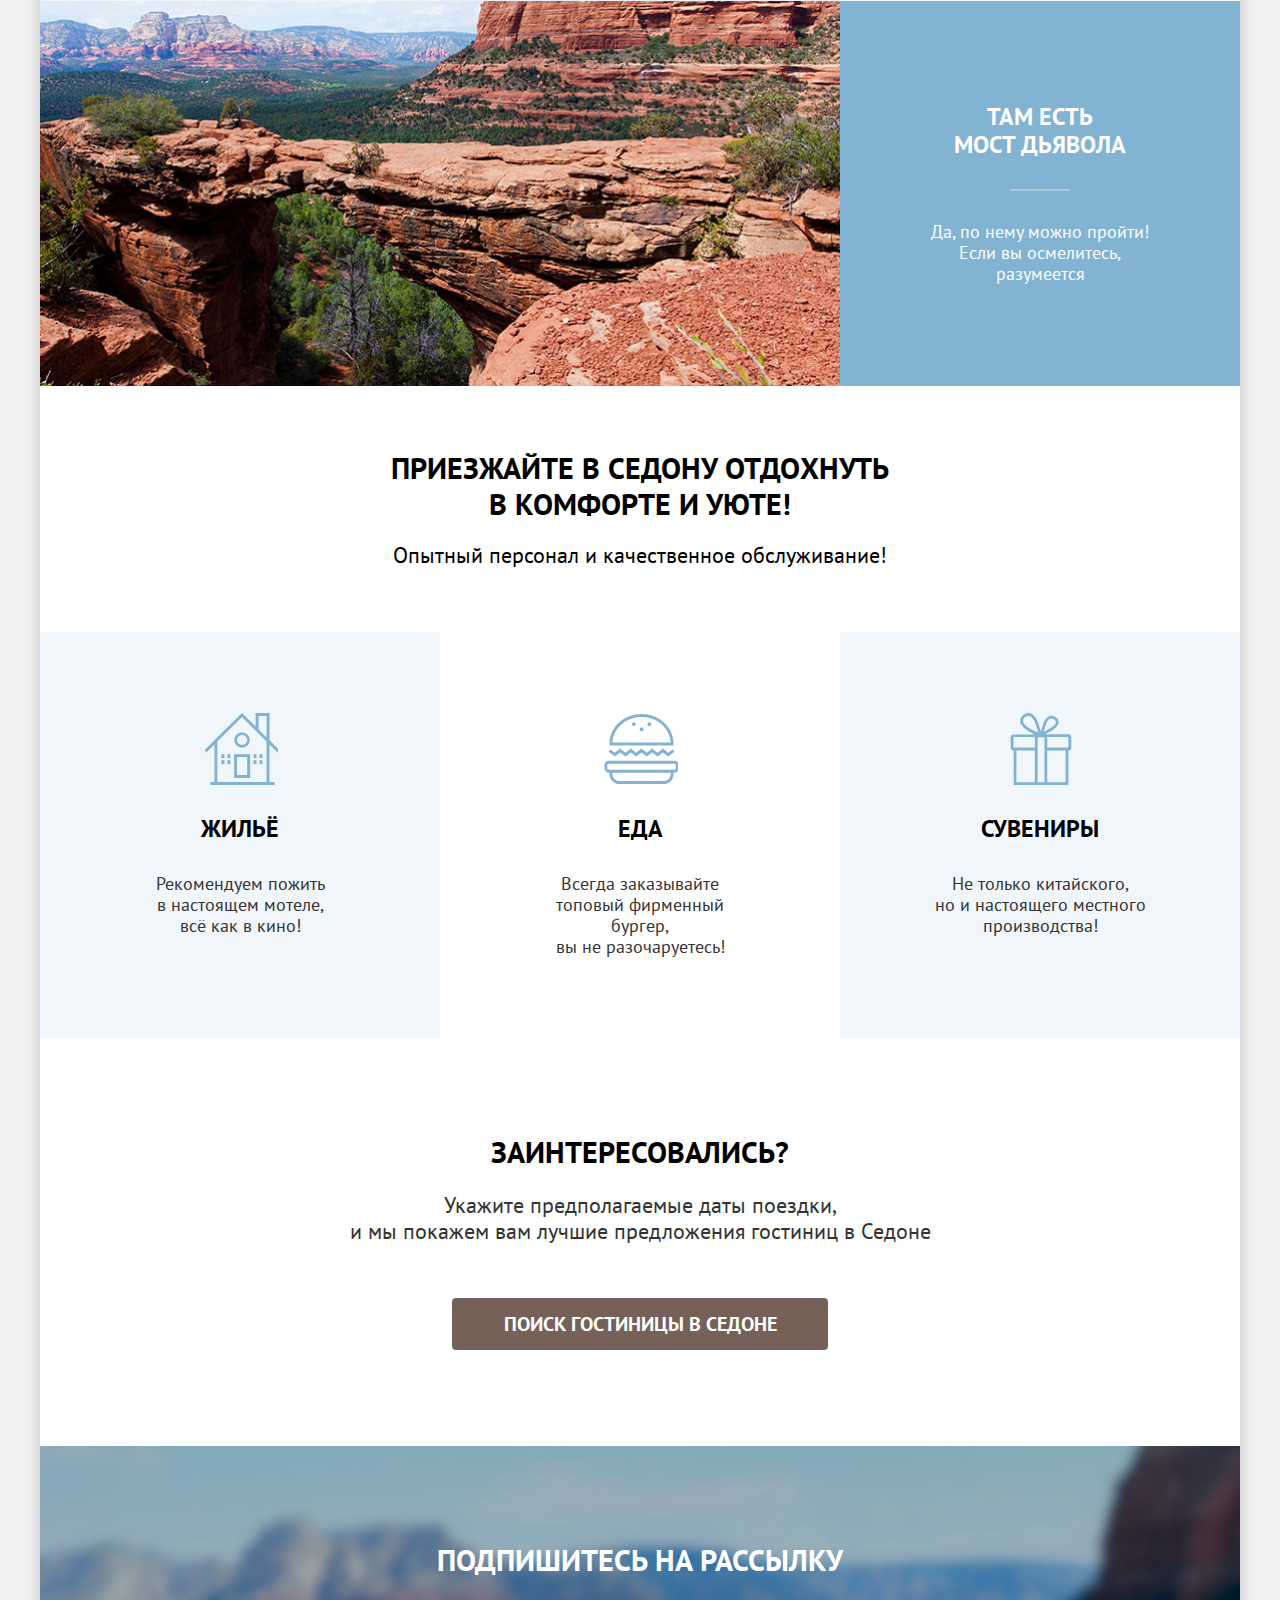
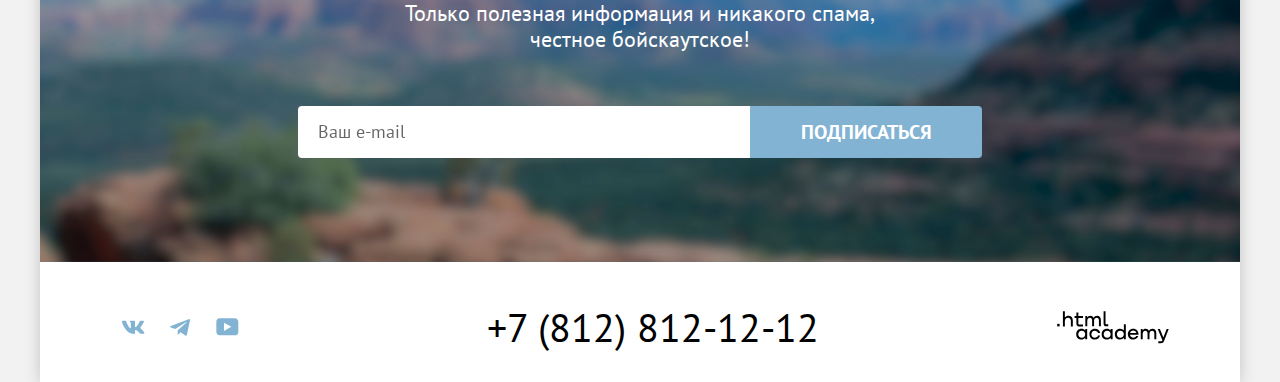
==== commit 1a387715: "Merge pull request #4 from LevLvov0820/master" ====
--- a/index.html
+++ b/index.html
@@ -5,6 +5,7 @@
     <meta charset="utf-8">
     <title>HTML Academy: Седона</title>
     <link href="styles/style.css" rel="stylesheet">
+    <link href="images/favicon.ico" rel="icon" sizes="16x16 32x32">
   </head>
 
   <body>
@@ -12,7 +13,7 @@
       <header class="page-header">
         <nav class="navbar">
           <a class="logo-link">
-            <img class="logo" src="images/logo.svg" alt="" width="140" height="70">
+            <img class="logo" src="images/logo.svg" alt="Sedona Logo." width="140" height="70">
           </a>
           <ul class="navigation-menu clear-list">
             <li class="navigation-item">
@@ -46,7 +47,7 @@
       <main class="page-main">
         <section class="hero">
           <div class="hero-background-image">
-            <img class="welcome-image" src="images/welcome.svg" alt="Welcome" width="458" height="352">
+            <img class="welcome-image" src="images/welcome.svg" alt="Welcome." width="458" height="352">
           </div>
           <div class="hero-text">
             <h1 class="hero-title">Седона — небольшой городок в Аризоне, заслуживающий большего!</h1>
@@ -57,35 +58,35 @@
           <ul class="about-list clear-list">
             <li class="about-item">
               <div class="about-text about-text-blue">
-                <h3 class="about-title">Настоящий городок</h3>
+                <h2 class="about-title">Настоящий городок</h2>
                 <p class="about-description">Седона — не аттракцион для туристов, там течёт своя жизнь</p>
               </div>
-              <img src="images/about-cafephoto.jpg" alt="Open Sange" width="800" height="385">
+              <img src="images/about-cafephoto.jpg" alt="Open Sange." width="800" height="385">
             </li>
             <li class="about-item">
               <div class="about-text">
-                <h3 class="about-title">Небольшая площадь</h3>
+                <h2 class="about-title">Небольшая площадь</h2>
                 <p class="about-description">Все достопримечательности находятся очень близко</p>
               </div>
             </li>
             <li class="about-item">
               <div class="about-text about-text-middle">
-                <h3 class="about-title">Красивая дорога</h3>
+                <h2 class="about-title">Красивая дорога</h2>
                 <p class="about-description">Ехать в Седону из Лас-Вегаса совсем не скучно!</p>
               </div>
             </li>
             <li class="about-item">
               <div class="about-text">
-                <h3 class="about-title">Мало туристов</h3>
+                <h2 class="about-title">Мало туристов</h2>
                 <p class="about-description">Большинство едет в Гранд Каньон и толпится там</p>
               </div>
             </li>
             <li class="about-item">
               <div class="about-text about-text-blue about-text-reverse">
-                <h3 class="about-title">Там есть<br> мост дьявола</h3>
+                <h2 class="about-title">Там есть<br> мост дьявола</h2>
                 <p class="about-description">Да, по нему можно пройти! Если вы осмелитесь, разумеется</p>
               </div>
-              <img src="images/devils-bridge.jpg" alt="Мост дъявола" width="800" height="385">
+              <img src="images/devils-bridge.jpg" alt="Мост дъявола." width="800" height="385">
             </li>
           </ul>
         </section>
@@ -161,41 +162,43 @@
         <button class="modal-close-button" type="button">
           <span class="visually-hidden modal-close-button">Закрыть</span>
         </button>
-        <form class="modal-form">
+        <form class="modal-form" action="https://echo.htmlacademy.ru/">
           <div class="modal-input-wrapper">
             <label class="modal-label" for="check-in">Дата Заезда:</label>
-            <input class="modal-date-input" type="text" name="check-in" id="check-in" value="27 апреля 2020" placeholder="Укажите дату" required>
+            <input class="modal-date-input" type="text" name="check-in" id="check-in" value="27 апреля 2020"
+              placeholder="Укажите дату" required>
           </div>
           <p class="modal-date-input-alert error-alert">Мы не можем отправить вас в прошлое.</p>
           <div class="modal-input-wrapper">
             <label class="modal-label" for="check-out">Дата Выезда:</label>
-            <input class="modal-date-input" type="text" name="check-out" id="check-out" value="1 сентября 2023" placeholder="Укажите дату" required>
+            <input class="modal-date-input" type="text" name="check-out" id="check-out" value="1 сентября 2023"
+              placeholder="Укажите дату" required>
           </div>
           <p class="modal-date-input-alert">На эти даты есть свободные номера. Пока есть.</p>
           <div class="guest-counter">
             <div class="modal-input-wrapper adults-wrapper">
               <label class="modal-label adults-label" for="adults">Взрослые:</label>
-              <button class="guest-input-button minus-button" type="button"></button>
+              <button class="guest-input-button minus-button" type="button">Уменьшить количество взрослых</button>
               <input class="guests-input adults-input" name="adults" id="adults" type="number" min="1" max="10"
                 value="1" step="1">
-              <button class="guest-input-button plus-button" type="button"></button>
+              <button class="guest-input-button plus-button" type="button">Увеличить количество взрослых</button>
             </div>
             <div class="modal-input-wrapper kids-wrapper">
               <label class="modal-label kids-label" for="kids">Дети:</label>
-              <a class="information-button">
+              <button type="button" class="information-button">
                 <span class="visually-hidden">Информация</span>
-              </a>
+              </button>
               <div class="kids-info visually-hidden">
                 <p class="kids-info-text">Укажите количество детей,<br> которые будут с вами, возраст<br> которых от 6
                   до 18 лет.<br> Дети до 6 лет размещаются<br> бесплатно.</p>
               </div>
-              <button class="guest-input-button minus-button" type="button"></button>
+              <button class="guest-input-button minus-button" type="button">Уменьшить количество детей</button>
               <input class="guests-input kids-input" type="number" name="kids" id="kids" min="0" max="10" value="0"
                 step="1">
-              <button class="guest-input-button plus-button" type="button"></button>
+              <button class="guest-input-button plus-button" type="button">Увеличить количество детей</button>
             </div>
           </div>
-          <button class="modal-submit-button button button-blue">Найти</button>
+          <button type="submit" class="modal-submit-button button button-blue">Найти</button>
         </form>
       </div>
     </div>
--- a/styles/style.css
+++ b/styles/style.css
@@ -1,14 +1,14 @@
 @font-face {
-  font-family: 'PT Sans';
-  src: url('../fonts/ptsans-400.woff2');
+  font-family: "PT Sans";
+  src: url("../fonts/ptsans-400.woff2");
   font-weight: 400;
   font-style: normal;
   font-display: swap;
 }
 
 @font-face {
-  font-family: 'PT Sans';
-  src: url('../fonts/ptsans-700.woff2');
+  font-family: "PT Sans";
+  src: url("../fonts/ptsans-700.woff2");
   font-weight: 700;
   font-style: normal;
   font-display: swap;
@@ -48,7 +48,7 @@
   line-height: 20px;
   font-weight: 700;
   text-transform: uppercase;
-  color: #fff;
+  color: #ffffff;
   width: 140px;
   padding: 8px 0;
   background-color: #756157;
@@ -71,7 +71,7 @@
 }
 
 .button:disabled {
-  background-color: #E5E5E5;
+  background-color: #e5e5e5;
 }
 
 .button-big {
@@ -80,21 +80,21 @@
 }
 
 .button-blue {
-  background-color: #82B3D3;
+  background-color: #82b3d3;
 }
 
 .button-blue:hover,
 .button-blue:focus {
-  background-color: #68A2CA;
+  background-color: #68a2ca;
 }
 
 .button-blue:active {
-  background-color: #82B3D3;
+  background-color: #82b3d3;
   color: rgba(255, 255, 255, 0.3);
 }
 
 body {
-  font-family: 'PT Sans', 'Arial', sans-serif;
+  font-family: "PT Sans", "Arial", sans-serif;
   margin: 0;
   background-color: #f2f2f2;
 }
@@ -102,7 +102,7 @@
 .container {
   max-width: 1200px;
   margin: 0 auto;
-  background-color: #fff;
+  background-color: #ffffff;
   box-shadow: 0 0 15px 0 rgba(0, 0, 0, 0.2);
   min-height: 100%;
   display: flex;
@@ -122,11 +122,17 @@
   z-index: 1;
 }
 
+.logo {
+  position: absolute;
+  top: 0;
+}
+
 .navigation-menu {
   display: flex;
   align-items: center;
-  margin-right: 285px;
-  width: 339px;
+  max-width: 624px;
+  width: 100%;
+  flex-wrap: wrap;
 }
 
 .navigation-item {
@@ -137,7 +143,7 @@
   font-size: 20px;
   line-height: 24px;
   font-weight: 700;
-  color: #000;
+  color: #000000;
   text-decoration: none;
   display: block;
   padding: 20px 0;
@@ -164,6 +170,8 @@
 .navigation-menu-buttons {
   display: flex;
   align-items: center;
+  flex-wrap: wrap;
+  max-width: 268px;
 }
 
 .navigation-menu-button {
@@ -181,23 +189,23 @@
   height: 20px;
   cursor: pointer;
   padding: 0;
-  background-color: #fff;
+  background-color: #ffffff;
   border: none;
   font-family: inherit;
 }
 
 .loupe-button {
-  background-image: url('../images/search.svg');
+  background-image: url("../images/search.svg");
 }
 
 .heart-button {
-  background-image: url('../images/heart.svg');
+  background-image: url("../images/heart.svg");
 }
 
 .favorites {
-  background-color: #7DB54F;
+  background-color: #7db54f;
   border-radius: 50%;
-  color: #fff;
+  color: #ffffff;
   width: 20px;
   height: 20px;
   display: flex;
@@ -219,9 +227,9 @@
 }
 
 .hero-background-image {
-  background-image: url('../images/index-background.jpg');
-  background-repeat: no-repeat;
-  background-color: #406F8D;
+  background-image: url("../images/index-background.jpg");
+  background-repeat: no-repeat;
+  background-color: #406f8d;
   background-position: center;
   background-size: 100% 100%;
   padding-bottom: 82px;
@@ -230,8 +238,8 @@
 }
 
 .hero-background-image::after {
-  content: '';
-  background-image: url('../images/divider.png');
+  content: "";
+  background-image: url("../images/divider.png");
   width: 100%;
   height: 57px;
   display: block;
@@ -253,7 +261,7 @@
   line-height: 36px;
   text-transform: uppercase;
   text-align: center;
-  color: #000;
+  color: #000000;
   width: 620px;
   margin: 0 auto 25px auto;
 }
@@ -262,7 +270,7 @@
   font-size: 22px;
   line-height: 26px;
   padding: 0 100px;
-  color: #333;
+  color: #333333;
   text-align: center;
   margin-top: 0;
 }
@@ -289,7 +297,7 @@
 .about-text-blue {
   padding: 102px 85px;
   background-color: #82b3d3;
-  color: #fff;
+  color: #ffffff;
 }
 
 .about-text-reverse {
@@ -297,7 +305,7 @@
 }
 
 .about-text-middle {
-  background-color: #83B3D333;
+  background-color: #83b3d333;
 }
 
 .about-title {
@@ -311,7 +319,7 @@
 }
 
 .about-title::after {
-  content: '';
+  content: "";
   display: block;
   width: 60px;
   height: 2px;
@@ -363,21 +371,21 @@
 }
 
 .house-icon {
-  background-image: url('../images/house-icon.svg');
+  background-image: url("../images/house-icon.svg");
 }
 
 .burger-icon {
-  background-image: url('../images/burger-icon.svg');
+  background-image: url("../images/burger-icon.svg");
 }
 
 .gift-icon {
-  background-image: url('../images/gift-icon.svg');
+  background-image: url("../images/gift-icon.svg");
   background-size: 100% 100%;
 }
 
 .feature-item {
   padding: 81px 0;
-  background-color: #83B3D31F;
+  background-color: #83b3d31f;
   width: 400px;
   display: flex;
   flex-direction: column;
@@ -394,14 +402,14 @@
 }
 
 .feature-item-middle {
-  background-color: #fff;
+  background-color: #ffffff;
 }
 
 .feature-description {
   font-size: 18px;
   line-height: 21px;
   text-align: center;
-  color: #333;
+  color: #333333;
   width: 230px;
   margin: 0 auto;
 }
@@ -423,7 +431,7 @@
   font-size: 22px;
   line-height: 26px;
   text-align: center;
-  color: #333;
+  color: #333333;
 }
 
 .search-text:last-of-type {
@@ -437,10 +445,11 @@
 }
 
 .subscribe {
-  background-image: url('../images/subscribe-background.png');
-  background-repeat: no-repeat;
-  background-color: #406F8D;
+  background-image: url("../images/subscribe-background.png");
+  background-repeat: no-repeat;
+  background-color: #406f8d;
   padding: 96px 0 104px 0;
+  background-size: 100% 100%;
 }
 
 .catalog-main .subscribe {
@@ -452,24 +461,24 @@
   line-height: 36px;
   text-align: center;
   text-transform: uppercase;
-  color: #fff;
+  color: #ffffff;
   margin: 0;
   margin-bottom: 20px;
 }
 
 .catalog-main .subscribe-title {
-  color: #000;
+  color: #000000;
 }
 
 .subscribe-text {
   font-size: 22px;
   line-height: 26px;
   text-align: center;
-  color: #fff;
+  color: #ffffff;
 }
 
 .catalog-main .subscribe-text {
-  color: #000;
+  color: #000000;
 }
 
 .subscribe-form {
@@ -495,7 +504,7 @@
 .subscribe-email-input::placeholder {
   font-size: 18px;
   line-height: 24px;
-  color: #000;
+  color: #000000;
   opacity: 60%;
 }
 
@@ -534,7 +543,7 @@
   width: 24px;
   height: 18px;
   display: block;
-  background-color: #83B3D3;
+  background-color: #83b3d3;
   -webkit-mask-size: contain;
   -webkit-mask-repeat: no-repeat;
   -webkit-mask-position: center;
@@ -545,7 +554,7 @@
 
 .social-icon:hover,
 .social-icon:focus {
-  background-color: #68A2CA;
+  background-color: #68a2ca;
 }
 
 .social-icon:active {
@@ -553,25 +562,25 @@
 }
 
 .vk-icon {
-  -webkit-mask-image: url('../images/vk.svg');
-  mask-image: url('../images/vk.svg');
+  -webkit-mask-image: url("../images/vk.svg");
+  mask-image: url("../images/vk.svg");
 }
 
 .tg-icon {
-  -webkit-mask-image: url('../images/telegram.svg');
-  mask-image: url('../images/telegram.svg');
+  -webkit-mask-image: url("../images/telegram.svg");
+  mask-image: url("../images/telegram.svg");
 }
 
 .youtube-icon {
-  -webkit-mask-image: url('../images/youtube.svg');
-  mask-image: url('../images/youtube.svg');
+  -webkit-mask-image: url("../images/youtube.svg");
+  mask-image: url("../images/youtube.svg");
 }
 
 .footer-phone {
   font-size: 40px;
   line-height: 40px;
   text-align: center;
-  color: #000;
+  color: #000000;
   text-decoration: none;
 }
 
@@ -585,9 +594,9 @@
 }
 
 .htmlacademy-icon {
-  -webkit-mask-image: url('../images/academy-logo.svg');
-  mask-image: url('../images/academy-logo.svg');
-  background-color: #000;
+  -webkit-mask-image: url("../images/academy-logo.svg");
+  mask-image: url("../images/academy-logo.svg");
+  background-color: #000000;
   background-repeat: no-repeat;
   display: block;
   width: 115px;
@@ -607,9 +616,10 @@
 }
 
 .catalog-search {
-  background-image: url('../images/background-catalog.jpg');
+  background-image: url("../images/background-catalog.jpg");
   background-repeat: no-repeat;
   background-color: #2D3F4B;
+  background-size: 100% 100%;
 }
 
 .catalog-search-wrapper {
@@ -620,7 +630,7 @@
   font-size: 60px;
   line-height: 78px;
   margin: 0 0 8px 0;
-  color: #fff;
+  color: #ffffff;
 }
 
 .breadcrumbs {
@@ -635,8 +645,8 @@
 }
 
 .breadcrumbs-item:not(:first-child)::before {
-  content: '';
-  background-image: url('../images/arrow.svg');
+  content: "";
+  background-image: url("../images/arrow.svg");
   background-repeat: no-repeat;
   display: block;
   width: 7px;
@@ -645,7 +655,7 @@
 }
 
 .breadcrumbs-home-icon {
-  background-image: url('../images/home.svg');
+  background-image: url("../images/home.svg");
   background-repeat: no-repeat;
   display: block;
   width: 13px;
@@ -655,7 +665,7 @@
 .breadcrumbs-name {
   font-size: 16px;
   line-height: 21px;
-  color: #fff;
+  color: #ffffff;
 }
 
 .search-form {
@@ -675,7 +685,7 @@
   font-size: 20px;
   line-height: 24px;
   font-weight: 700;
-  color: #fff;
+  color: #ffffff;
   margin-bottom: 32px;
   margin-top: 0;
 }
@@ -696,7 +706,7 @@
 .checkbox-label {
   font-size: 18px;
   line-height: 23px;
-  color: #fff;
+  color: #ffffff;
 }
 
 .checkbox:hover {
@@ -704,7 +714,7 @@
 }
 
 .search-checkbox:focus {
-  outline: 3px solid #83B3D3;
+  outline: 3px solid #83b3d3;
 }
 
 .search-checkbox:disabled {
@@ -717,7 +727,7 @@
   margin: 0 16px 0 0;
   width: 20px;
   height: 20px;
-  background-color: #fff;
+  background-color: #ffffff;
 
   display: flex;
   justify-content: center;
@@ -733,8 +743,8 @@
 }
 
 .square-checkbox:checked::after {
-  content: '';
-  background-image: url('../images/checked.svg');
+  content: "";
+  background-image: url("../images/checked.svg");
   background-size: 100% 100%;
   background-repeat: no-repeat;
   width: 12px;
@@ -743,7 +753,7 @@
 }
 
 .round-radio:checked::after {
-  content: '';
+  content: "";
   width: 10px;
   height: 10px;
   background-color: #3F5E72;
@@ -769,7 +779,7 @@
 }
 
 .price-input {
-  background: #fff;
+  background: #ffffff;
   border: none;
   display: block;
   width: 83px;
@@ -780,6 +790,8 @@
   font-size: 18px;
   line-height: 24px;
   font-weight: 700;
+
+  -moz-appearance: textfield;
 }
 
 .price-input::-webkit-inner-spin-button,
@@ -794,7 +806,7 @@
   line-height: 24px;
   font-weight: 400;
   opacity: 30%;
-  color: #000;
+  color: #000000;
 }
 
 .price-input-clue-min {
@@ -810,11 +822,11 @@
 }
 
 .price-input:focus {
-  outline: 2px solid #000;
+  outline: 2px solid #000000;
 }
 
 .price-input:active {
-  outline: 3px solid #83B3D3;
+  outline: 3px solid #83b3d3;
 }
 
 .price-input-min {
@@ -844,16 +856,17 @@
   left: 0;
   right: 25%;
   position: absolute;
-  background: #fff;
+  background: #ffffff;
 }
 
 .price-range-wrapper {
   position: absolute;
-  bottom: 5px
+  bottom: 18px
 }
 
 .price-range {
   -webkit-appearance: none;
+  -moz-appearance: none;
   appearance: none;
   background: transparent;
   position: absolute;
@@ -867,7 +880,7 @@
 }
 
 .price-range::-moz-range-track {
-  height: 5px;
+  height: 10px;
 }
 
 .price-range::-webkit-slider-thumb {
@@ -876,18 +889,20 @@
   pointer-events: all;
   width: 20px;
   height: 20px;
-  background-color: #fff;
+  background-color: #ffffff;
   border-radius: 4px;
-  margin-top: -14px;
 }
 
 .price-range::-moz-range-thumb {
+  pointer-events: all;
   appearance: none;
+  -moz-appearance: none;
   width: 20px;
   height: 20px;
-  background-color: #fff;
+  background-color: #ffffff;
   border-radius: 4px;
   margin-bottom: -8px;
+  border: none;
 }
 
 .checklist-filter-buttons {
@@ -908,7 +923,7 @@
   font-size: 16px;
   line-height: 20px;
   font-weight: 700;
-  color: #fff;
+  color: #ffffff;
   text-transform: uppercase;
   padding: 0;
   cursor: pointer;
@@ -921,7 +936,7 @@
 
 .checklist-reset-button:focus {
   padding: 5px 0;
-  border: 3px solid #83B3D3;
+  border: 3px solid #83b3d3;
 }
 
 .checklist-reset-button:active {
@@ -947,7 +962,8 @@
   line-height: 36px;
   text-transform: uppercase;
   margin: 0;
-  margin-right: 200px;
+  max-width: 538px;
+  width: 100%;
 }
 
 .price-filter-select {
@@ -960,15 +976,16 @@
   border-radius: 4px;
   border: 2px solid #e5e5e5;
   padding: 12px 18px;
-  background-image: url('../images/dropdown-arrow.svg');
+  background-image: url("../images/dropdown-arrow.svg");
   background-repeat: no-repeat;
   background-position-x: 259px;
   background-position-y: center;
   margin-right: 70px;
+  background-color: #ffffff;
 }
 
 .price-filter-select:hover {
-  border: 2px solid #68A2CA;
+  border: 2px solid #68a2ca;
 }
 
 .price-filter-select:focus {
@@ -979,6 +996,8 @@
 .view-selection {
   display: flex;
   gap: 8px;
+  flex-wrap: wrap;
+  max-width: 160px;
 }
 
 .view-icon {
@@ -993,28 +1012,28 @@
 }
 
 .view-icon-active {
-  border-color: #000;
+  border-color: #000000;
 }
 
 .view-icon:hover,
 .view-icon:active {
-  border: 2px solid #000;
+  border: 2px solid #000000;
 }
 
 .view-icon:focus {
-  border: 2px solid #68A2CA;
+  border: 2px solid #68a2ca;
 }
 
 .tile-icon {
-  background-image: url('../images/view-tile.svg');
+  background-image: url("../images/view-tile.svg");
 }
 
 .gallery-icon {
-  background-image: url('../images/view-gallery.svg');
+  background-image: url("../images/view-gallery.svg");
 }
 
 .list-icon {
-  background-image: url('../images/view-list.svg');
+  background-image: url("../images/view-list.svg");
 }
 
 .cards-list {
@@ -1040,6 +1059,7 @@
   font-size: 24px;
   line-height: 28px;
   margin: 0;
+  max-width: 300px;
 }
 
 .card-type-price-wrapper {
@@ -1051,7 +1071,7 @@
 .card-min-price {
   font-size: 18px;
   line-height: 21px;
-  color: #333;
+  color: #333333;
   max-width: 135px;
 }
 
@@ -1061,16 +1081,16 @@
 }
 
 .card-favorite-active {
-  background-color: #7DB54F;
+  background-color: #7db54f;
 }
 
 .card-favorite-active:hover,
 .card-favorite-active:focus {
-  background-color: #6C9E42;
+  background-color: #6c9e42;
 }
 
 .card-favorite-active:active {
-  background-color: #7DB54F;
+  background-color: #7db54f;
 }
 
 .rating-wrapper {
@@ -1083,38 +1103,38 @@
 }
 
 .stars-1 {
-  background-image: url('../images/star.svg');
+  background-image: url("../images/star.svg");
   background-repeat: no-repeat;
   background-position: left;
 }
 
 .stars-2 {
-  background-image: url('../images/star.svg'), url('../images/star.svg');
+  background-image: url("../images/star.svg"), url("../images/star.svg");
   background-repeat: no-repeat, no-repeat;
   background-position: left, 24px center;
 }
 
 .stars-3 {
-  background-image: url('../images/star.svg'), url('../images/star.svg'), url('../images/star.svg');
+  background-image: url("../images/star.svg"), url("../images/star.svg"), url("../images/star.svg");
   background-repeat: no-repeat, no-repeat, no-repeat;
   background-position: left, 24px center, 48px center;
 }
 
 .stars-4 {
-  background-image: url('../images/star.svg'), url('../images/star.svg'), url('../images/star.svg'), url('../images/star.svg');
+  background-image: url("../images/star.svg"), url("../images/star.svg"), url("../images/star.svg"), url("../images/star.svg");
   background-repeat: no-repeat, no-repeat, no-repeat, no-repeat;
   background-position: left, 24px center, 48px center, 72px center;
 }
 
 .stars-5 {
-  background-image: url('../images/star.svg'), url('../images/star.svg'), url('../images/star.svg'), url('../images/star.svg'), url('../images/star.svg');
+  background-image: url("../images/star.svg"), url("../images/star.svg"), url("../images/star.svg"), url("../images/star.svg"), url("../images/star.svg");
   background-repeat: no-repeat, no-repeat, no-repeat, no-repeat, no-repeat;
   background-position: left, 24px center, 48px center, 72px center, 96px center;
 }
 
 .rating {
   background-color: #f2f2f2;
-  color: #333;
+  color: #333333;
   padding: 9px 0 8px 0;
   cursor: default;
   font-size: 16px;
@@ -1137,30 +1157,30 @@
   display: block;
   width: 60px;
   padding: 12px 0;
-  background-color: #82B3D3;
+  background-color: #82b3d3;
   text-decoration: none;
   text-align: center;
   font-size: 20px;
   line-height: 36px;
   font-weight: 700;
-  color: #fff;
+  color: #ffffff;
   border-radius: 4px;
 }
 
 .pagination-link-active {
   background-color: #F2F2F2;
-  color: #000;
+  color: #000000;
 }
 
 .pagination-link-more {
   background-color: initial;
-  color: #000;
+  color: #000000;
 }
 
 .pagination-link:not(.pagination-link-active):hover,
 .pagination-link:not(.pagination-link-active):focus {
-  background-color: #68A2CA;
-  outline: 1px solid #82B3D3;
+  background-color: #68a2ca;
+  outline: 1px solid #82b3d3;
 }
 
 .pagination-link:not(.pagination-link-active):active {
@@ -1186,7 +1206,7 @@
   position: relative;
   margin: auto;
   padding: 64px 70px;
-  background-color: #fff;
+  background-color: #ffffff;
   border-radius: 30px;
   box-shadow: 0 25px 50px 0 rgba(0, 0, 0, 0.15);
 }
@@ -1201,7 +1221,7 @@
 }
 
 .modal-close-button {
-  background-image: url('../images/close-icon.svg');
+  background-image: url("../images/close-icon.svg");
   background-repeat: no-repeat;
   background-position: center;
   background-color: #F2F2F2;
@@ -1222,7 +1242,7 @@
 }
 
 .modal-close-button:focus {
-  outline: 3px solid #83B3D3;
+  outline: 3px solid #83b3d3;
 }
 
 .modal-close-button:active {
@@ -1258,9 +1278,9 @@
   font-size: 18px;
   line-height: 24px;
   font-weight: 700;
-  color: #000;
+  color: #000000;
   font-family: inherit;
-  background-image: url('../images/date-icon.svg');
+  background-image: url("../images/date-icon.svg");
   background-repeat: no-repeat;
   background-size: 20px 20px;
   background-position: right 20px center;
@@ -1344,6 +1364,7 @@
   background-image: url("data:image/svg+xml,%3Csvg xmlns='http://www.w3.org/2000/svg' width='20' height='20' viewBox='0 0 20 20' fill='none'%3E%3Cpath d='M3 9V11H17V9H3Z' fill='%23756157' fill-opacity='0.3'/%3E%3C!-- Code injected by live-server --%3E%3Cscript%3E // %3C!%5BCDATA%5B %3C-- For SVG support if ('WebSocket' in window) %7B (function () %7B function refreshCSS() %7B var sheets = %5B%5D.slice.call(document.getElementsByTagName('link')); var head = document.getElementsByTagName('head')%5B0%5D; for (var i = 0; i %3C sheets.length; ++i) %7B var elem = sheets%5Bi%5D; var parent = elem.parentElement %7C%7C head; parent.removeChild(elem); var rel = elem.rel; if (elem.href && typeof rel != 'string' %7C%7C rel.length == 0 %7C%7C rel.toLowerCase() == 'stylesheet') %7B var url = elem.href.replace(/(&%7C%5C%3F)_cacheOverride=%5Cd+/, ''); elem.href = url + (url.indexOf('%3F') %3E= 0 %3F '&' : '%3F') + '_cacheOverride=' + (new Date().valueOf()); %7D parent.appendChild(elem); %7D %7D var protocol = window.location.protocol === 'http:' %3F 'ws://' : 'wss://'; var address = protocol + window.location.host + window.location.pathname + '/ws'; var socket = new WebSocket(address); socket.onmessage = function (msg) %7B if (msg.data == 'reload') window.location.reload(); else if (msg.data == 'refreshcss') refreshCSS(); %7D; if (sessionStorage && !sessionStorage.getItem('IsThisFirstTime_Log_From_LiveServer')) %7B console.log('Live reload enabled.'); sessionStorage.setItem('IsThisFirstTime_Log_From_LiveServer', true); %7D %7D)(); %7D else %7B console.error('Upgrade your browser. This Browser is NOT supported WebSocket for Live-Reloading.'); %7D // %5D%5D%3E%3C/script%3E%3C/svg%3E");
   border-top-left-radius: 4px;
   border-bottom-left-radius: 4px;
+  color: transparent;
 }
 
 .minus-button:hover {
@@ -1359,6 +1380,7 @@
   background-image: url("data:image/svg+xml,%3Csvg xmlns='http://www.w3.org/2000/svg' width='20' height='20' viewBox='0 0 20 20' fill='none'%3E%3Cpath d='M17 9H11V3H9V9H3V11H9V17H11V11H17V9Z' fill='%23756157' fill-opacity='0.3'/%3E%3C!-- Code injected by live-server --%3E%3Cscript%3E // %3C!%5BCDATA%5B %3C-- For SVG support if ('WebSocket' in window) %7B (function () %7B function refreshCSS() %7B var sheets = %5B%5D.slice.call(document.getElementsByTagName('link')); var head = document.getElementsByTagName('head')%5B0%5D; for (var i = 0; i %3C sheets.length; ++i) %7B var elem = sheets%5Bi%5D; var parent = elem.parentElement %7C%7C head; parent.removeChild(elem); var rel = elem.rel; if (elem.href && typeof rel != 'string' %7C%7C rel.length == 0 %7C%7C rel.toLowerCase() == 'stylesheet') %7B var url = elem.href.replace(/(&%7C%5C%3F)_cacheOverride=%5Cd+/, ''); elem.href = url + (url.indexOf('%3F') %3E= 0 %3F '&' : '%3F') + '_cacheOverride=' + (new Date().valueOf()); %7D parent.appendChild(elem); %7D %7D var protocol = window.location.protocol === 'http:' %3F 'ws://' : 'wss://'; var address = protocol + window.location.host + window.location.pathname + '/ws'; var socket = new WebSocket(address); socket.onmessage = function (msg) %7B if (msg.data == 'reload') window.location.reload(); else if (msg.data == 'refreshcss') refreshCSS(); %7D; if (sessionStorage && !sessionStorage.getItem('IsThisFirstTime_Log_From_LiveServer')) %7B console.log('Live reload enabled.'); sessionStorage.setItem('IsThisFirstTime_Log_From_LiveServer', true); %7D %7D)(); %7D else %7B console.error('Upgrade your browser. This Browser is NOT supported WebSocket for Live-Reloading.'); %7D // %5D%5D%3E%3C/script%3E%3C/svg%3E");
   border-top-right-radius: 4px;
   border-bottom-right-radius: 4px;
+  color: transparent;
 }
 
 .plus-button:hover {
@@ -1370,10 +1392,10 @@
 }
 
 .information-button {
-  background-image: url('../images/info-logo.svg');
+  background-image: url("../images/info-logo.svg");
   background-position: center;
   background-repeat: no-repeat;
-  background-color: #83B3D3;
+  background-color: #83b3d3;
   border-radius: 50%;
   border: none;
   display: block;
@@ -1393,8 +1415,8 @@
 }
 
 .kids-info::after {
-  content: '';
-  background-image: url('../images/kids-info-triangle.svg');
+  content: "";
+  background-image: url("../images/kids-info-triangle.svg");
   background-repeat: no-repeat;
   background-position-y: center;
   display: block;
@@ -1409,7 +1431,7 @@
   margin: 0;
   font-size: 16px;
   line-height: 20px;
-  color: #fff;
+  color: #ffffff;
 }
 
 .modal-submit-button {
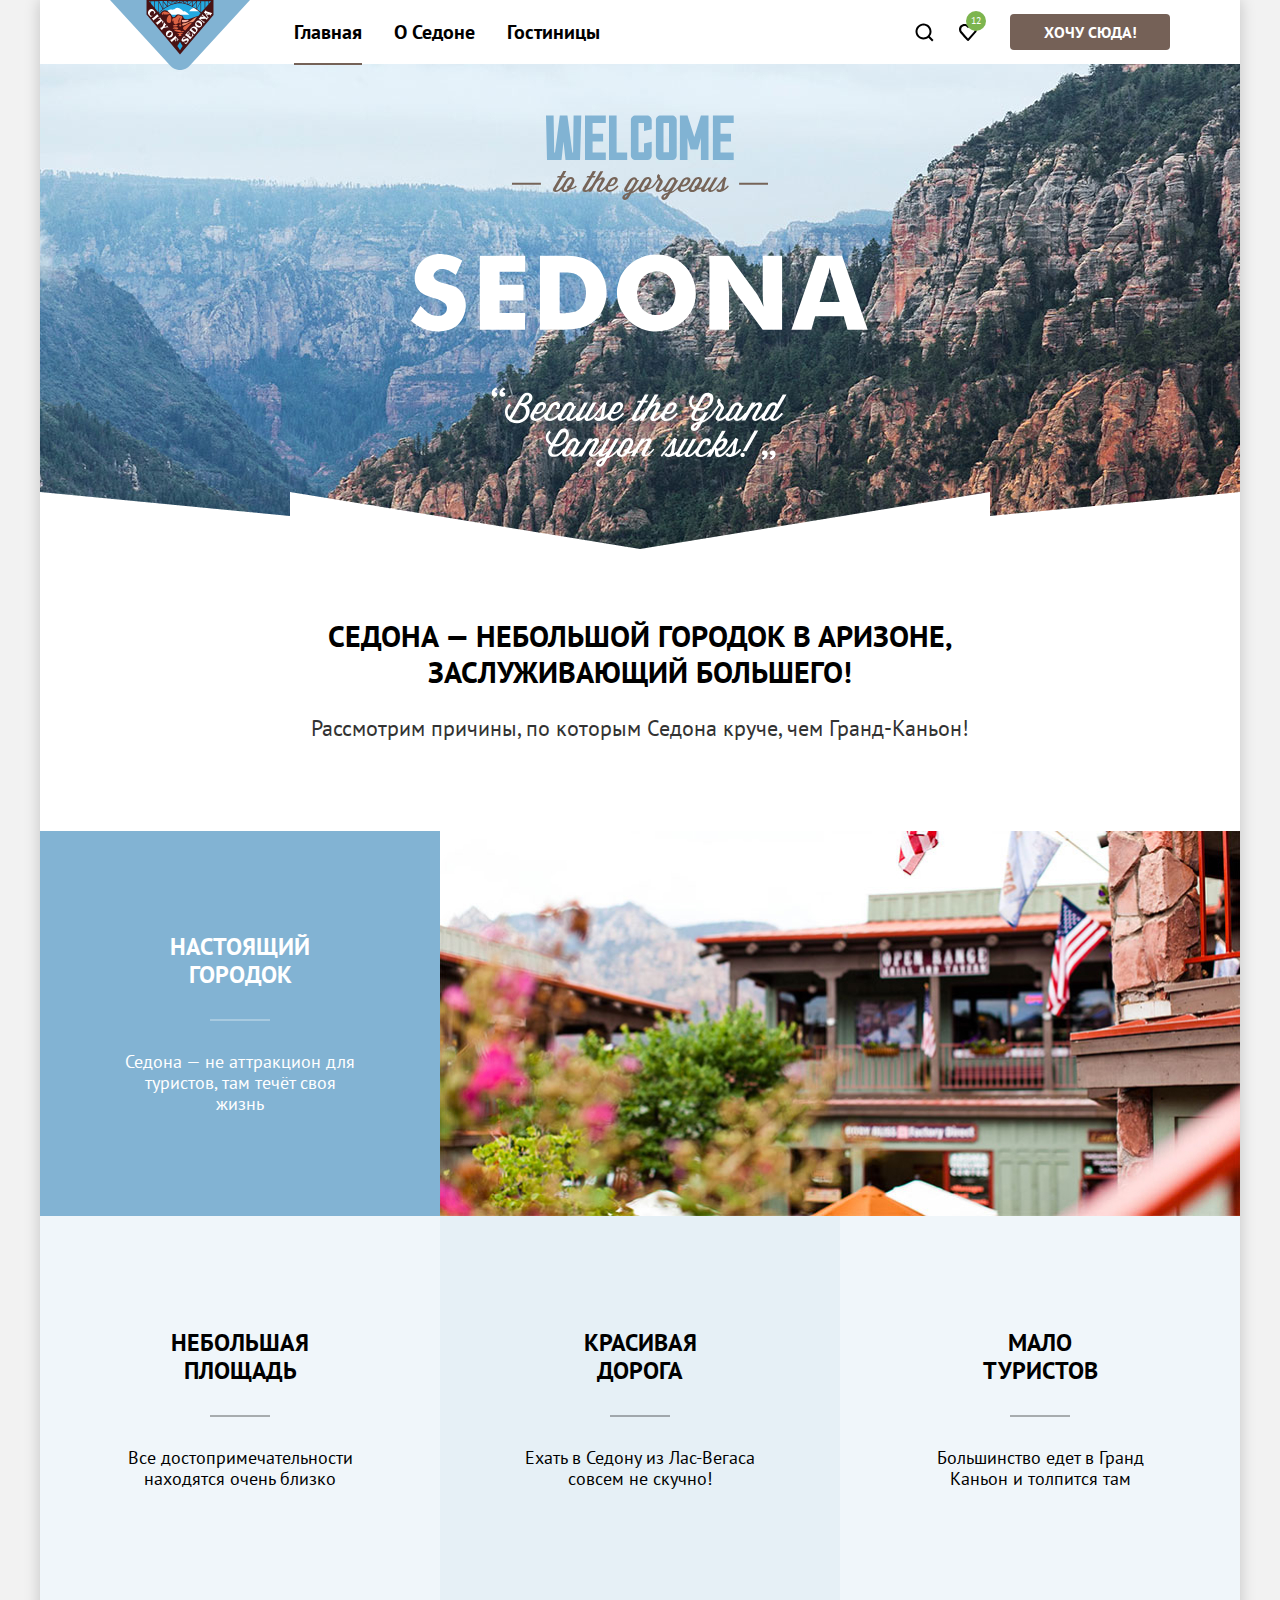
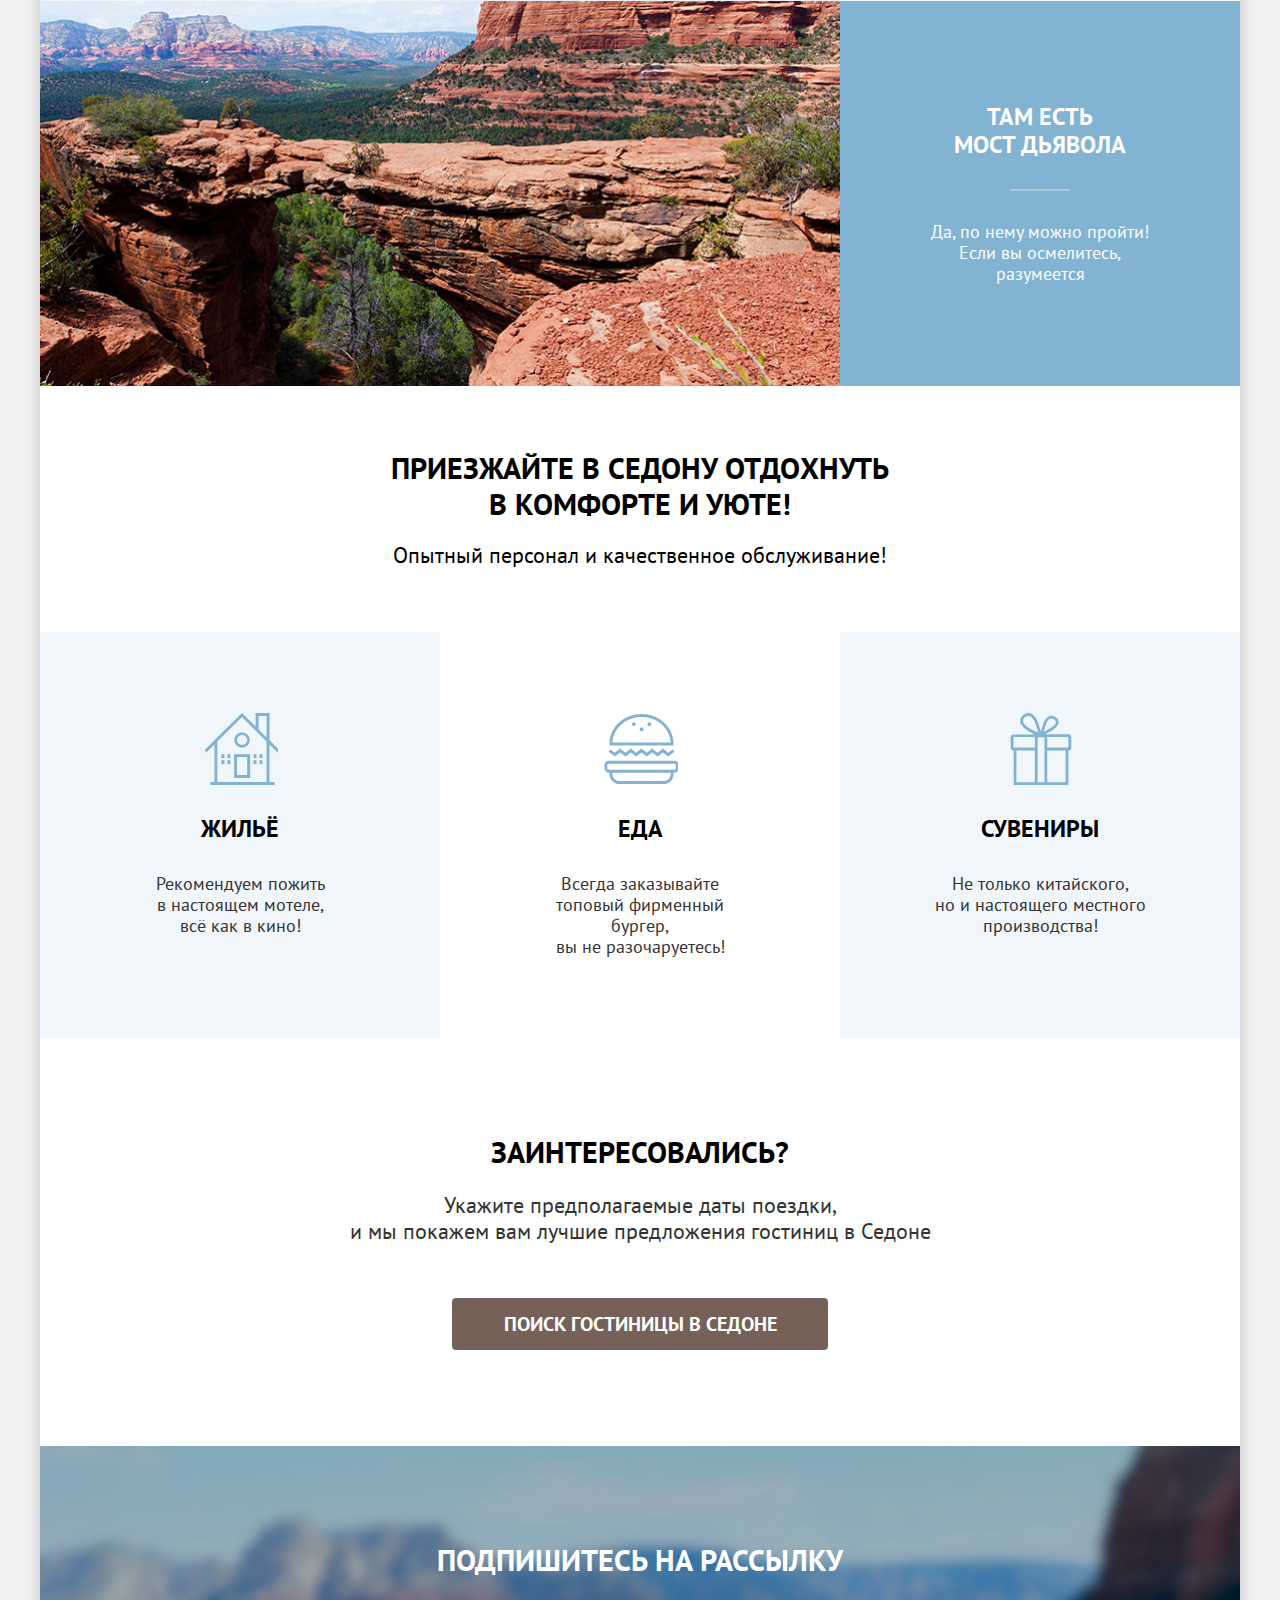
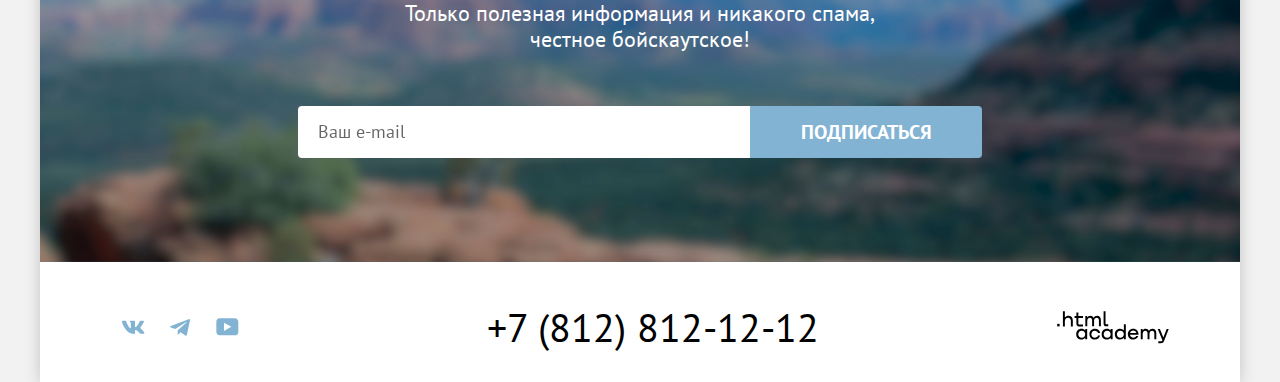
==== commit f945591d: "финал ошибки+" ====
--- a/index.html
+++ b/index.html
@@ -39,7 +39,7 @@
               </button>
             </li>
             <li class="navigation-menu-button">
-              <button class="modal-button button" type="button">Хочу сюда!</button>
+              <a href="#" class="modal-button button">Хочу сюда!</a>
             </li>
           </ul>
         </nav>
@@ -118,7 +118,7 @@
           <h2 class="search-title">Заинтересовались?</h2>
           <p class="search-text">Укажите предполагаемые даты поездки,<br> и мы покажем вам лучшие предложения гостиниц в
             Седоне</p>
-          <button type="button" class="search-button button button-big modal-button">Поиск гостиницы в Седоне</button>
+          <a href="#" class="search-button button button-big modal-button">Поиск гостиницы в Седоне</a>
         </section>
         <section class="subscribe">
           <h3 class="subscribe-title">Подпишитесь на рассылку</h3>
--- a/styles/style.css
+++ b/styles/style.css
@@ -262,8 +262,8 @@
   text-transform: uppercase;
   text-align: center;
   color: #000000;
-  width: 620px;
   margin: 0 auto 25px auto;
+  width: 630px;
 }
 
 .hero-p {
